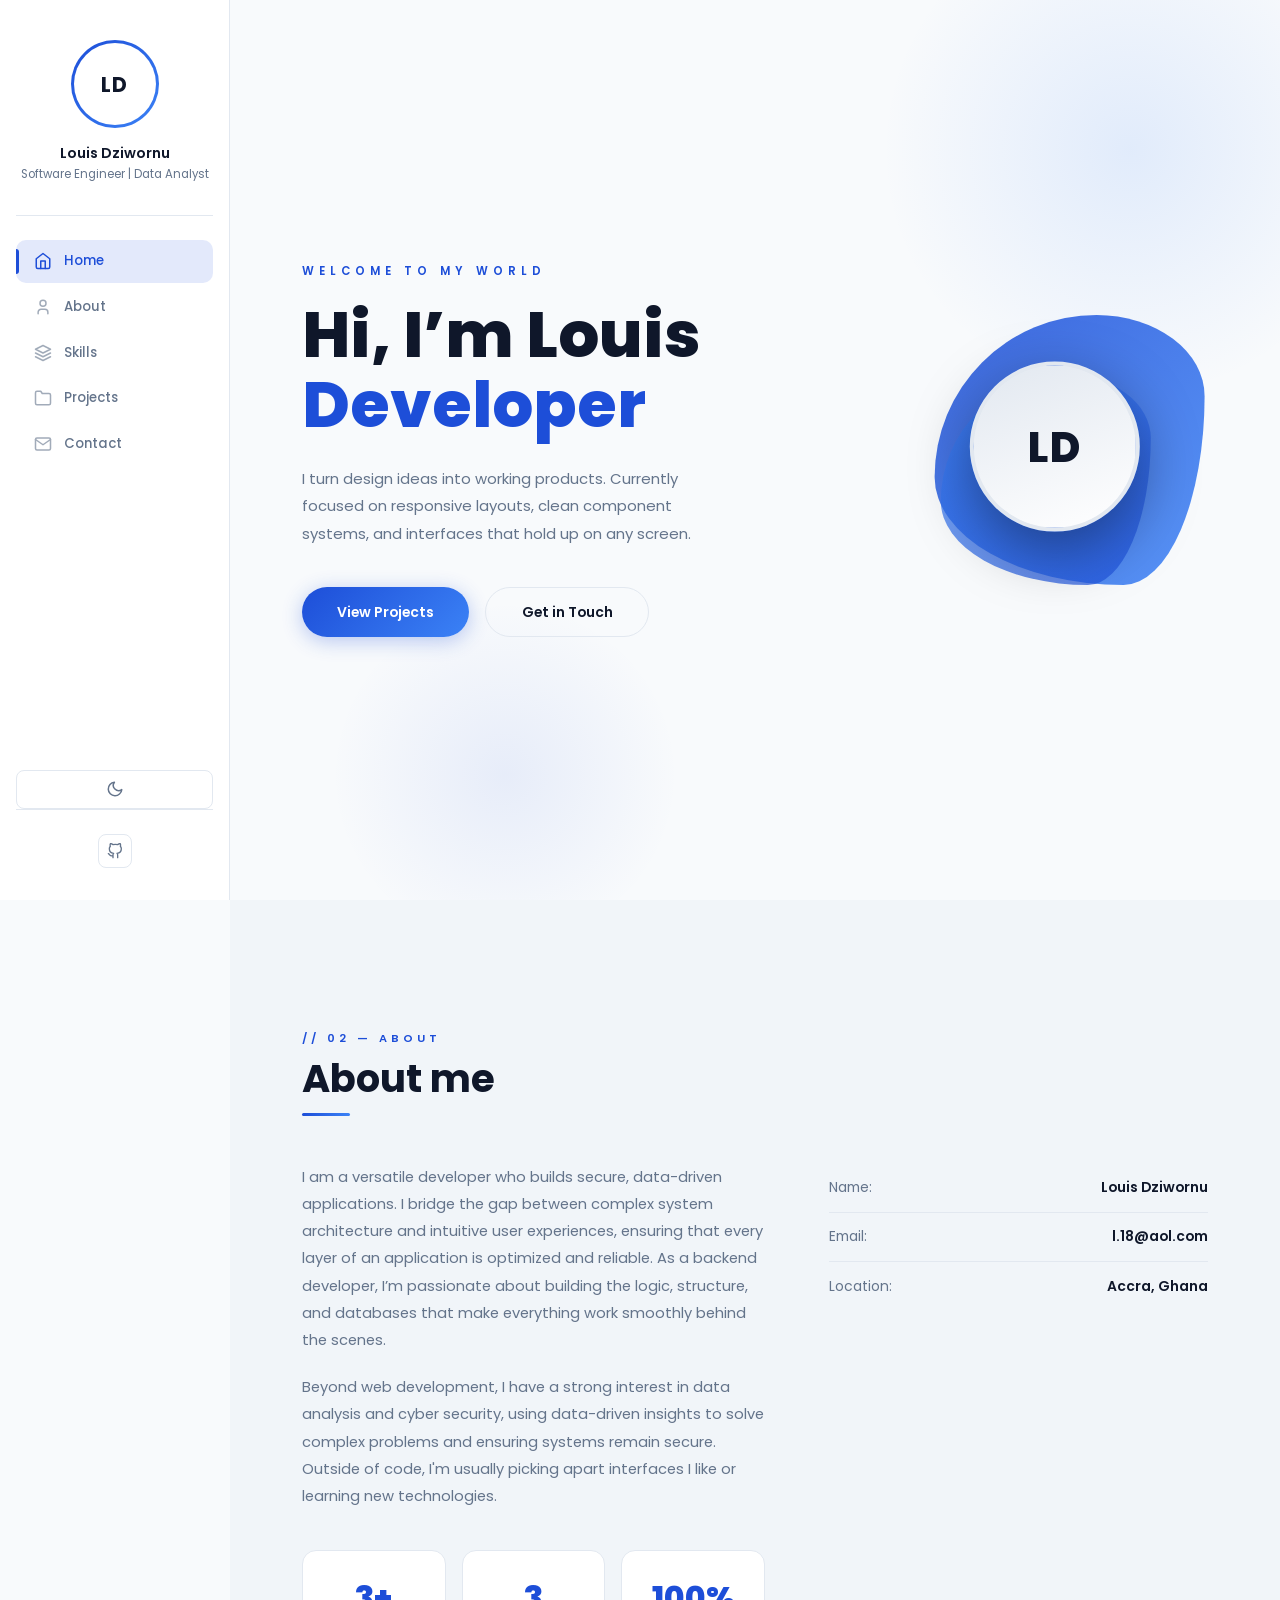
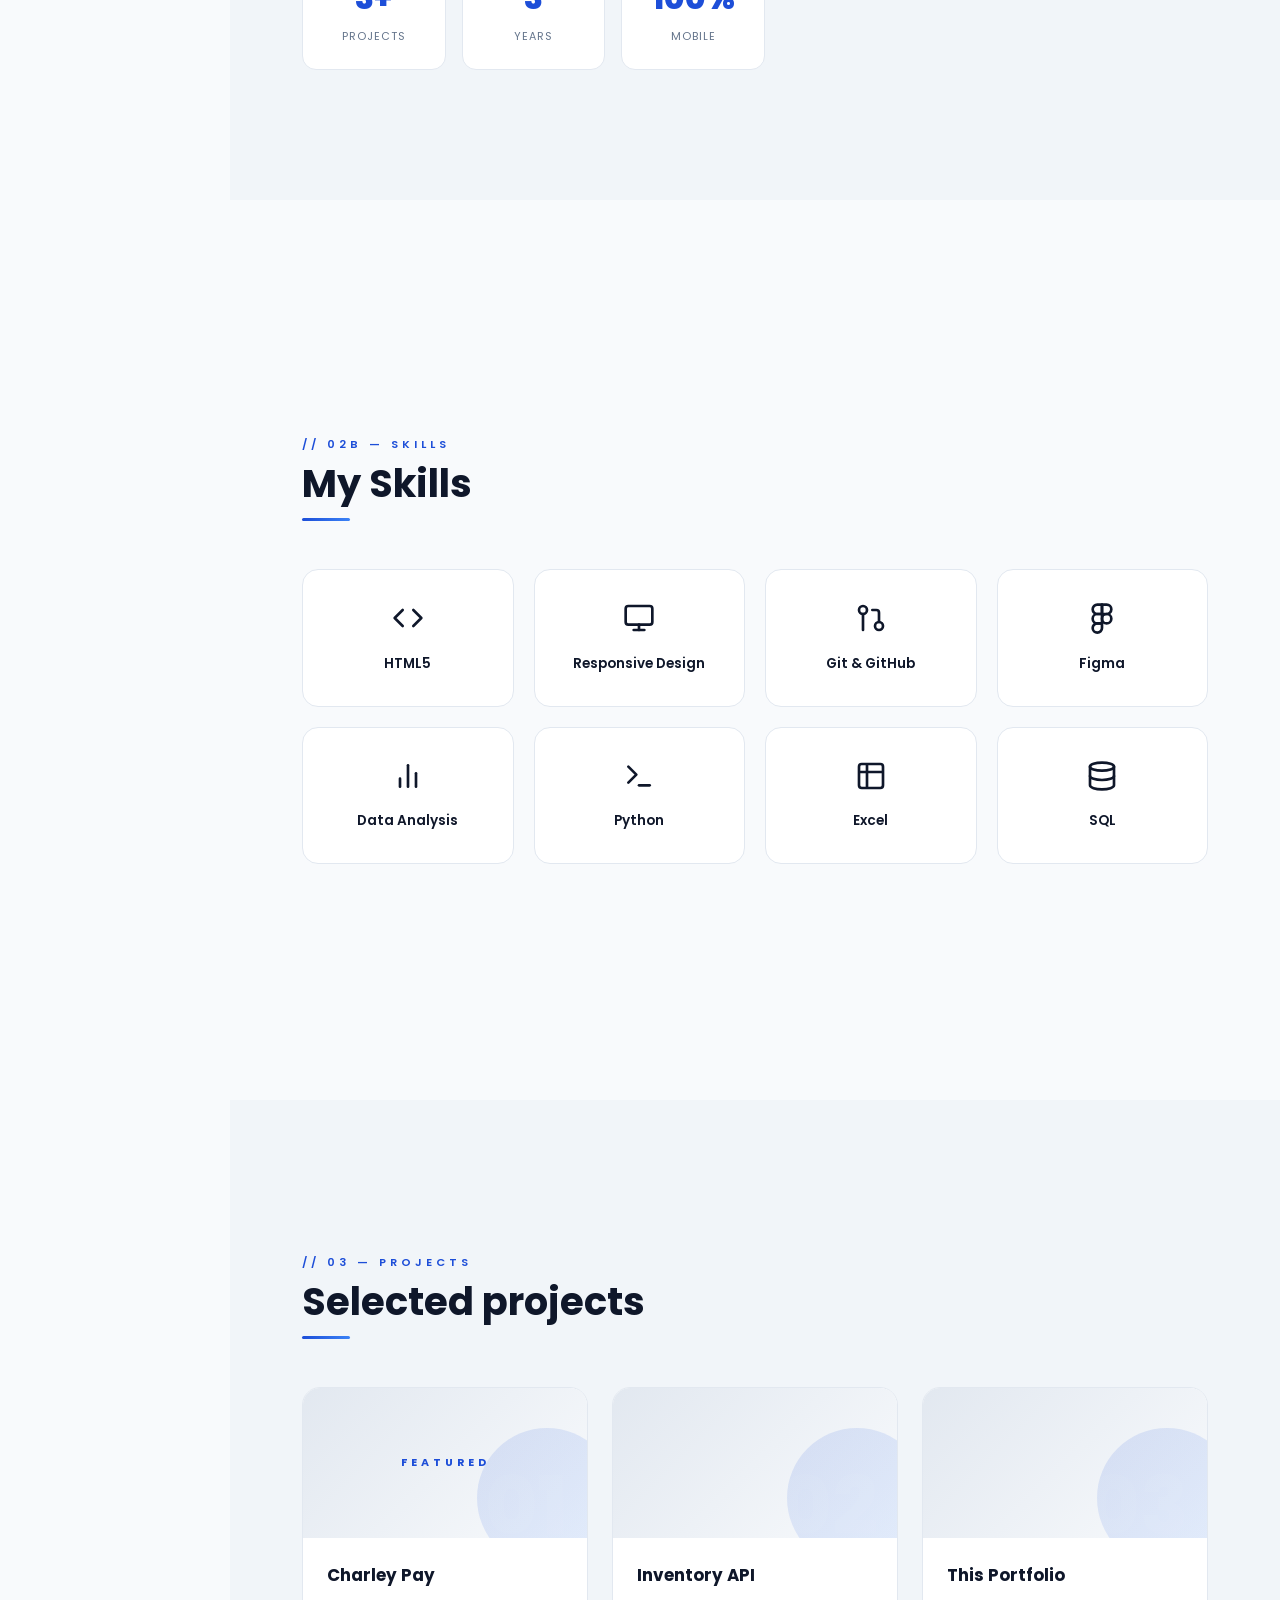
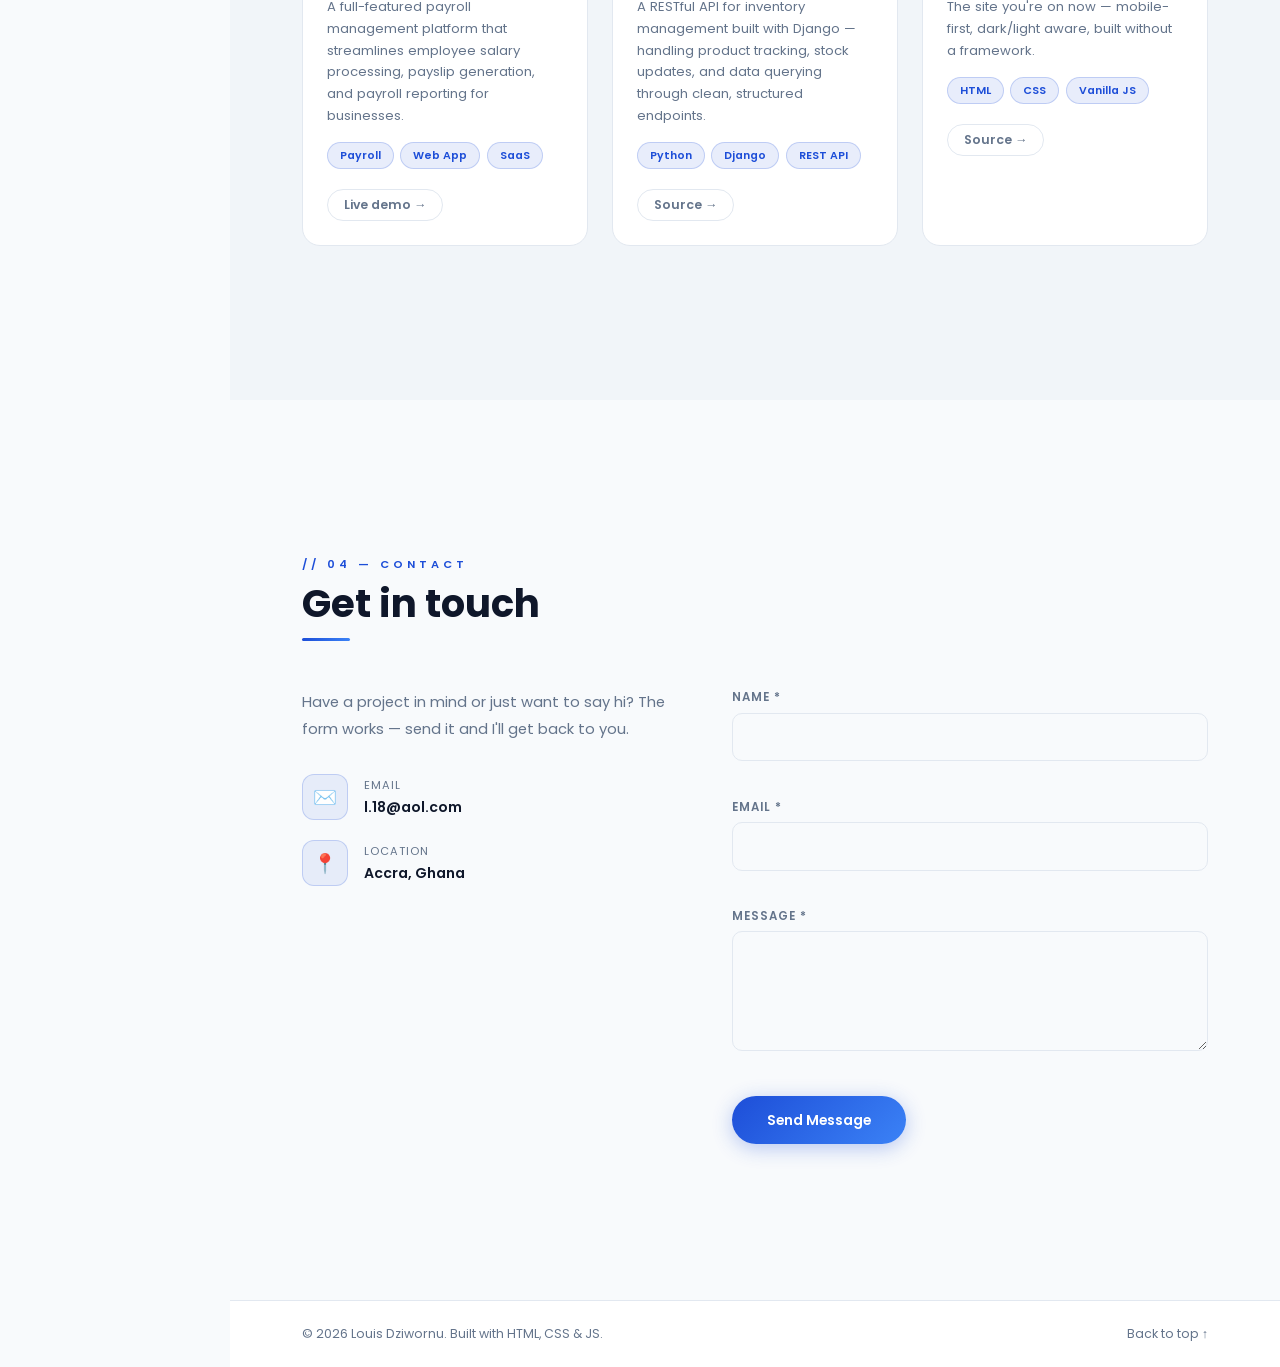
==== index.html @ c965efbe "My portfolio commit" ====
<!DOCTYPE html>
<html lang="en" data-theme="dark">
<head>
  <meta charset="UTF-8" />
  <meta name="viewport" content="width=device-width, initial-scale=1.0" />
  <title>Louis Dziwornu — Software Engineer | Data Analyst Portfolio</title>
  <meta name="description" content="Portfolio of Louis Dziwornu, Software Engineer & Data Analyst — projects, skills, and contact information." />
  <link rel="stylesheet" href="styles.css" />
</head>
<body>

  <div class="app">
    <!-- Hamburger for mobile -->
    <button class="hamburger" id="hamburger" aria-label="Toggle menu" aria-expanded="false">
      <span></span>
      <span></span>
      <span></span>
    </button>

    <!-- Sidebar -->
    <aside class="sidebar" id="sidebar">
      <div class="sidebar-profile">
        <div class="avatar-wrap">
          <div class="avatar-inner">LD</div>
        </div>
        <h1 class="sidebar-name">Louis Dziwornu</h1>
        <p class="sidebar-role">Software Engineer | Data Analyst</p>
      </div>

      <nav class="sidebar-nav">
        <a href="#home" class="nav-item is-active" data-nav="home">
          <svg width="18" height="18" viewBox="0 0 24 24" fill="none" stroke="currentColor" stroke-width="2" stroke-linecap="round" stroke-linejoin="round"><path d="M3 9l9-7 9 7v11a2 2 0 0 1-2 2H5a2 2 0 0 1-2-2z"></path><polyline points="9 22 9 12 15 12 15 22"></polyline></svg>
          Home
        </a>
        <a href="#about" class="nav-item" data-nav="about">
          <svg width="18" height="18" viewBox="0 0 24 24" fill="none" stroke="currentColor" stroke-width="2" stroke-linecap="round" stroke-linejoin="round"><circle cx="12" cy="7" r="4"></circle><path d="M5.5 21v-2a4 4 0 0 1 4-4h5a4 4 0 0 1 4 4v2"></path></svg>
          About
        </a>
        <a href="#skills" class="nav-item" data-nav="skills">
          <svg width="18" height="18" viewBox="0 0 24 24" fill="none" stroke="currentColor" stroke-width="2" stroke-linecap="round" stroke-linejoin="round"><polygon points="12 2 2 7 12 12 22 7 12 2"></polygon><polyline points="2 17 12 22 22 17"></polyline><polyline points="2 12 12 17 22 12"></polyline></svg>
          Skills
        </a>
        <a href="#projects" class="nav-item" data-nav="projects">
          <svg width="18" height="18" viewBox="0 0 24 24" fill="none" stroke="currentColor" stroke-width="2" stroke-linecap="round" stroke-linejoin="round"><path d="M22 19a2 2 0 0 1-2 2H4a2 2 0 0 1-2-2V5a2 2 0 0 1 2-2h5l2 3h9a2 2 0 0 1 2 2z"></path></svg>
          Projects
        </a>
        <a href="#contact" class="nav-item" data-nav="contact">
          <svg width="18" height="18" viewBox="0 0 24 24" fill="none" stroke="currentColor" stroke-width="2" stroke-linecap="round" stroke-linejoin="round"><path d="M4 4h16c1.1 0 2 .9 2 2v12c0 1.1-.9 2-2 2H4c-1.1 0-2-.9-2-2V6c0-1.1.9-2 2-2z"></path><polyline points="22,6 12,13 2,6"></polyline></svg>
          Contact
        </a>
      </nav>

      <button id="theme-toggle" class="theme-toggle" aria-label="Toggle dark mode">
        <svg class="sun-icon" width="18" height="18" viewBox="0 0 24 24" fill="none" stroke="currentColor" stroke-width="2" stroke-linecap="round" stroke-linejoin="round" style="display:none;"><circle cx="12" cy="12" r="5"></circle><line x1="12" y1="1" x2="12" y2="3"></line><line x1="12" y1="21" x2="12" y2="23"></line><line x1="4.22" y1="4.22" x2="5.64" y2="5.64"></line><line x1="18.36" y1="18.36" x2="19.78" y2="19.78"></line><line x1="1" y1="12" x2="3" y2="12"></line><line x1="21" y1="12" x2="23" y2="12"></line><line x1="4.22" y1="19.78" x2="5.64" y2="18.36"></line><line x1="18.36" y1="5.64" x2="19.78" y2="4.22"></line></svg>
        <svg class="moon-icon" width="18" height="18" viewBox="0 0 24 24" fill="none" stroke="currentColor" stroke-width="2" stroke-linecap="round" stroke-linejoin="round"><path d="M21 12.79A9 9 0 1 1 11.21 3 7 7 0 0 0 21 12.79z"></path></svg>
      </button>

      <div class="sidebar-socials">
        <a href="https://github.com/louix233" target="_blank" rel="noopener noreferrer" class="soc-link" aria-label="GitHub">
          <svg width="16" height="16" viewBox="0 0 24 24" fill="none" stroke="currentColor" stroke-width="2" stroke-linecap="round" stroke-linejoin="round"><path d="M9 19c-5 1.5-5-2.5-7-3m14 6v-3.87a3.37 3.37 0 0 0-.94-2.61c3.14-.35 6.44-1.54 6.44-7A5.44 5.44 0 0 0 20 4.77 5.07 5.07 0 0 0 19.91 1S18.73.65 16 2.48a13.38 13.38 0 0 0-7 0C6.27.65 5.09 1 5.09 1A5.07 5.07 0 0 0 5 4.77a5.44 5.44 0 0 0-1.5 3.78c0 5.42 3.3 6.61 6.44 7A3.37 3.37 0 0 0 9 18.13V22"></path></svg>
        </a>

      </div>
    </aside>

    <!-- Main Content -->
    <main class="main" id="top">
      
      <!-- HERO -->
      <section class="section hero" id="home">
        <div class="hero-content">
          <p class="hero-greeting">Welcome to my world</p>
          <h2 class="hero-heading">Hi, I’m Louis<br/><span class="accent">Developer</span></h2>
          <p class="hero-bio">
            I turn design ideas into working products. Currently focused on responsive
            layouts, clean component systems, and interfaces that hold up on any screen.
          </p>
          <div class="hero-actions">
            <a href="#projects" class="btn btn-primary">View Projects</a>
            <a href="#contact" class="btn btn-outline">Get in Touch</a>
          </div>
        </div>
        <div class="hero-visual">
          <div class="blob blob-1"></div>
          <div class="blob blob-2"></div>
          <div class="hero-avatar">LD</div>
        </div>
      </section>

      <!-- ABOUT -->
      <section class="section about" id="about">
        <p class="eyebrow">// 02 — about</p>
        <h2 class="section-title">About me</h2>
        <div class="section-line"></div>

        <div class="about-grid">
          <div class="about-text">
            <p>
              I am a versatile developer who builds secure, data-driven applications. I bridge the gap between complex system architecture and intuitive user experiences, ensuring that every layer of an application is optimized and reliable. As a backend developer, I’m passionate about building the logic, structure, and databases that make everything work smoothly behind the scenes.
            </p>
            <p>
              Beyond web development, I have a strong interest in data analysis and cyber security, using data-driven insights to solve complex problems and ensuring systems remain secure. Outside of code, I'm usually picking apart interfaces I like or learning new technologies.
            </p>

            <div class="about-stats">
              <div class="stat-card">
                <span class="stat-num">3+</span>
                <span class="stat-lbl">Projects</span>
              </div>
              <div class="stat-card">
                <span class="stat-num">3</span>
                <span class="stat-lbl">Years</span>
              </div>
              <div class="stat-card">
                <span class="stat-num">100%</span>
                <span class="stat-lbl">Mobile</span>
              </div>
            </div>
          </div>

          <div class="about-details">
            <div class="info-table">
              <div class="info-row">
                <span class="info-key">Name:</span>
                <span class="info-val">Louis Dziwornu</span>
              </div>
              <div class="info-row">
                <span class="info-key">Email:</span>
                <span class="info-val"><a href="mailto:l.18@aol.com">l.18@aol.com</a></span>
              </div>
              <div class="info-row">
                <span class="info-key">Location:</span>
                <span class="info-val">Accra, Ghana</span>
              </div>
            </div>
          </div>
        </div>
      </section>

      <!-- SKILLS -->
      <section class="section skills" id="skills">
        <p class="eyebrow">// 02b — skills</p>
        <h2 class="section-title">My Skills</h2>
        <div class="section-line"></div>

        <div class="skills-grid">
          <div class="skill-card">
            <span class="skill-icon">
              <svg width="32" height="32" viewBox="0 0 24 24" fill="none" stroke="currentColor" stroke-width="2" stroke-linecap="round" stroke-linejoin="round"><polyline points="16 18 22 12 16 6"></polyline><polyline points="8 6 2 12 8 18"></polyline></svg>
            </span>
            <div class="skill-name">HTML5</div>
          </div>
          <div class="skill-card">
            <span class="skill-icon">
              <svg width="32" height="32" viewBox="0 0 24 24" fill="none" stroke="currentColor" stroke-width="2" stroke-linecap="round" stroke-linejoin="round"><rect x="2" y="3" width="20" height="14" rx="2" ry="2"></rect><line x1="8" y1="21" x2="16" y2="21"></line><line x1="12" y1="17" x2="12" y2="21"></line></svg>
            </span>
            <div class="skill-name">Responsive Design</div>
          </div>
          <div class="skill-card">
            <span class="skill-icon">
              <svg width="32" height="32" viewBox="0 0 24 24" fill="none" stroke="currentColor" stroke-width="2" stroke-linecap="round" stroke-linejoin="round"><circle cx="18" cy="18" r="3"></circle><circle cx="6" cy="6" r="3"></circle><path d="M13 6h3a2 2 0 0 1 2 2v7"></path><line x1="6" y1="9" x2="6" y2="21"></line></svg>
            </span>
            <div class="skill-name">Git & GitHub</div>
          </div>
          <div class="skill-card">
            <span class="skill-icon">
              <svg width="32" height="32" viewBox="0 0 24 24" fill="none" stroke="currentColor" stroke-width="2" stroke-linecap="round" stroke-linejoin="round"><path d="M5 5.5A3.5 3.5 0 0 1 8.5 2H12v7H8.5A3.5 3.5 0 0 1 5 5.5z"></path><path d="M12 2h3.5a3.5 3.5 0 1 1 0 7H12V2z"></path><path d="M12 12.5a3.5 3.5 0 1 1 7 0 3.5 3.5 0 1 1-7 0z"></path><path d="M5 19.5A3.5 3.5 0 0 1 8.5 16H12v3.5a3.5 3.5 0 1 1-7 0z"></path><path d="M5 12.5A3.5 3.5 0 0 1 8.5 9H12v7H8.5A3.5 3.5 0 0 1 5 12.5z"></path></svg>
            </span>
            <div class="skill-name">Figma</div>
          </div>
          <div class="skill-card">
            <span class="skill-icon">
              <svg width="32" height="32" viewBox="0 0 24 24" fill="none" stroke="currentColor" stroke-width="2" stroke-linecap="round" stroke-linejoin="round"><line x1="18" y1="20" x2="18" y2="10"></line><line x1="12" y1="20" x2="12" y2="4"></line><line x1="6" y1="20" x2="6" y2="14"></line></svg>
            </span>
            <div class="skill-name">Data Analysis</div>
          </div>
          <div class="skill-card">
            <span class="skill-icon">
              <svg width="32" height="32" viewBox="0 0 24 24" fill="none" stroke="currentColor" stroke-width="2" stroke-linecap="round" stroke-linejoin="round"><polyline points="4 17 10 11 4 5"></polyline><line x1="12" y1="19" x2="20" y2="19"></line></svg>
            </span>
            <div class="skill-name">Python</div>
          </div>
          <div class="skill-card">
            <span class="skill-icon">
              <svg width="32" height="32" viewBox="0 0 24 24" fill="none" stroke="currentColor" stroke-width="2" stroke-linecap="round" stroke-linejoin="round"><path d="M9 3H5a2 2 0 0 0-2 2v4m6-6h10a2 2 0 0 1 2 2v4M9 3v18m0 0h10a2 2 0 0 0 2-2V9M9 21H5a2 2 0 0 1-2-2V9m0 0h18"></path></svg>
            </span>
            <div class="skill-name">Excel</div>
          </div>
          <div class="skill-card">
            <span class="skill-icon">
              <svg width="32" height="32" viewBox="0 0 24 24" fill="none" stroke="currentColor" stroke-width="2" stroke-linecap="round" stroke-linejoin="round"><ellipse cx="12" cy="5" rx="9" ry="3"></ellipse><path d="M21 12c0 1.66-4 3-9 3s-9-1.34-9-3"></path><path d="M3 5v14c0 1.66 4 3 9 3s9-1.34 9-3V5"></path></svg>
            </span>
            <div class="skill-name">SQL</div>
          </div>
        </div>
      </section>

      <!-- PROJECTS -->
      <section class="section projects" id="projects">
        <p class="eyebrow">// 03 — projects</p>
        <h2 class="section-title">Selected projects</h2>
        <div class="section-line"></div>

        <div class="projects-grid">
          <!-- Project 1 -->
          <article class="project-card">
            <div class="proj-thumb">
              <span class="proj-num">01</span>
              <span class="proj-accent-tag">Featured</span>
            </div>
            <div class="proj-body">
              <h3 class="proj-title">Charley Pay</h3>
              <p class="proj-desc">A full-featured payroll management platform that streamlines employee salary processing, payslip generation, and payroll reporting for businesses.</p>
              <ul class="proj-tags">
                <li>Payroll</li><li>Web App</li><li>SaaS</li>
              </ul>
              <div class="proj-links">
                <a href="https://charleypay.com/" class="proj-link" target="_blank" rel="noopener noreferrer">Live demo →</a>
              </div>
            </div>
          </article>

          <!-- Project 2 -->
          <article class="project-card">
            <div class="proj-thumb">
              <span class="proj-num">02</span>
            </div>
            <div class="proj-body">
              <h3 class="proj-title">Inventory API</h3>
              <p class="proj-desc">A RESTful API for inventory management built with Django — handling product tracking, stock updates, and data querying through clean, structured endpoints.</p>
              <ul class="proj-tags">
                <li>Python</li><li>Django</li><li>REST API</li>
              </ul>
              <div class="proj-links">
                <a href="https://github.com/louix233/inventory-api.git" class="proj-link" target="_blank" rel="noopener noreferrer">Source →</a>
              </div>
            </div>
          </article>


          <!-- Project 3 -->
          <article class="project-card">
            <div class="proj-thumb">
              <span class="proj-num">03</span>
            </div>
            <div class="proj-body">
              <h3 class="proj-title">This Portfolio</h3>
              <p class="proj-desc">The site you're on now — mobile-first, dark/light aware, built without a framework.</p>
              <ul class="proj-tags">
                <li>HTML</li><li>CSS</li><li>Vanilla JS</li>
              </ul>
              <div class="proj-links">
                <a href="#" class="proj-link">Source →</a>
              </div>
            </div>
          </article>
        </div>
      </section>

      <!-- CONTACT -->
      <section class="section contact" id="contact">
        <p class="eyebrow">// 04 — contact</p>
        <h2 class="section-title">Get in touch</h2>
        <div class="section-line"></div>

        <div class="contact-grid">
          <div class="contact-info">
            <p class="contact-lead">
              Have a project in mind or just want to say hi? The form works — send it
              and I'll get back to you.
            </p>
            <div class="contact-items">
              <div class="contact-item">
                <div class="ci-icon">✉️</div>
                <div>
                  <div class="ci-label">Email</div>
                  <div class="ci-value"><a href="mailto:l.18@aol.com">l.18@aol.com</a></div>
                </div>
              </div>
              <div class="contact-item">
                <div class="ci-icon">📍</div>
                <div>
                  <div class="ci-label">Location</div>
                  <div class="ci-value">Accra, Ghana</div>
                </div>
              </div>
            </div>
          </div>

          <form class="contact-form" id="contact-form" novalidate>
            <div class="form-row">
              <label for="name">Name *</label>
              <input type="text" id="name" name="name" required />
              <span class="form-error" id="name-error"></span>
            </div>
            <div class="form-row">
              <label for="email">Email *</label>
              <input type="email" id="email" name="email" required />
              <span class="form-error" id="email-error"></span>
            </div>
            <div class="form-row">
              <label for="message">Message *</label>
              <textarea id="message" name="message" required></textarea>
              <span class="form-error" id="message-error"></span>
            </div>
            <button type="submit" class="btn btn-primary" style="align-self: flex-start; margin-top: 0.5rem;">Send Message</button>
            <p class="form-status" id="form-status"></p>
          </form>
        </div>
      </section>

      <!-- FOOTER -->
      <footer class="site-footer">
        <div class="footer-inner">
          <p>© <span id="year"></span> Louis Dziwornu. Built with HTML, CSS & JS.</p>
        </div>
        <a href="#top" class="footer-back">Back to top ↑</a>
      </footer>

    </main>
  </div>

  <script src="script.js"></script>
</body>
</html>
---- styles.css ----
@import url('https://fonts.googleapis.com/css2?family=Poppins:wght@300;400;500;600;700;800&display=swap');

/* ============================================================
   VARIABLES & RESET
   ============================================================ */
:root {
  --sidebar-w: 230px;
  --bg:         #0F172A;
  --alt-bg:     #1E293B;
  --sidebar-bg: #020617;
  --card-bg:    rgba(255,255,255,0.03);
  --border:     rgba(255,255,255,0.08);
  --accent:     #3B82F6;
  --accent2:    #1D4ED8;
  --accent-rgb: 59, 130, 246;
  --accent2-rgb: 29, 78, 216;
  --text:       #F8FAFC;
  --muted:      #94A3B8;
  --avatar-bg:  #0F172A;
  --avatar-border:#1E293B;
  --thumb-bg1:  #1E293B;
  --thumb-bg2:  #0F172A;
  --ease:       0.3s ease;
}

[data-theme="light"] {
  --bg:         #F8FAFC;
  --alt-bg:     #F1F5F9;
  --sidebar-bg: #FFFFFF;
  --card-bg:    #FFFFFF;
  --border:     #E2E8F0;
  --text:       #0F172A;
  --muted:      #64748B;
  --accent:     #1D4ED8;
  --accent2:    #3B82F6;
  --accent-rgb: 29, 78, 216;
  --accent2-rgb: 59, 130, 246;
  --avatar-bg:  #FFFFFF;
  --avatar-border:#E2E8F0;
  --thumb-bg1:  #E2E8F0;
  --thumb-bg2:  #F8FAFC;
}

*, *::before, *::after { margin: 0; padding: 0; box-sizing: border-box; }
html { scroll-behavior: smooth; }
body {
  font-family: 'Poppins', sans-serif;
  background: var(--bg);
  color: var(--text);
  min-height: 100vh;
  overflow-x: hidden;
  transition: background var(--ease), color var(--ease);
}
a { text-decoration: none; color: inherit; }
ul { list-style: none; }

/* ============================================================
   LAYOUT
   ============================================================ */
.app { display: flex; min-height: 100vh; }

/* ============================================================
   SIDEBAR
   ============================================================ */
.sidebar {
  width: var(--sidebar-w);
  background: var(--sidebar-bg);
  position: fixed;
  inset: 0 auto 0 0;
  display: flex;
  flex-direction: column;
  align-items: center;
  padding: 2.5rem 1rem 2rem;
  border-right: 1px solid var(--border);
  z-index: 100;
  overflow-y: auto;
  transition: transform var(--ease);
}

.sidebar-profile {
  display: flex;
  flex-direction: column;
  align-items: center;
  text-align: center;
  padding-bottom: 2rem;
  border-bottom: 1px solid var(--border);
  width: 100%;
  margin-bottom: 1.5rem;
}

.avatar-wrap {
  width: 88px; height: 88px;
  border-radius: 50%;
  background: linear-gradient(135deg, var(--accent), var(--accent2));
  padding: 3px;
  margin-bottom: 1rem;
}
.avatar-inner {
  width: 100%; height: 100%;
  border-radius: 50%;
  background: var(--avatar-bg);
  display: flex;
  align-items: center;
  justify-content: center;
  font-size: 1.3rem;
  font-weight: 700;
  letter-spacing: 1px;
}

.sidebar-name { font-size: 0.88rem; font-weight: 600; line-height: 1.3; margin-bottom: 0.25rem; }
.sidebar-role { font-size: 0.72rem; color: var(--muted); }

.sidebar-nav {
  width: 100%;
  display: flex;
  flex-direction: column;
  gap: 0.2rem;
  flex: 1;
}

.nav-item {
  display: flex;
  align-items: center;
  gap: 0.75rem;
  padding: 0.7rem 1.1rem;
  border-radius: 10px;
  font-size: 0.83rem;
  font-weight: 500;
  color: var(--muted);
  transition: background var(--ease), color var(--ease);
  position: relative;
  cursor: pointer;
}
.nav-item svg { opacity: 0.6; transition: opacity var(--ease); flex-shrink: 0; }
.nav-item:hover { background: rgba(255,255,255,0.05); color: var(--text); }
.nav-item:hover svg { opacity: 1; }
.nav-item.is-active { background: rgba(var(--accent-rgb),0.12); color: var(--accent); }
.nav-item.is-active svg { opacity: 1; color: var(--accent); }
.nav-item.is-active::before {
  content: '';
  position: absolute;
  left: 0; top: 20%; bottom: 20%;
  width: 3px;
  background: var(--accent);
  border-radius: 0 3px 3px 0;
}

.sidebar-socials {
  display: flex;
  gap: 0.6rem;
  padding-top: 1.5rem;
  border-top: 1px solid var(--border);
  width: 100%;
  justify-content: center;
}
.soc-link {
  width: 34px; height: 34px;
  border-radius: 8px;
  background: var(--card-bg);
  border: 1px solid var(--border);
  display: flex; align-items: center; justify-content: center;
  color: var(--muted);
  transition: background var(--ease), color var(--ease), border-color var(--ease), transform var(--ease);
}
.soc-link:hover { background: var(--accent); border-color: var(--accent); color: #fff; transform: translateY(-2px); }

.theme-toggle {
  background: var(--card-bg);
  border: 1px solid var(--border);
  color: var(--muted);
  width: 100%;
  padding: 0.6rem;
  border-radius: 8px;
  cursor: pointer;
  display: flex;
  align-items: center;
  justify-content: center;
  transition: all var(--ease);
  margin-top: 1rem;
}
.theme-toggle:hover {
  background: rgba(var(--accent-rgb),0.12);
  color: var(--accent);
  border-color: var(--accent);
}

/* ============================================================
   MAIN & HAMBURGER
   ============================================================ */
.main { margin-left: var(--sidebar-w); flex: 1; display: flex; flex-direction: column; }

.hamburger {
  display: none;
  position: fixed;
  top: 1rem; left: 1rem;
  z-index: 200;
  width: 40px; height: 40px;
  border-radius: 8px;
  background: var(--sidebar-bg);
  border: 1px solid var(--border);
  cursor: pointer;
  flex-direction: column;
  align-items: center;
  justify-content: center;
  gap: 5px;
}
.hamburger span { display: block; width: 20px; height: 2px; background: var(--text); border-radius: 2px; }

/* ============================================================
   SECTION BASE
   ============================================================ */
.section { padding: 6rem 4.5rem; min-height: 100vh; display: flex; flex-direction: column; justify-content: center; }
.eyebrow { font-size: 0.7rem; font-weight: 600; letter-spacing: 4px; text-transform: uppercase; color: var(--accent); margin-bottom: 0.6rem; }
.section-title { font-size: clamp(1.9rem, 3vw, 2.6rem); font-weight: 700; margin-bottom: 0.75rem; line-height: 1.15; }
.section-line { width: 48px; height: 3px; background: linear-gradient(90deg, var(--accent), var(--accent2)); border-radius: 2px; margin-bottom: 3rem; }

/* ============================================================
   HERO
   ============================================================ */
.hero {
  background: var(--bg);
  flex-direction: row;
  align-items: center;
  gap: 3rem;
  position: relative;
  overflow: hidden;
}
.hero::before {
  content: ''; position: absolute;
  width: 500px; height: 500px;
  background: radial-gradient(circle, rgba(var(--accent2-rgb),0.12) 0%, transparent 70%);
  top: -100px; right: -100px; pointer-events: none;
}
.hero::after {
  content: ''; position: absolute;
  width: 350px; height: 350px;
  background: radial-gradient(circle, rgba(var(--accent-rgb),0.08) 0%, transparent 70%);
  bottom: -50px; left: 100px; pointer-events: none;
}

.hero-content { flex: 1; z-index: 1; }
.hero-greeting { font-size: 0.72rem; font-weight: 600; letter-spacing: 5px; text-transform: uppercase; color: var(--accent); margin-bottom: 1.25rem; }
.hero-heading { font-size: clamp(2.6rem, 5vw, 4rem); font-weight: 800; line-height: 1.1; margin-bottom: 1.5rem; }
.hero-heading .accent { color: var(--accent); }
.hero-bio { font-size: 0.93rem; color: var(--muted); line-height: 1.85; max-width: 430px; margin-bottom: 2.5rem; }
.hero-actions { display: flex; gap: 1rem; flex-wrap: wrap; }

.btn {
  padding: 0.85rem 2.2rem;
  border-radius: 50px;
  font-family: inherit;
  font-size: 0.87rem;
  font-weight: 600;
  cursor: pointer;
  transition: transform var(--ease), box-shadow var(--ease);
  display: inline-flex; align-items: center; gap: 0.5rem;
  border: none;
}
.btn-primary { background: linear-gradient(135deg, var(--accent), var(--accent2)); color: #fff; box-shadow: 0 4px 20px rgba(var(--accent-rgb),0.3); }
.btn-primary:hover { transform: translateY(-2px); box-shadow: 0 8px 30px rgba(var(--accent-rgb),0.4); }
.btn-outline { background: transparent; color: var(--text); border: 1px solid var(--border); }
.btn-outline:hover { border-color: var(--accent); color: var(--accent); transform: translateY(-2px); }

.hero-visual { flex: 0 0 320px; height: 380px; position: relative; z-index: 1; }

.blob { position: absolute; border-radius: 60% 40% 30% 70% / 60% 30% 70% 40%; animation: morph 7s ease-in-out infinite; }
.blob-1 { width: 270px; height: 270px; background: linear-gradient(135deg, var(--accent), var(--accent2)); top: 50%; left: 50%; transform: translate(-42%, -50%); opacity: 0.85; }
.blob-2 { width: 210px; height: 210px; background: linear-gradient(135deg, var(--accent2), var(--accent)); top: 58%; left: 44%; transform: translate(-42%, -50%); opacity: 0.7; animation-delay: -3s; animation-direction: reverse; }

@keyframes morph {
  0%,100% { border-radius: 60% 40% 30% 70% / 60% 30% 70% 40%; }
  50%      { border-radius: 30% 60% 70% 40% / 50% 60% 30% 60%; }
}

.hero-avatar {
  position: absolute; top: 50%; left: 50%; transform: translate(-46%, -52%);
  width: 170px; height: 170px; border-radius: 50%;
  background: linear-gradient(160deg, var(--avatar-border), var(--avatar-bg));
  border: 4px solid var(--border);
  display: flex; align-items: center; justify-content: center;
  font-size: 2.6rem; font-weight: 800; letter-spacing: 2px;
  z-index: 3; box-shadow: 0 20px 60px rgba(0,0,0,0.4);
}

/* ============================================================
   ABOUT
   ============================================================ */
.about { background: var(--alt-bg); transition: background var(--ease); }
.about-grid { display: grid; grid-template-columns: 1.1fr 0.9fr; gap: 4rem; align-items: start; }
.about-text p { color: var(--muted); line-height: 1.85; font-size: 0.92rem; margin-bottom: 1.25rem; }

.about-stats { display: grid; grid-template-columns: repeat(3, 1fr); gap: 1rem; margin-top: 2.5rem; }
.stat-card { background: var(--card-bg); border: 1px solid var(--border); border-radius: 14px; padding: 1.4rem 1rem; text-align: center; transition: border-color var(--ease), transform var(--ease); }
.stat-card:hover { border-color: rgba(var(--accent-rgb),0.3); transform: translateY(-3px); }
.stat-num { font-size: 2rem; font-weight: 800; color: var(--accent); display: block; }
.stat-lbl { font-size: 0.68rem; color: var(--muted); text-transform: uppercase; letter-spacing: 1px; margin-top: 0.25rem; }

.info-table { display: flex; flex-direction: column; }
.info-row { display: flex; justify-content: space-between; align-items: center; padding: 0.85rem 0; border-bottom: 1px solid var(--border); font-size: 0.87rem; }
.info-row:last-child { border-bottom: none; }
.info-key { color: var(--muted); }
.info-val { font-weight: 600; }
.info-val a:hover { color: var(--accent); }

/* ============================================================
   SKILLS
   ============================================================ */
.skills { background: var(--bg); }
.skills-grid { display: grid; grid-template-columns: repeat(auto-fill, minmax(175px, 1fr)); gap: 1.25rem; }
.skill-card {
  background: var(--card-bg); border: 1px solid var(--border); border-radius: 16px;
  padding: 2rem 1.5rem; text-align: center;
  transition: border-color var(--ease), transform var(--ease), box-shadow var(--ease);
  position: relative; overflow: hidden;
}
.skill-card::after {
  content: ''; position: absolute; inset: 0;
  background: linear-gradient(135deg, rgba(var(--accent-rgb),0.06), rgba(var(--accent2-rgb),0.06));
  opacity: 0; transition: opacity var(--ease);
}
.skill-card:hover::after { opacity: 1; }
.skill-card:hover { border-color: rgba(var(--accent-rgb),0.3); transform: translateY(-5px); box-shadow: 0 12px 30px rgba(0,0,0,0.25); }
.skill-icon { font-size: 2.2rem; margin-bottom: 0.9rem; line-height: 1; display: block; }
.skill-name { font-size: 0.85rem; font-weight: 600; }

/* ============================================================
   PROJECTS
   ============================================================ */
.projects { background: var(--alt-bg); transition: background var(--ease); }
.projects-grid { display: grid; grid-template-columns: repeat(auto-fill, minmax(280px, 1fr)); gap: 1.5rem; }

.project-card {
  background: var(--card-bg); border: 1px solid var(--border); border-radius: 18px; overflow: hidden;
  transition: transform var(--ease), border-color var(--ease), box-shadow var(--ease);
}
.project-card:hover { transform: translateY(-7px); border-color: rgba(var(--accent-rgb),0.3); box-shadow: 0 24px 50px rgba(0,0,0,0.3); }

.proj-thumb { height: 150px; background: linear-gradient(135deg, var(--thumb-bg1), var(--thumb-bg2)); position: relative; overflow: hidden; display: flex; align-items: center; justify-content: center; }
.proj-thumb::before { content: ''; position: absolute; width: 140px; height: 140px; background: linear-gradient(135deg, var(--accent), var(--accent2)); border-radius: 50%; opacity: 0.12; right: -30px; bottom: -30px; }
.proj-num { font-size: 5rem; font-weight: 800; color: rgba(255,255,255,0.04); position: absolute; right: 1.2rem; bottom: -0.5rem; line-height: 1; user-select: none; }
.proj-accent-tag { font-size: 0.68rem; font-weight: 700; letter-spacing: 4px; text-transform: uppercase; color: var(--accent); z-index: 1; }

.proj-body { padding: 1.5rem; }
.proj-title { font-size: 1.05rem; font-weight: 700; margin-bottom: 0.5rem; }
.proj-desc { font-size: 0.82rem; color: var(--muted); line-height: 1.65; margin-bottom: 1rem; }
.proj-tags { display: flex; flex-wrap: wrap; gap: 0.4rem; margin-bottom: 1.2rem; }
.proj-tags li { font-size: 0.68rem; font-weight: 600; padding: 0.28rem 0.75rem; border-radius: 50px; background: rgba(var(--accent-rgb),0.1); color: var(--accent); border: 1px solid rgba(var(--accent-rgb),0.2); }
.proj-links { display: flex; gap: 0.6rem; flex-wrap: wrap; }
.proj-link { font-size: 0.78rem; font-weight: 600; padding: 0.4rem 1rem; border: 1px solid var(--border); border-radius: 50px; color: var(--muted); transition: color var(--ease), border-color var(--ease); }
.proj-link:hover { color: var(--accent); border-color: var(--accent); }

/* ============================================================
   CONTACT
   ============================================================ */
.contact { background: var(--bg); }
.contact-grid { display: grid; grid-template-columns: 1fr 1.3fr; gap: 4rem; align-items: start; }
.contact-lead { color: var(--muted); font-size: 0.92rem; line-height: 1.8; margin-bottom: 2rem; }
.contact-items { display: flex; flex-direction: column; gap: 1.25rem; }
.contact-item { display: flex; align-items: center; gap: 1rem; }
.ci-icon { width: 46px; height: 46px; border-radius: 12px; background: rgba(var(--accent-rgb),0.08); border: 1px solid rgba(var(--accent-rgb),0.2); display: flex; align-items: center; justify-content: center; font-size: 1.2rem; flex-shrink: 0; }
.ci-label { font-size: 0.7rem; color: var(--muted); text-transform: uppercase; letter-spacing: 1px; margin-bottom: 0.2rem; }
.ci-value { font-size: 0.88rem; font-weight: 600; }
.ci-value a:hover { color: var(--accent); }

.contact-form { display: flex; flex-direction: column; gap: 1.2rem; }
.form-row { display: flex; flex-direction: column; gap: 0.4rem; }
.form-row label { font-size: 0.73rem; font-weight: 600; color: var(--muted); text-transform: uppercase; letter-spacing: 1px; }
.form-row input, .form-row textarea { background: rgba(255,255,255,0.04); border: 1px solid var(--border); border-radius: 10px; padding: 0.8rem 1rem; color: var(--text); font-family: inherit; font-size: 0.88rem; outline: none; transition: border-color var(--ease), background var(--ease); }
.form-row input:focus, .form-row textarea:focus { border-color: var(--accent); background: rgba(var(--accent-rgb),0.04); }
.form-row textarea { min-height: 120px; resize: vertical; }
.form-error { font-size: 0.72rem; color: #EF4444; min-height: 1em; }
.form-status { font-size: 0.83rem; padding: 0.75rem 1rem; border-radius: 8px; display: none; }
.form-status.success { display: block; background: rgba(34,197,94,0.1); color: #22C55E; border: 1px solid rgba(34,197,94,0.2); }
.form-status.error { display: block; background: rgba(239,68,68,0.1); color: #EF4444; border: 1px solid rgba(239,68,68,0.2); }

/* ============================================================
   FOOTER
   ============================================================ */
.site-footer { background: var(--sidebar-bg); border-top: 1px solid var(--border); padding: 1.5rem 4.5rem; display: flex; align-items: center; justify-content: space-between; font-size: 0.78rem; color: var(--muted); }
.footer-back:hover { color: var(--accent); }

/* ============================================================
   RESPONSIVE
   ============================================================ */
@media (max-width: 1100px) {
  .about-grid { grid-template-columns: 1fr; gap: 2.5rem; }
  .contact-grid { grid-template-columns: 1fr; gap: 2.5rem; }
}
@media (max-width: 900px) {
  .hero { flex-direction: column; justify-content: center; align-items: flex-start; }
  .hero-visual { display: none; }
  .section { padding: 5rem 2.5rem; }
}
@media (max-width: 768px) {
  .hamburger { display: flex; }
  .sidebar { transform: translateX(-100%); }
  .sidebar.is-open { transform: translateX(0); }
  .main { margin-left: 0; }
  .site-footer { padding: 1.5rem; flex-direction: column; gap: 0.5rem; text-align: center; }
  .section { padding: 5rem 1.5rem; }
  .about-stats { grid-template-columns: 1fr 1fr; }
}
@media (max-width: 480px) {
  .skills-grid { grid-template-columns: repeat(2, 1fr); }
  .projects-grid { grid-template-columns: 1fr; }
}
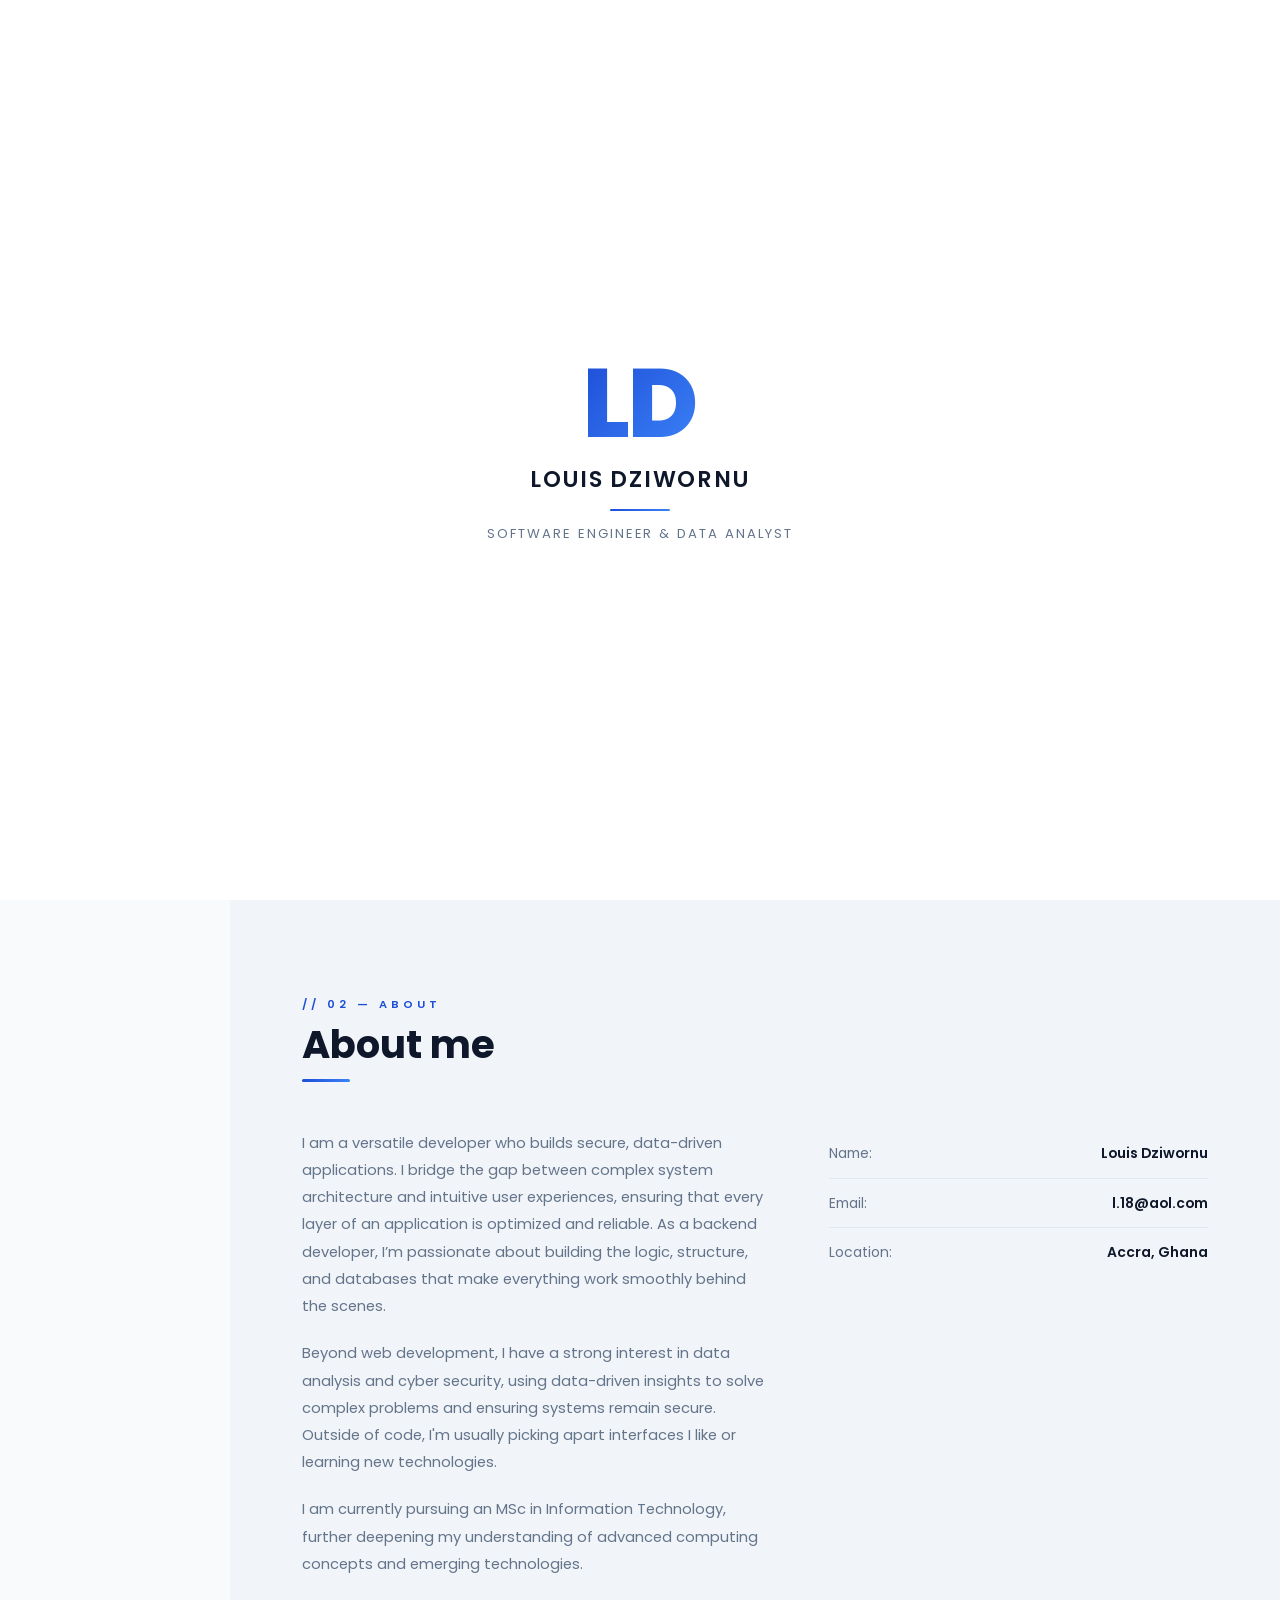
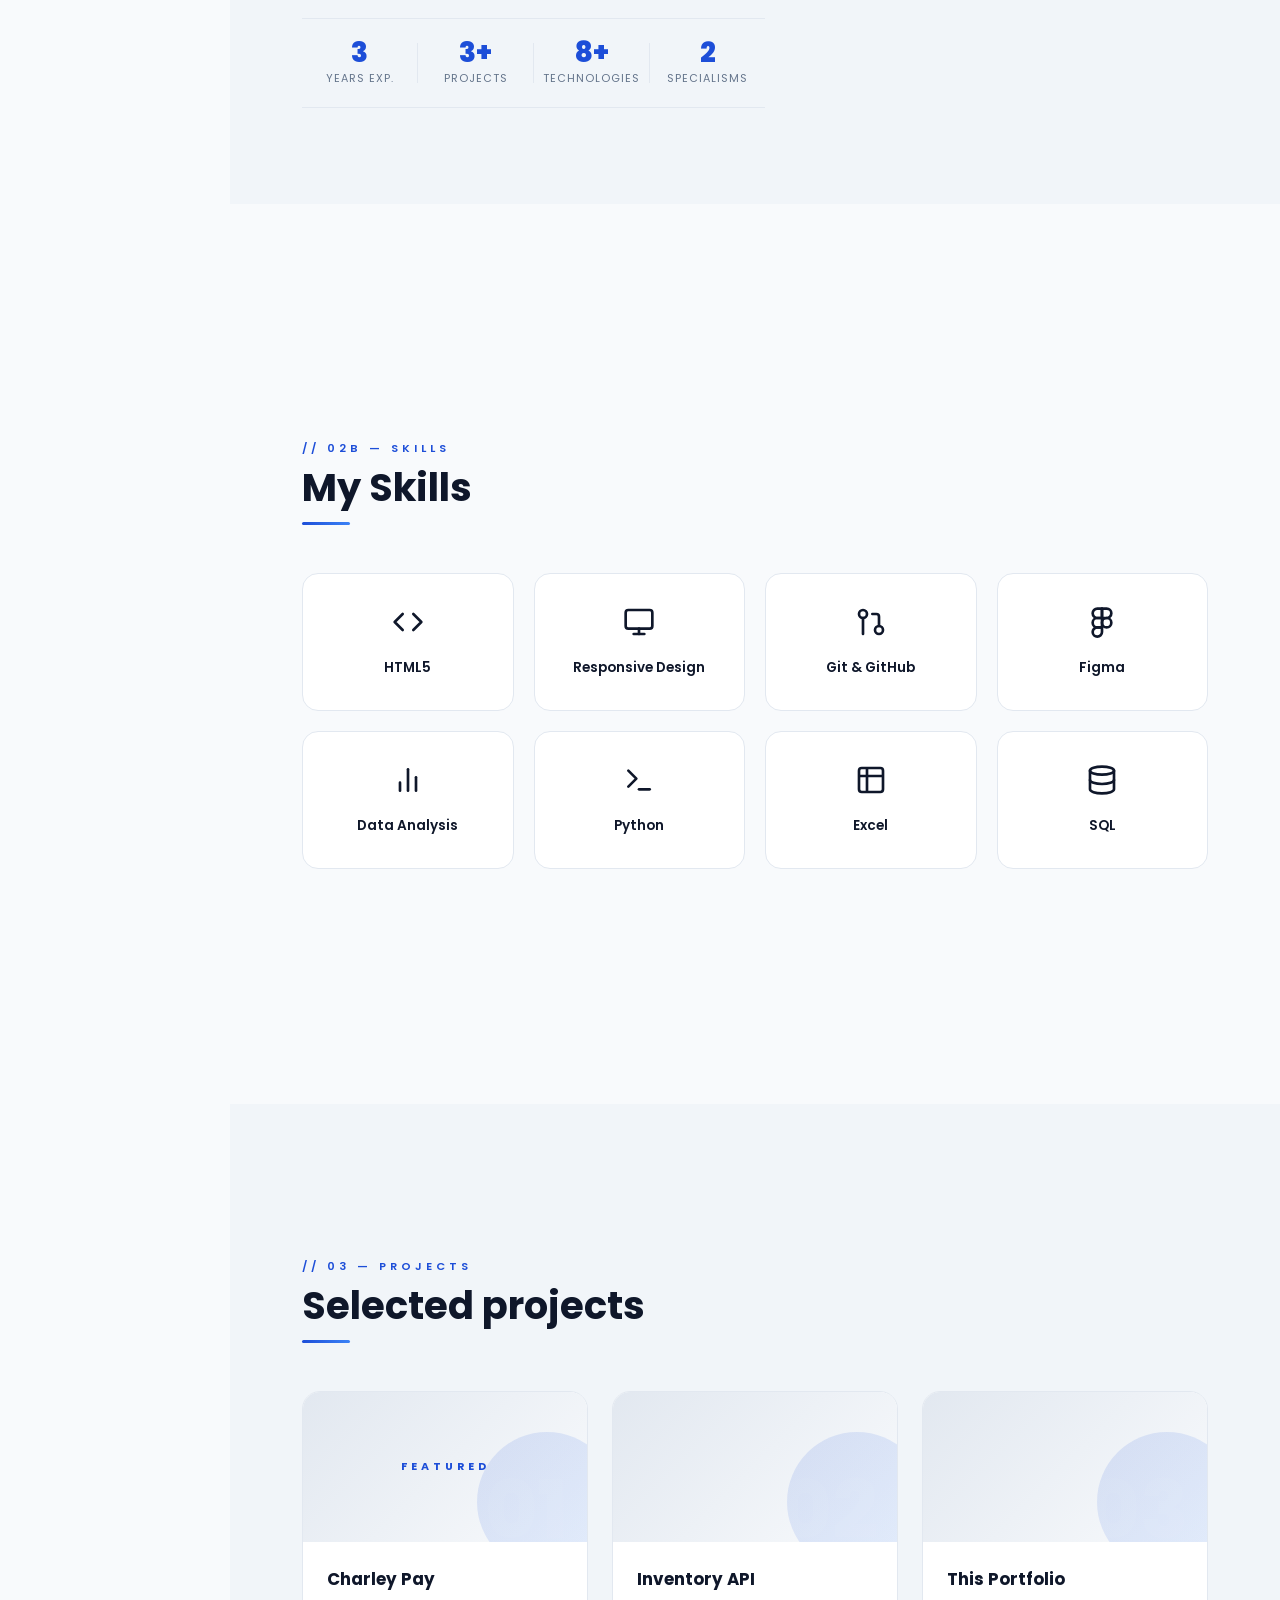
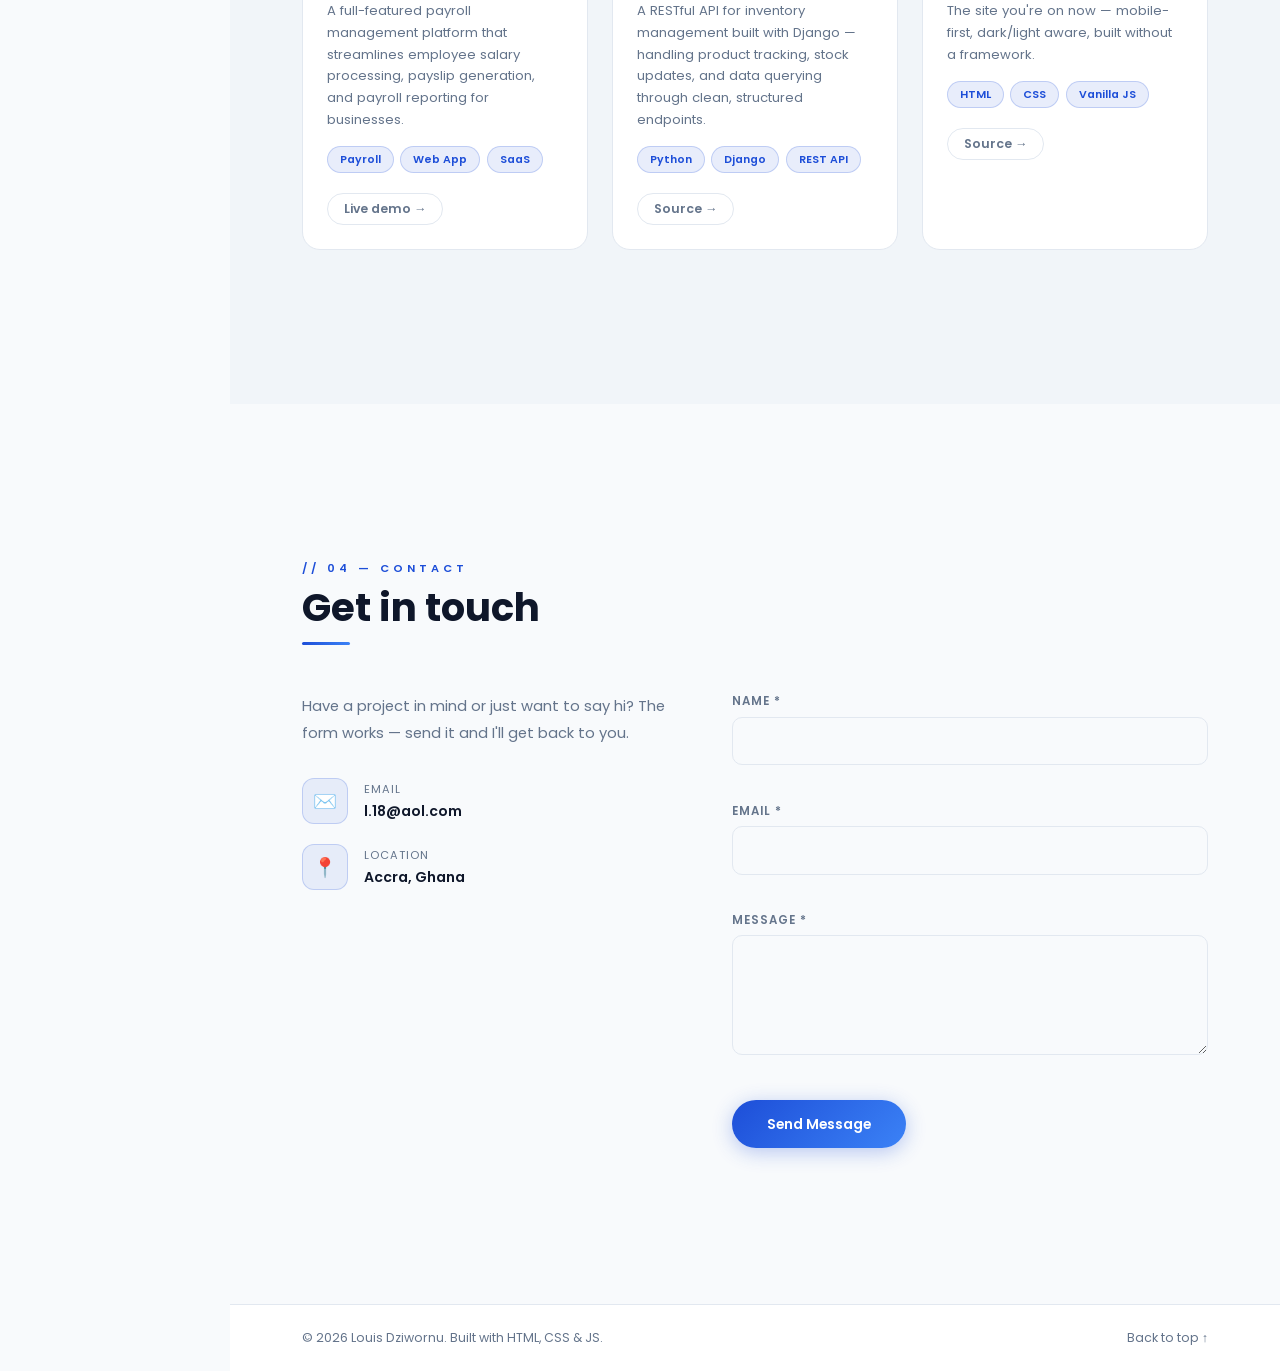
==== commit 44805582: "My portfolio commit2" ====
--- a/index.html
+++ b/index.html
@@ -8,6 +8,16 @@
   <link rel="stylesheet" href="styles.css" />
 </head>
 <body>
+
+  <!-- Welcome Intro Overlay -->
+  <div class="intro-overlay" id="intro-overlay">
+    <div class="intro-content">
+      <div class="intro-initials" id="intro-initials">LD</div>
+      <div class="intro-name" id="intro-name">Louis Dziwornu</div>
+      <div class="intro-bar" id="intro-bar"></div>
+      <div class="intro-tagline" id="intro-tagline">Software Engineer &amp; Data Analyst</div>
+    </div>
+  </div>
 
   <div class="app">
     <!-- Hamburger for mobile -->
@@ -101,19 +111,29 @@
             <p>
               Beyond web development, I have a strong interest in data analysis and cyber security, using data-driven insights to solve complex problems and ensuring systems remain secure. Outside of code, I'm usually picking apart interfaces I like or learning new technologies.
             </p>
+            <p>
+              I am currently pursuing an MSc in Information Technology, further deepening my understanding of advanced computing concepts and emerging technologies.
+            </p>
 
             <div class="about-stats">
-              <div class="stat-card">
+              <div class="stat-item">
+                <span class="stat-num">3</span>
+                <span class="stat-lbl">Years Exp.</span>
+              </div>
+              <div class="stat-divider"></div>
+              <div class="stat-item">
                 <span class="stat-num">3+</span>
                 <span class="stat-lbl">Projects</span>
               </div>
-              <div class="stat-card">
-                <span class="stat-num">3</span>
-                <span class="stat-lbl">Years</span>
-              </div>
-              <div class="stat-card">
-                <span class="stat-num">100%</span>
-                <span class="stat-lbl">Mobile</span>
+              <div class="stat-divider"></div>
+              <div class="stat-item">
+                <span class="stat-num">8+</span>
+                <span class="stat-lbl">Technologies</span>
+              </div>
+              <div class="stat-divider"></div>
+              <div class="stat-item">
+                <span class="stat-num">2</span>
+                <span class="stat-lbl">Specialisms</span>
               </div>
             </div>
           </div>
--- a/styles.css
+++ b/styles.css
@@ -289,11 +289,11 @@
 .about-grid { display: grid; grid-template-columns: 1.1fr 0.9fr; gap: 4rem; align-items: start; }
 .about-text p { color: var(--muted); line-height: 1.85; font-size: 0.92rem; margin-bottom: 1.25rem; }
 
-.about-stats { display: grid; grid-template-columns: repeat(3, 1fr); gap: 1rem; margin-top: 2.5rem; }
-.stat-card { background: var(--card-bg); border: 1px solid var(--border); border-radius: 14px; padding: 1.4rem 1rem; text-align: center; transition: border-color var(--ease), transform var(--ease); }
-.stat-card:hover { border-color: rgba(var(--accent-rgb),0.3); transform: translateY(-3px); }
-.stat-num { font-size: 2rem; font-weight: 800; color: var(--accent); display: block; }
-.stat-lbl { font-size: 0.68rem; color: var(--muted); text-transform: uppercase; letter-spacing: 1px; margin-top: 0.25rem; }
+.about-stats { display: flex; align-items: center; gap: 0; margin-top: 2.5rem; padding: 1.25rem 0; border-top: 1px solid var(--border); border-bottom: 1px solid var(--border); }
+.stat-item { flex: 1; display: flex; flex-direction: column; align-items: center; gap: 0.25rem; }
+.stat-divider { width: 1px; height: 2.5rem; background: var(--border); flex-shrink: 0; }
+.stat-num { font-size: 1.75rem; font-weight: 800; color: var(--accent); line-height: 1; }
+.stat-lbl { font-size: 0.68rem; color: var(--muted); text-transform: uppercase; letter-spacing: 1px; }
 
 .info-table { display: flex; flex-direction: column; }
 .info-row { display: flex; justify-content: space-between; align-items: center; padding: 0.85rem 0; border-bottom: 1px solid var(--border); font-size: 0.87rem; }
@@ -398,9 +398,79 @@
   .main { margin-left: 0; }
   .site-footer { padding: 1.5rem; flex-direction: column; gap: 0.5rem; text-align: center; }
   .section { padding: 5rem 1.5rem; }
-  .about-stats { grid-template-columns: 1fr 1fr; }
+  .about-stats { gap: 0; }
 }
 @media (max-width: 480px) {
   .skills-grid { grid-template-columns: repeat(2, 1fr); }
   .projects-grid { grid-template-columns: 1fr; }
 }
+
+/* ============================================================
+   INTRO / WELCOME OVERLAY
+   ============================================================ */
+@keyframes intro-fade-in   { from { opacity: 0; transform: translateY(18px); } to { opacity: 1; transform: translateY(0); } }
+@keyframes intro-bar-grow  { from { width: 0; } to { width: 60px; } }
+@keyframes intro-slide-up  { from { transform: translateY(0); opacity: 1; } to { transform: translateY(-100%); opacity: 0; } }
+
+.intro-overlay {
+  position: fixed;
+  inset: 0;
+  z-index: 9999;
+  background: var(--sidebar-bg);
+  display: flex;
+  align-items: center;
+  justify-content: center;
+  flex-direction: column;
+}
+.intro-overlay.outro {
+  animation: intro-slide-up 0.7s cubic-bezier(0.76, 0, 0.24, 1) forwards;
+}
+.intro-overlay.hidden { display: none; }
+
+.intro-content {
+  display: flex;
+  flex-direction: column;
+  align-items: center;
+  gap: 0.6rem;
+}
+
+.intro-initials {
+  font-size: clamp(3.5rem, 10vw, 6rem);
+  font-weight: 800;
+  background: linear-gradient(135deg, var(--accent), var(--accent2));
+  -webkit-background-clip: text;
+  -webkit-text-fill-color: transparent;
+  background-clip: text;
+  opacity: 0;
+  animation: intro-fade-in 0.6s ease forwards 0.2s;
+  letter-spacing: -2px;
+  line-height: 1;
+}
+
+.intro-name {
+  font-size: clamp(1rem, 3vw, 1.4rem);
+  font-weight: 600;
+  color: var(--text);
+  letter-spacing: 0.08em;
+  text-transform: uppercase;
+  opacity: 0;
+  animation: intro-fade-in 0.6s ease forwards 0.65s;
+}
+
+.intro-bar {
+  height: 2px;
+  width: 0;
+  background: linear-gradient(90deg, var(--accent), var(--accent2));
+  border-radius: 2px;
+  animation: intro-bar-grow 0.5s ease forwards 1.1s;
+  margin: 0.2rem 0;
+}
+
+.intro-tagline {
+  font-size: clamp(0.7rem, 2vw, 0.82rem);
+  color: var(--muted);
+  letter-spacing: 0.15em;
+  text-transform: uppercase;
+  opacity: 0;
+  animation: intro-fade-in 0.6s ease forwards 1.3s;
+}
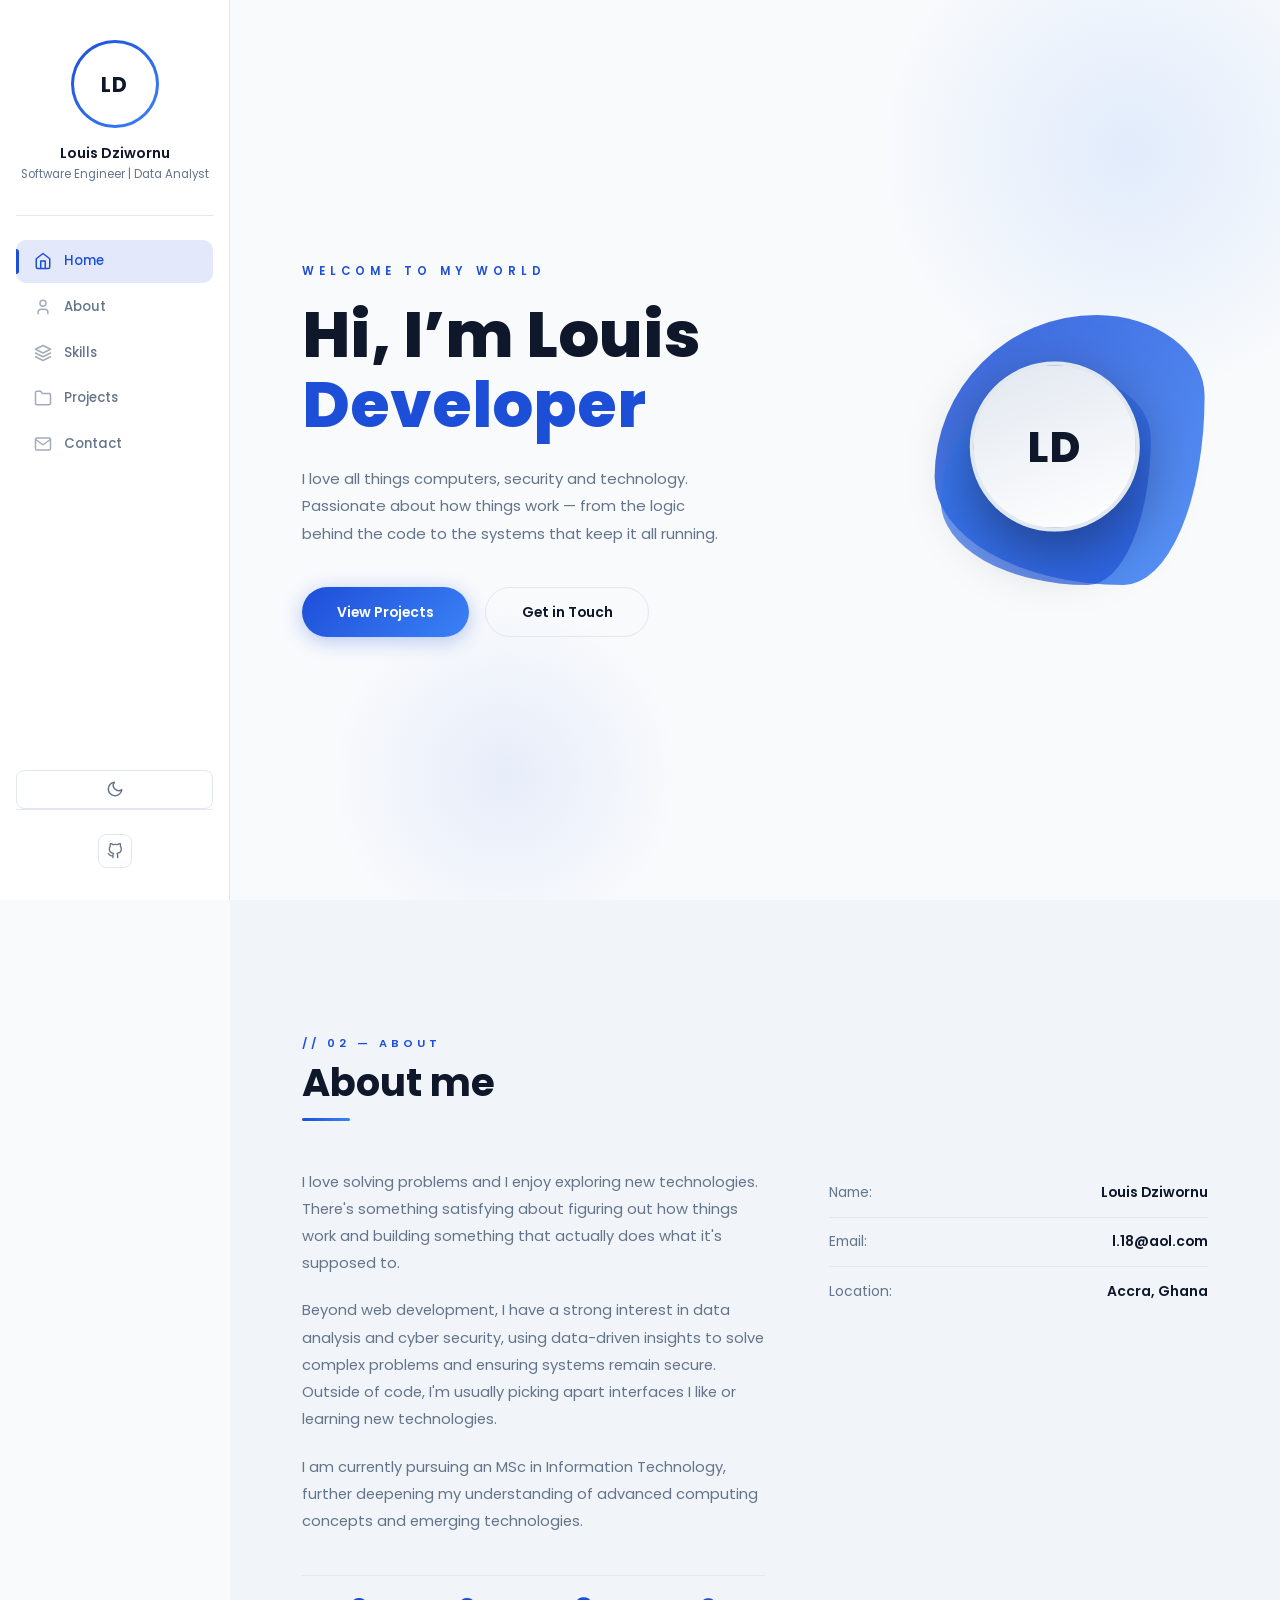
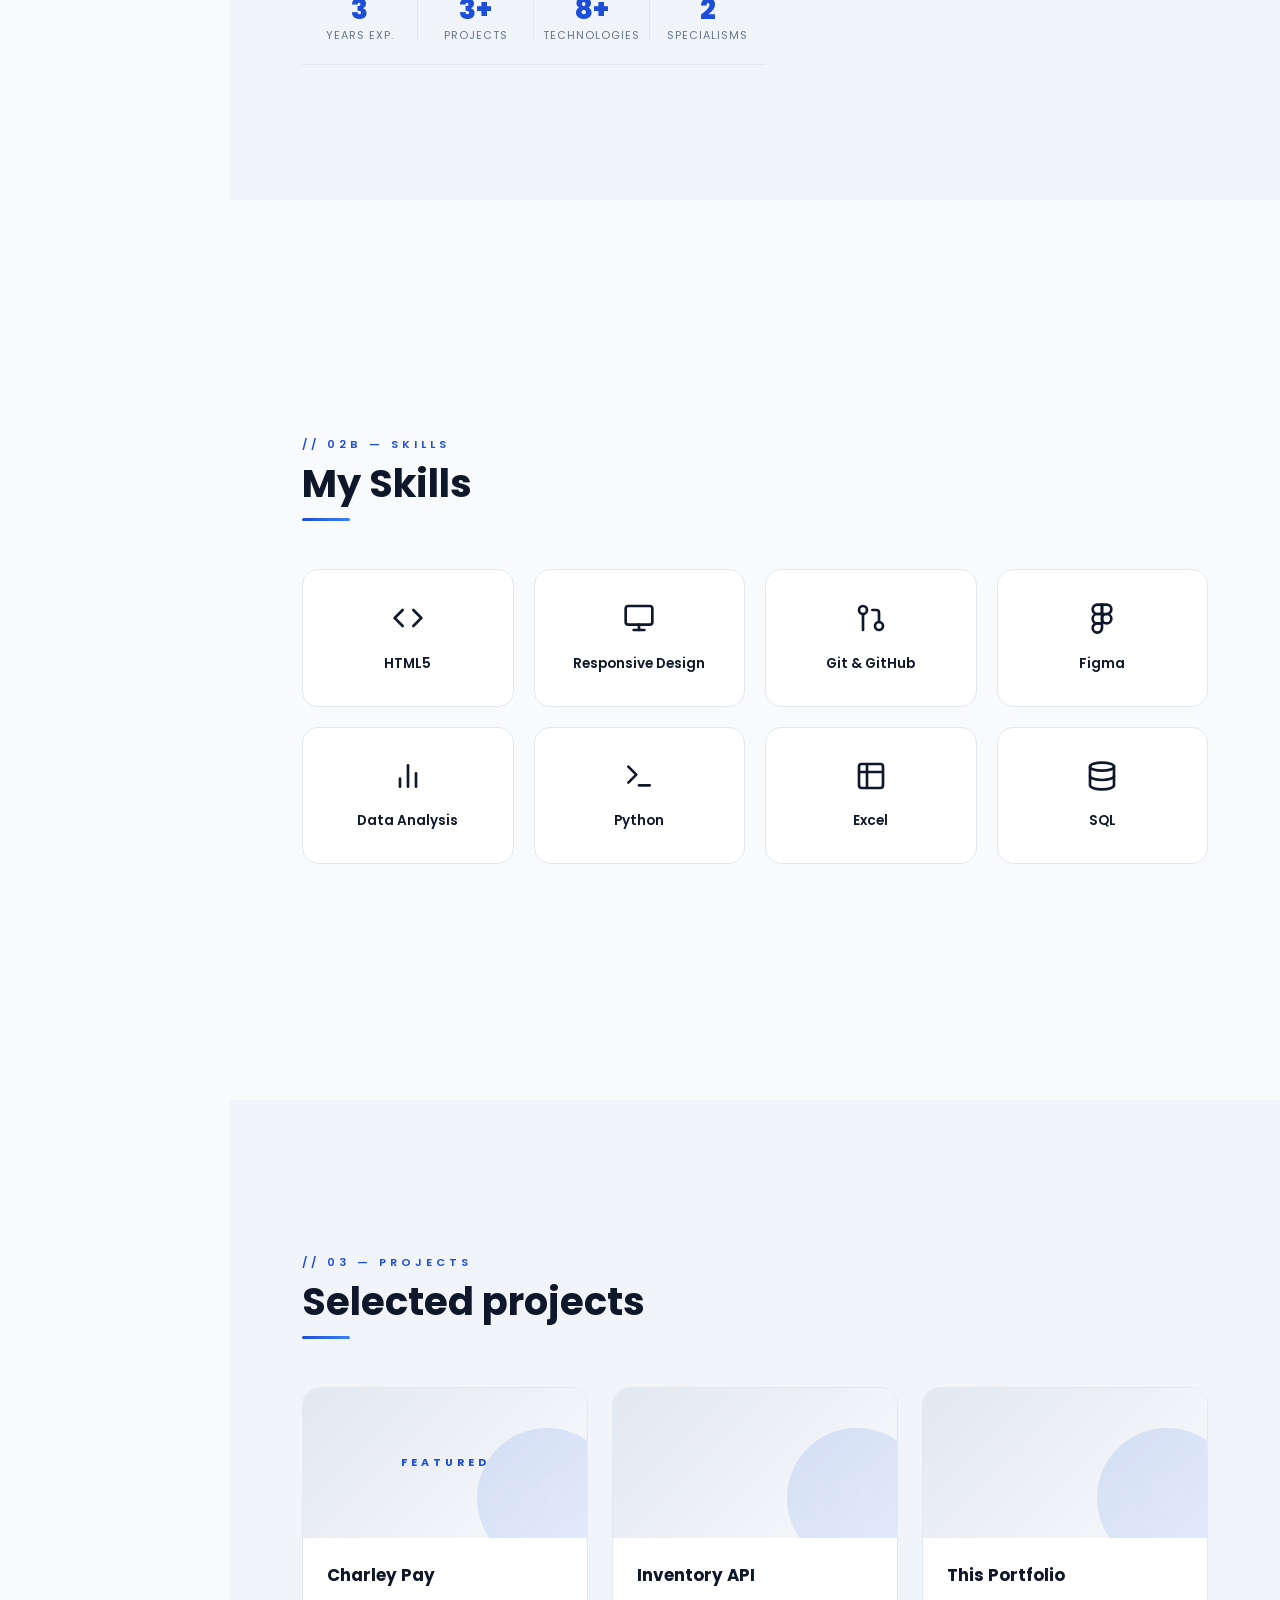
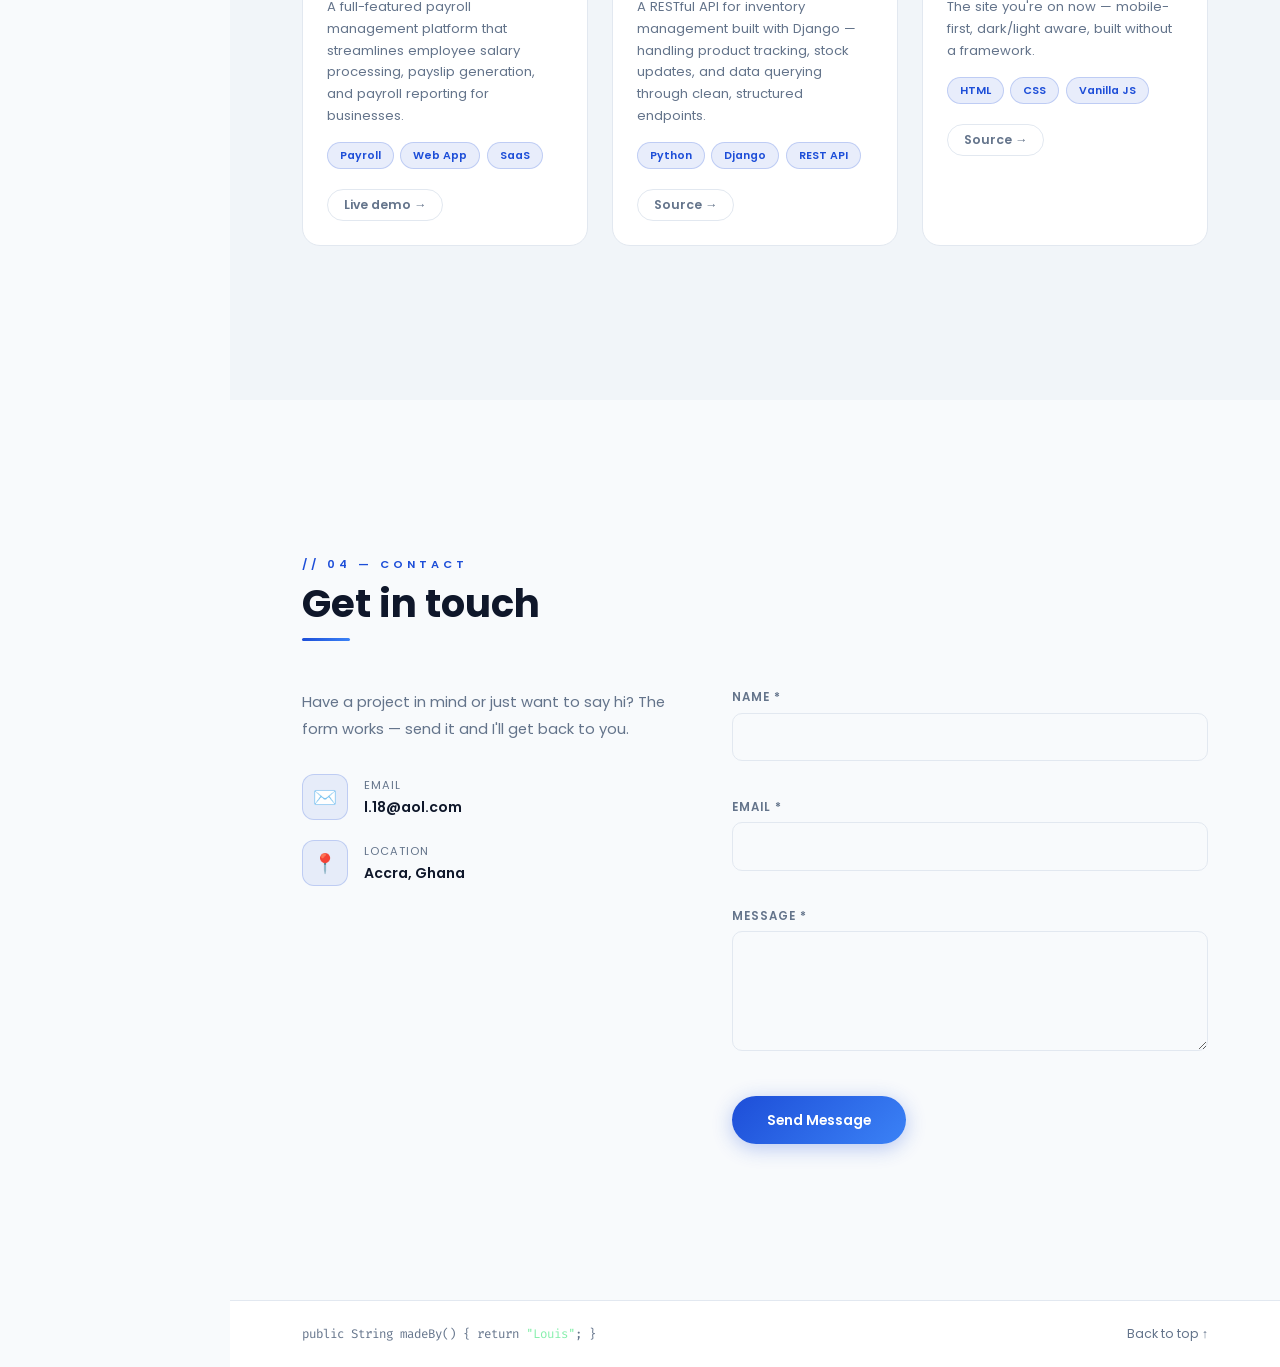
==== commit d8a4c562: "My portfolio commit" ====
--- a/index.html
+++ b/index.html
@@ -82,8 +82,7 @@
           <p class="hero-greeting">Welcome to my world</p>
           <h2 class="hero-heading">Hi, I’m Louis<br/><span class="accent">Developer</span></h2>
           <p class="hero-bio">
-            I turn design ideas into working products. Currently focused on responsive
-            layouts, clean component systems, and interfaces that hold up on any screen.
+            I love all things computers, security and technology. Passionate about how things work — from the logic behind the code to the systems that keep it all running.
           </p>
           <div class="hero-actions">
             <a href="#projects" class="btn btn-primary">View Projects</a>
@@ -106,7 +105,7 @@
         <div class="about-grid">
           <div class="about-text">
             <p>
-              I am a versatile developer who builds secure, data-driven applications. I bridge the gap between complex system architecture and intuitive user experiences, ensuring that every layer of an application is optimized and reliable. As a backend developer, I’m passionate about building the logic, structure, and databases that make everything work smoothly behind the scenes.
+              I love solving problems and I enjoy exploring new technologies. There's something satisfying about figuring out how things work and building something that actually does what it's supposed to.
             </p>
             <p>
               Beyond web development, I have a strong interest in data analysis and cyber security, using data-driven insights to solve complex problems and ensuring systems remain secure. Outside of code, I'm usually picking apart interfaces I like or learning new technologies.
@@ -332,7 +331,7 @@
       <!-- FOOTER -->
       <footer class="site-footer">
         <div class="footer-inner">
-          <p>© <span id="year"></span> Louis Dziwornu. Built with HTML, CSS & JS.</p>
+          <p class="footer-code"><code>public String madeBy() { return <span class="code-string">"Louis"</span>; }</code></p>
         </div>
         <a href="#top" class="footer-back">Back to top ↑</a>
       </footer>
--- a/styles.css
+++ b/styles.css
@@ -1,4 +1,6 @@
 @import url('https://fonts.googleapis.com/css2?family=Poppins:wght@300;400;500;600;700;800&display=swap');
+@import url('https://fonts.googleapis.com/css2?family=Fira+Code:wght@400;500&display=swap');
+
 
 /* ============================================================
    VARIABLES & RESET
@@ -378,6 +380,8 @@
    ============================================================ */
 .site-footer { background: var(--sidebar-bg); border-top: 1px solid var(--border); padding: 1.5rem 4.5rem; display: flex; align-items: center; justify-content: space-between; font-size: 0.78rem; color: var(--muted); }
 .footer-back:hover { color: var(--accent); }
+.footer-code code { font-family: 'Fira Code', 'Cascadia Code', 'JetBrains Mono', monospace; font-size: 0.78rem; color: var(--muted); }
+.footer-code .code-string { color: #86efac; }
 
 /* ============================================================
    RESPONSIVE
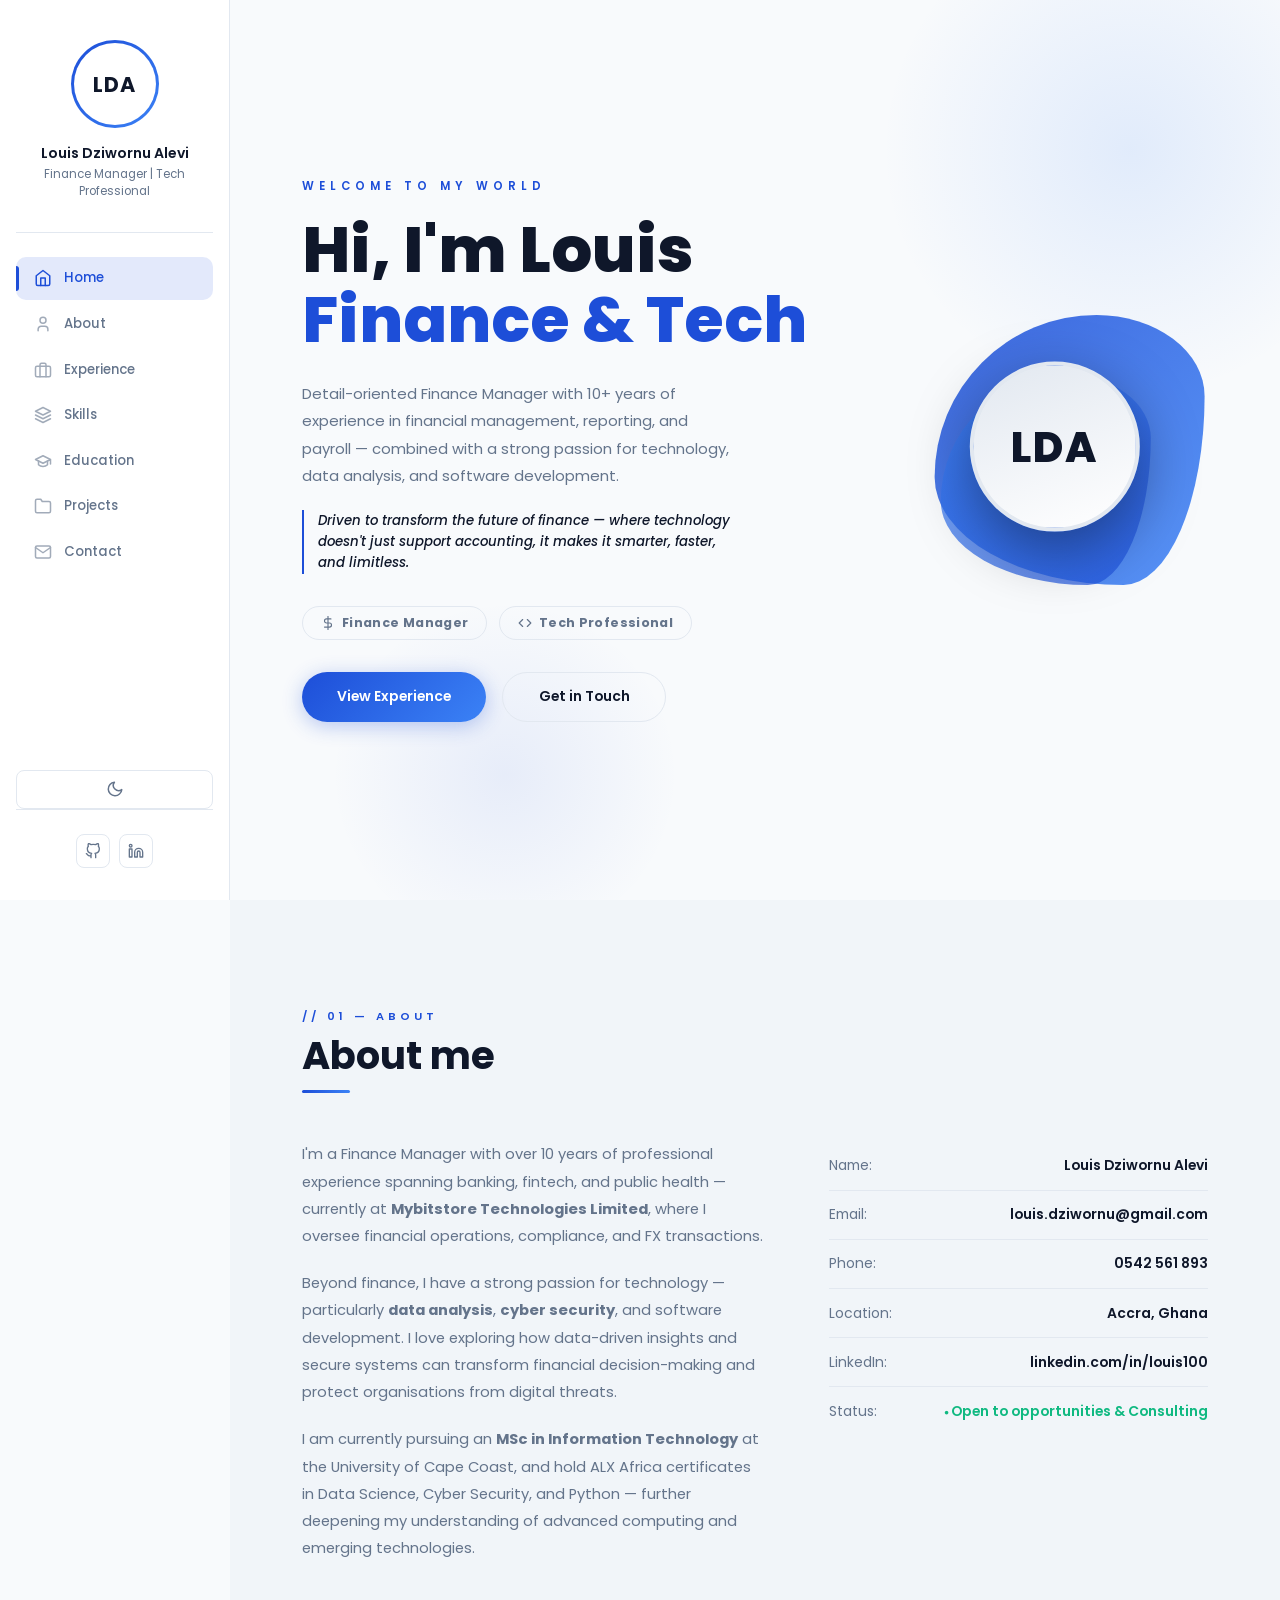
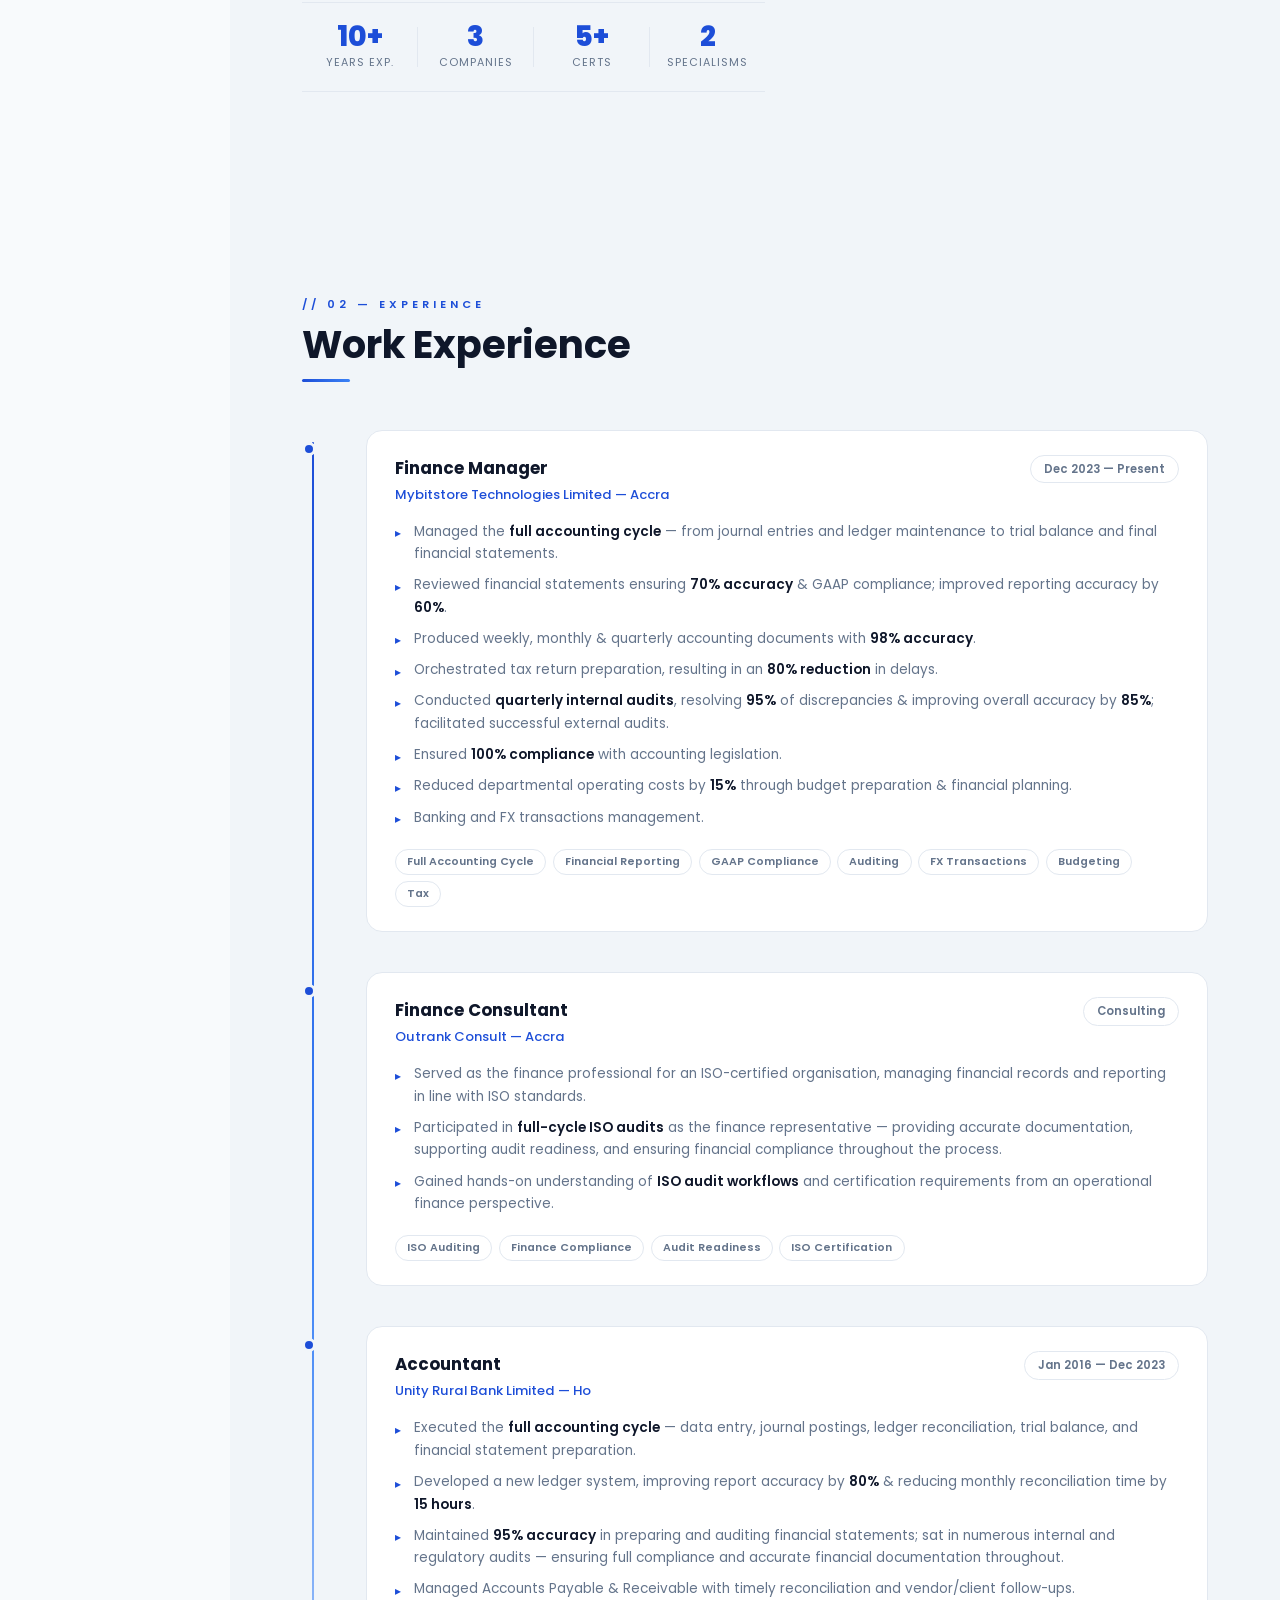
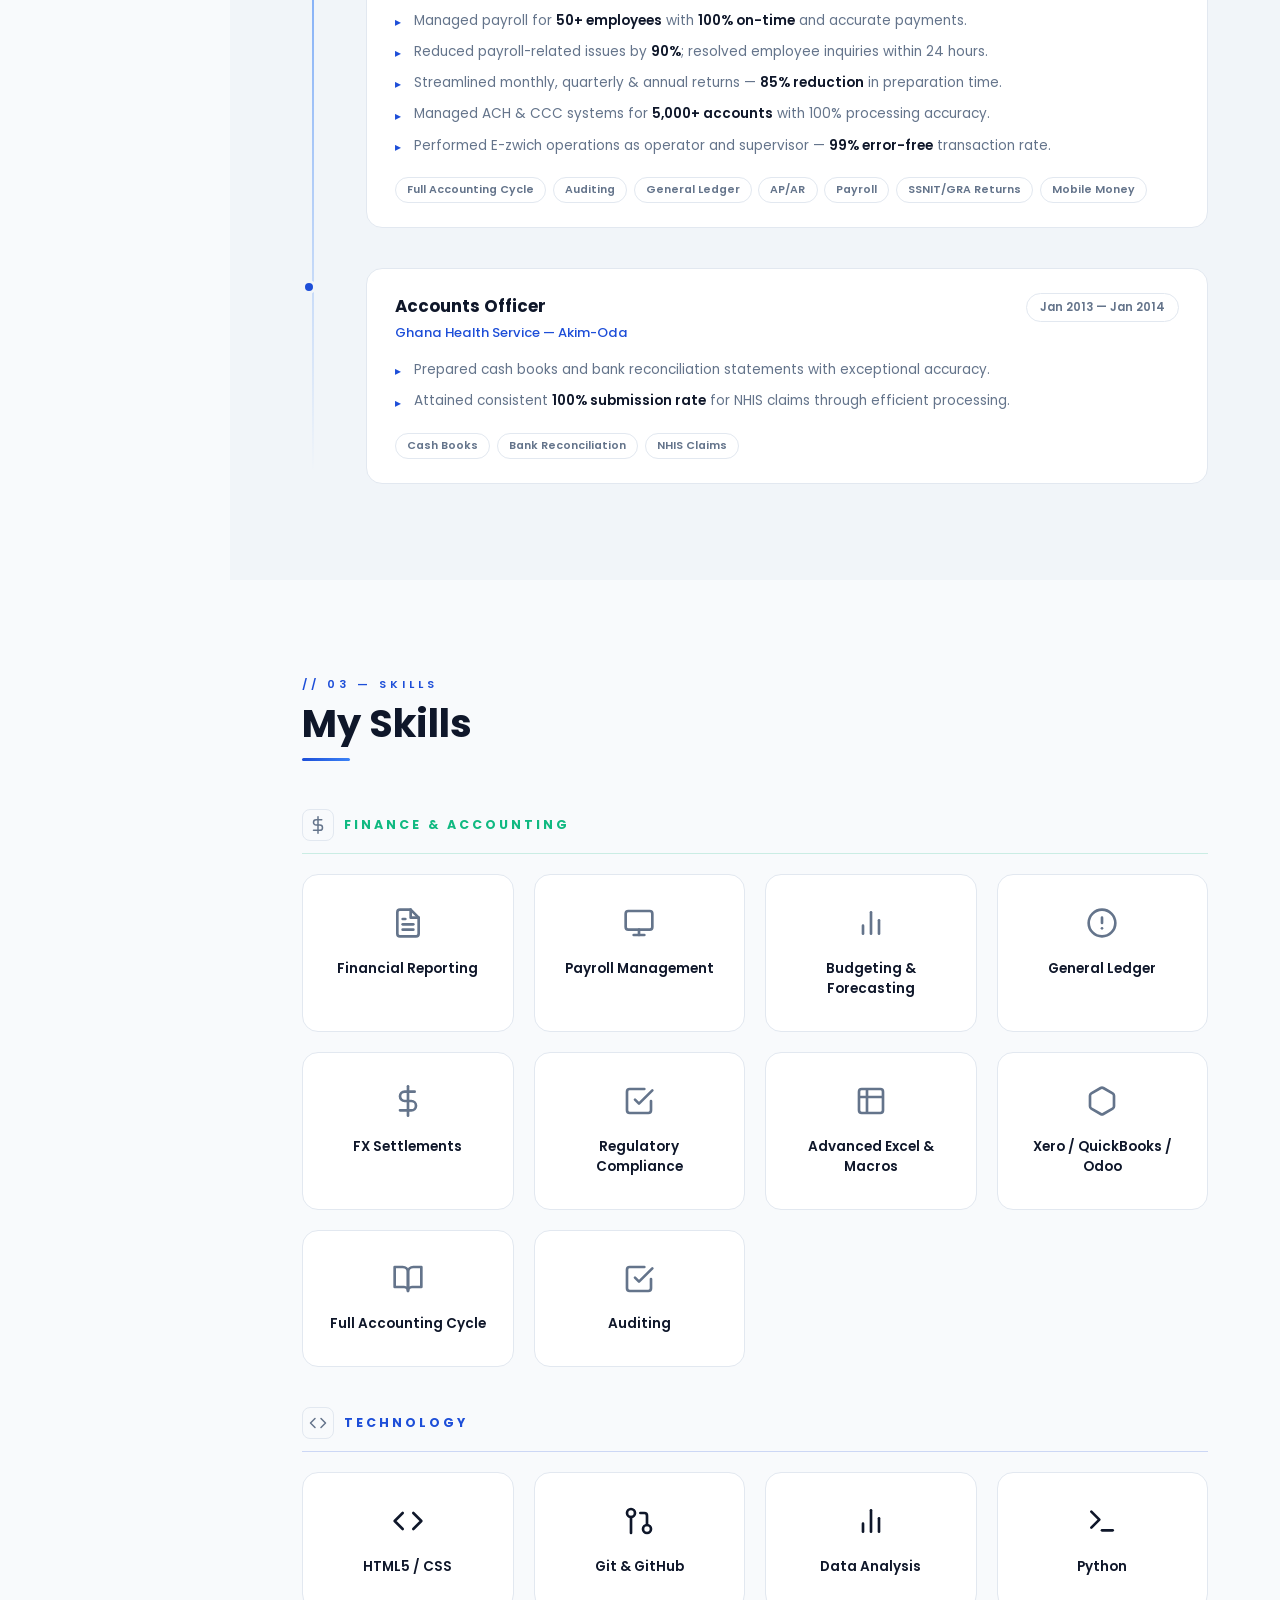
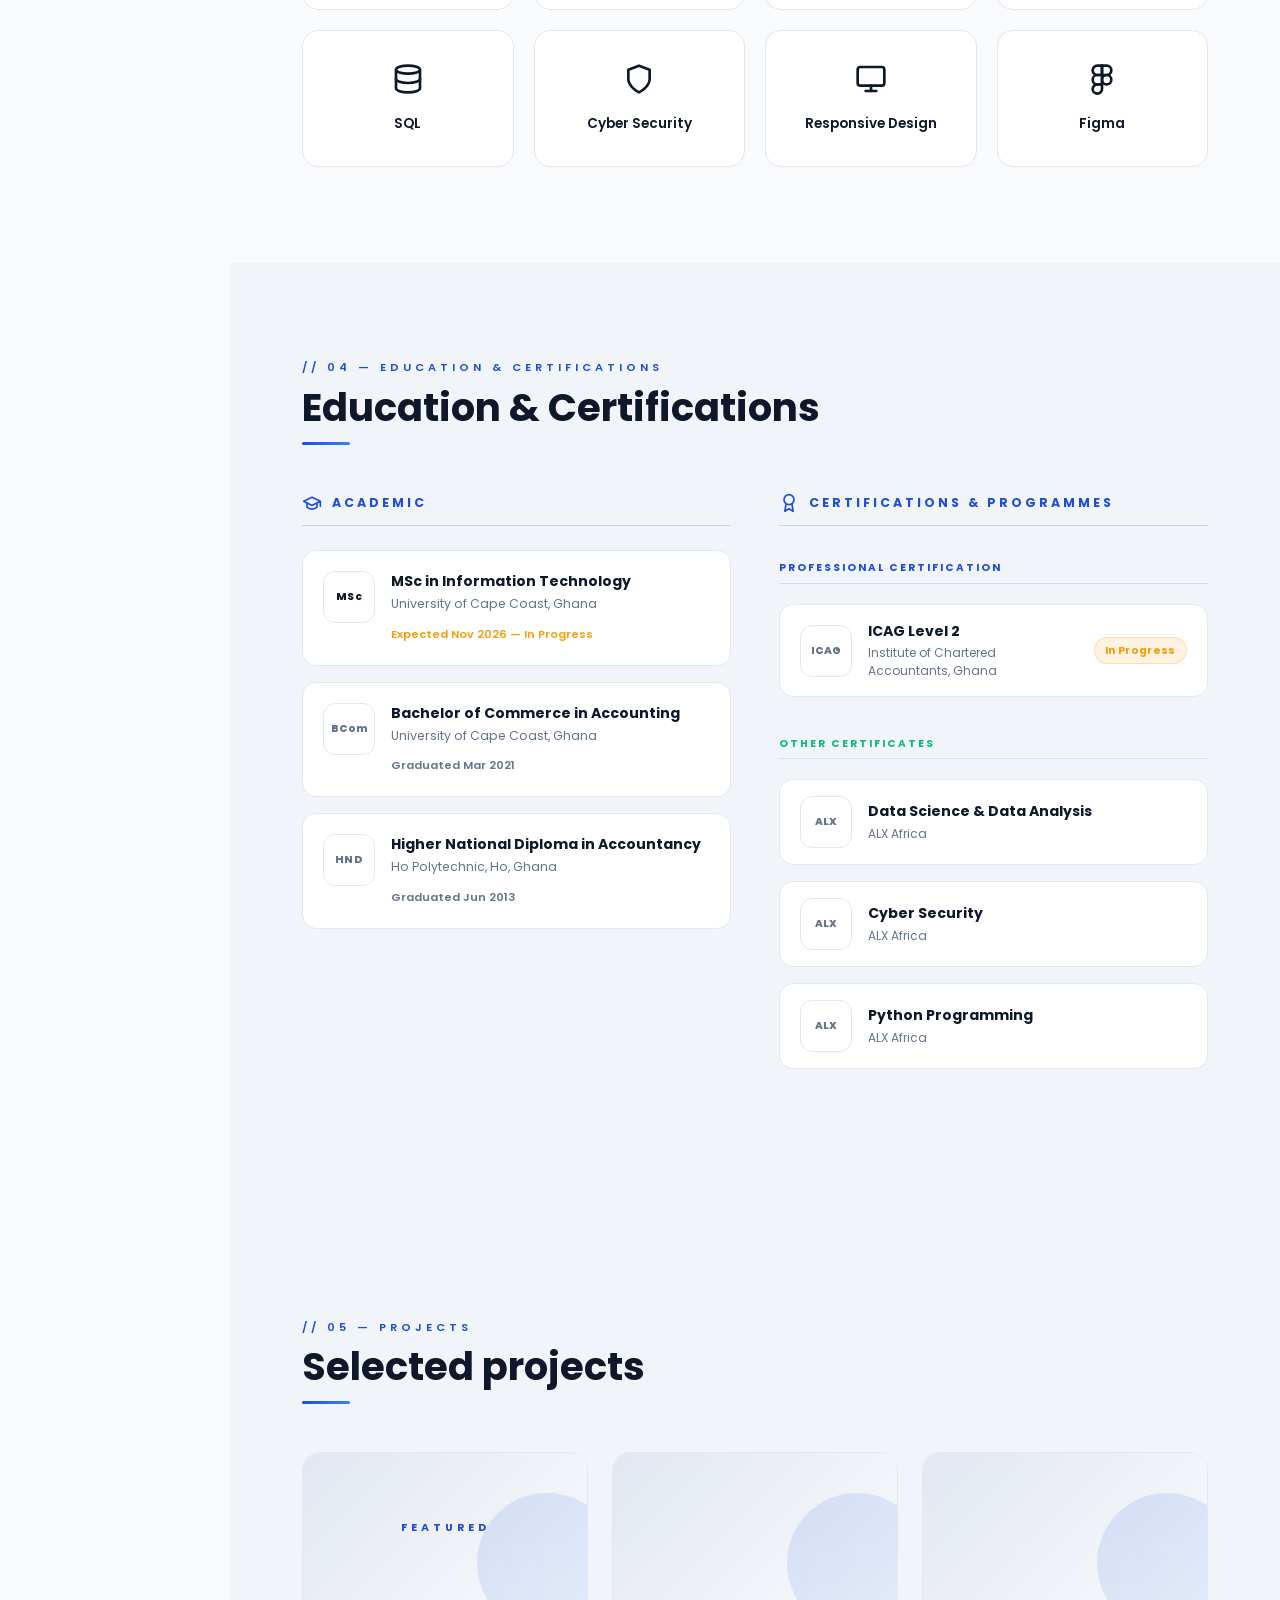
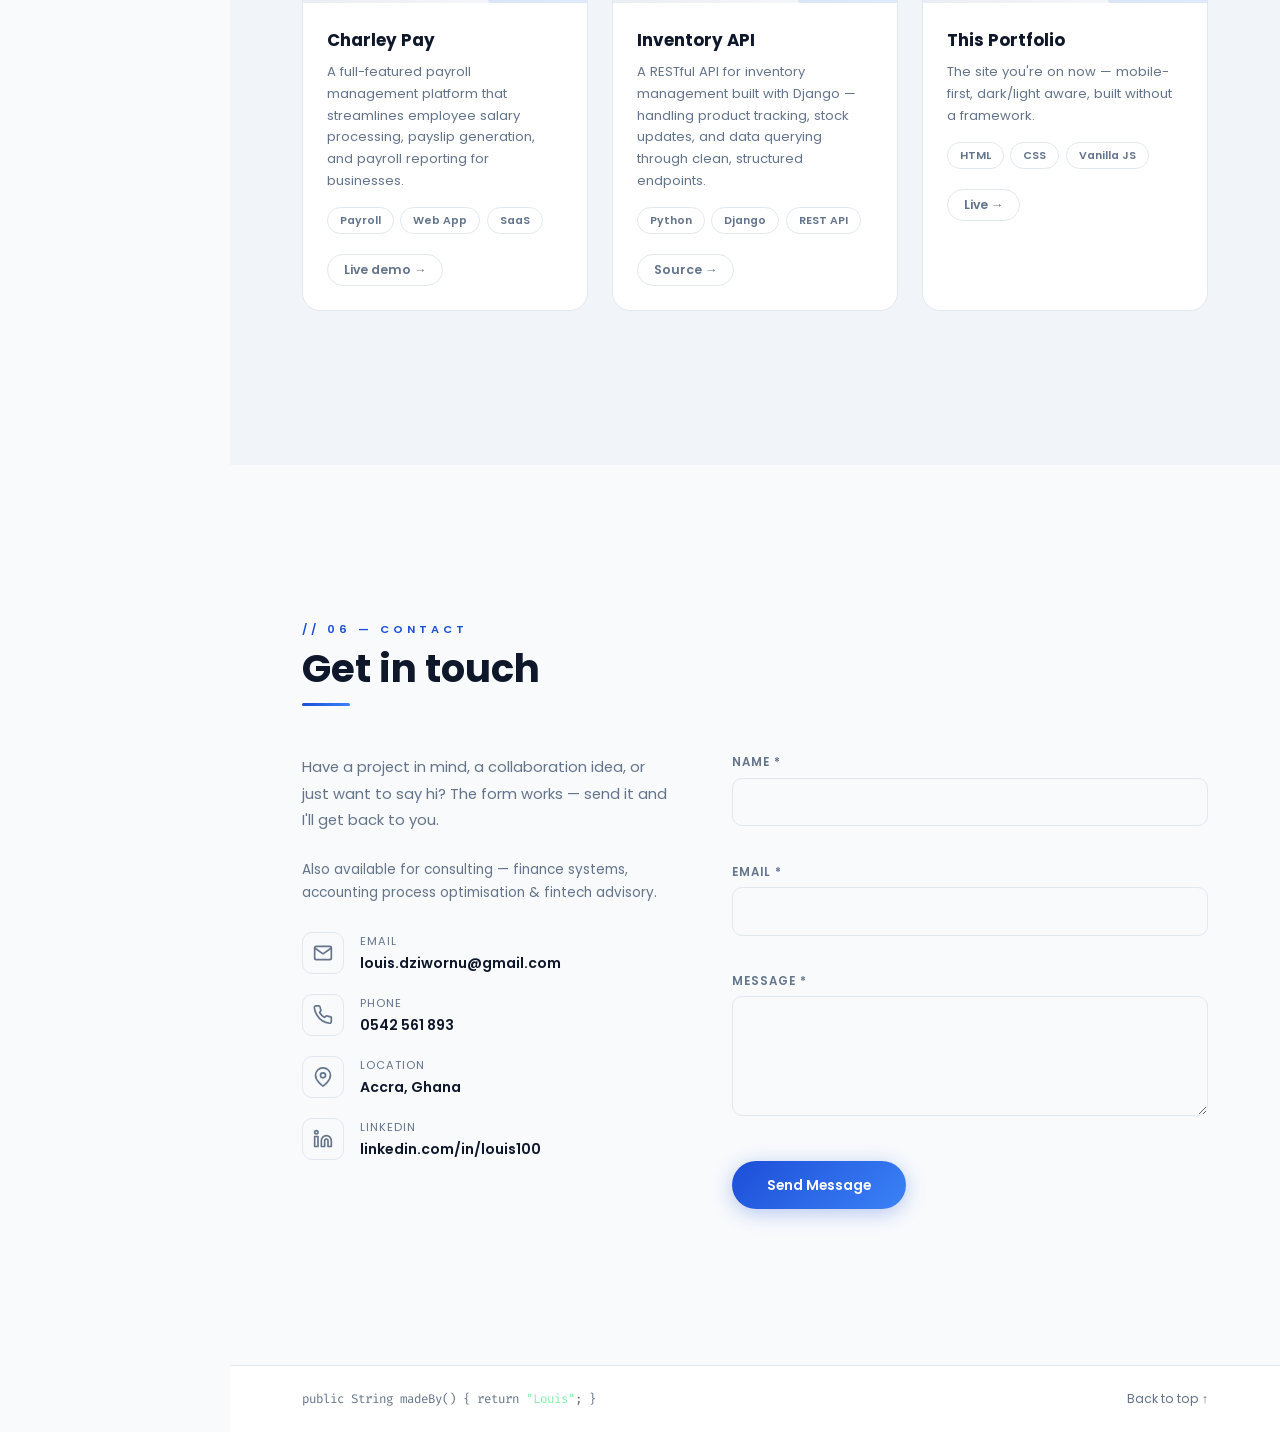
==== commit 905afb6d: "My portfolio" ====
--- a/index.html
+++ b/index.html
@@ -3,8 +3,8 @@
 <head>
   <meta charset="UTF-8" />
   <meta name="viewport" content="width=device-width, initial-scale=1.0" />
-  <title>Louis Dziwornu — Software Engineer | Data Analyst Portfolio</title>
-  <meta name="description" content="Portfolio of Louis Dziwornu, Software Engineer & Data Analyst — projects, skills, and contact information." />
+  <title>Louis Dziwornu Alevi — Finance Manager & Tech Professional</title>
+  <meta name="description" content="Portfolio of Louis Dziwornu Alevi, Finance Manager & Tech Professional — accounting expertise, software engineering, data analysis, and certifications." />
   <link rel="stylesheet" href="styles.css" />
 </head>
 <body>
@@ -12,10 +12,10 @@
   <!-- Welcome Intro Overlay -->
   <div class="intro-overlay" id="intro-overlay">
     <div class="intro-content">
-      <div class="intro-initials" id="intro-initials">LD</div>
-      <div class="intro-name" id="intro-name">Louis Dziwornu</div>
+      <div class="intro-initials" id="intro-initials">LDA</div>
+      <div class="intro-name" id="intro-name">Louis Dziwornu Alevi</div>
       <div class="intro-bar" id="intro-bar"></div>
-      <div class="intro-tagline" id="intro-tagline">Software Engineer &amp; Data Analyst</div>
+      <div class="intro-tagline" id="intro-tagline">Finance Manager &amp; Tech Professional</div>
     </div>
   </div>
 
@@ -31,10 +31,10 @@
     <aside class="sidebar" id="sidebar">
       <div class="sidebar-profile">
         <div class="avatar-wrap">
-          <div class="avatar-inner">LD</div>
-        </div>
-        <h1 class="sidebar-name">Louis Dziwornu</h1>
-        <p class="sidebar-role">Software Engineer | Data Analyst</p>
+          <div class="avatar-inner">LDA</div>
+        </div>
+        <h1 class="sidebar-name">Louis Dziwornu Alevi</h1>
+        <p class="sidebar-role">Finance Manager | Tech Professional</p>
       </div>
 
       <nav class="sidebar-nav">
@@ -46,9 +46,17 @@
           <svg width="18" height="18" viewBox="0 0 24 24" fill="none" stroke="currentColor" stroke-width="2" stroke-linecap="round" stroke-linejoin="round"><circle cx="12" cy="7" r="4"></circle><path d="M5.5 21v-2a4 4 0 0 1 4-4h5a4 4 0 0 1 4 4v2"></path></svg>
           About
         </a>
+        <a href="#experience" class="nav-item" data-nav="experience">
+          <svg width="18" height="18" viewBox="0 0 24 24" fill="none" stroke="currentColor" stroke-width="2" stroke-linecap="round" stroke-linejoin="round"><rect x="2" y="7" width="20" height="14" rx="2" ry="2"></rect><path d="M16 21V5a2 2 0 0 0-2-2h-4a2 2 0 0 0-2 2v16"></path></svg>
+          Experience
+        </a>
         <a href="#skills" class="nav-item" data-nav="skills">
           <svg width="18" height="18" viewBox="0 0 24 24" fill="none" stroke="currentColor" stroke-width="2" stroke-linecap="round" stroke-linejoin="round"><polygon points="12 2 2 7 12 12 22 7 12 2"></polygon><polyline points="2 17 12 22 22 17"></polyline><polyline points="2 12 12 17 22 12"></polyline></svg>
           Skills
+        </a>
+        <a href="#education" class="nav-item" data-nav="education">
+          <svg width="18" height="18" viewBox="0 0 24 24" fill="none" stroke="currentColor" stroke-width="2" stroke-linecap="round" stroke-linejoin="round"><path d="M22 10v6M2 10l10-5 10 5-10 5z"></path><path d="M6 12v5c3 3 9 3 12 0v-5"></path></svg>
+          Education
         </a>
         <a href="#projects" class="nav-item" data-nav="projects">
           <svg width="18" height="18" viewBox="0 0 24 24" fill="none" stroke="currentColor" stroke-width="2" stroke-linecap="round" stroke-linejoin="round"><path d="M22 19a2 2 0 0 1-2 2H4a2 2 0 0 1-2-2V5a2 2 0 0 1 2-2h5l2 3h9a2 2 0 0 1 2 2z"></path></svg>
@@ -69,65 +77,80 @@
         <a href="https://github.com/louix233" target="_blank" rel="noopener noreferrer" class="soc-link" aria-label="GitHub">
           <svg width="16" height="16" viewBox="0 0 24 24" fill="none" stroke="currentColor" stroke-width="2" stroke-linecap="round" stroke-linejoin="round"><path d="M9 19c-5 1.5-5-2.5-7-3m14 6v-3.87a3.37 3.37 0 0 0-.94-2.61c3.14-.35 6.44-1.54 6.44-7A5.44 5.44 0 0 0 20 4.77 5.07 5.07 0 0 0 19.91 1S18.73.65 16 2.48a13.38 13.38 0 0 0-7 0C6.27.65 5.09 1 5.09 1A5.07 5.07 0 0 0 5 4.77a5.44 5.44 0 0 0-1.5 3.78c0 5.42 3.3 6.61 6.44 7A3.37 3.37 0 0 0 9 18.13V22"></path></svg>
         </a>
-
+        <a href="https://www.linkedin.com/in/louis100" target="_blank" rel="noopener noreferrer" class="soc-link" aria-label="LinkedIn">
+          <svg width="16" height="16" viewBox="0 0 24 24" fill="none" stroke="currentColor" stroke-width="2" stroke-linecap="round" stroke-linejoin="round"><path d="M16 8a6 6 0 0 1 6 6v7h-4v-7a2 2 0 0 0-2-2 2 2 0 0 0-2 2v7h-4v-7a6 6 0 0 1 6-6z"></path><rect x="2" y="9" width="4" height="12"></rect><circle cx="4" cy="4" r="2"></circle></svg>
+        </a>
       </div>
     </aside>
 
     <!-- Main Content -->
     <main class="main" id="top">
-      
+
       <!-- HERO -->
       <section class="section hero" id="home">
         <div class="hero-content">
           <p class="hero-greeting">Welcome to my world</p>
-          <h2 class="hero-heading">Hi, I’m Louis<br/><span class="accent">Developer</span></h2>
+          <h2 class="hero-heading">Hi, I'm Louis<br/><span class="accent">Finance & Tech</span></h2>
           <p class="hero-bio">
-            I love all things computers, security and technology. Passionate about how things work — from the logic behind the code to the systems that keep it all running.
+            Detail-oriented Finance Manager with 10+ years of experience in financial management, reporting, and payroll — combined with a strong passion for technology, data analysis, and software development.
           </p>
+          <p class="hero-mission">
+            Driven to transform the future of finance — where technology doesn't just support accounting, it makes it smarter, faster, and limitless.
+          </p>
+          <div class="hero-dual-badges">
+            <span class="dual-badge badge-finance">
+              <svg width="14" height="14" viewBox="0 0 24 24" fill="none" stroke="currentColor" stroke-width="2" stroke-linecap="round" stroke-linejoin="round"><line x1="12" y1="1" x2="12" y2="23"></line><path d="M17 5H9.5a3.5 3.5 0 0 0 0 7h5a3.5 3.5 0 0 1 0 7H6"></path></svg>
+              Finance Manager
+            </span>
+            <span class="dual-badge badge-tech">
+              <svg width="14" height="14" viewBox="0 0 24 24" fill="none" stroke="currentColor" stroke-width="2" stroke-linecap="round" stroke-linejoin="round"><polyline points="16 18 22 12 16 6"></polyline><polyline points="8 6 2 12 8 18"></polyline></svg>
+              Tech Professional
+            </span>
+          </div>
           <div class="hero-actions">
-            <a href="#projects" class="btn btn-primary">View Projects</a>
+            <a href="#experience" class="btn btn-primary">View Experience</a>
             <a href="#contact" class="btn btn-outline">Get in Touch</a>
           </div>
         </div>
         <div class="hero-visual">
           <div class="blob blob-1"></div>
           <div class="blob blob-2"></div>
-          <div class="hero-avatar">LD</div>
+          <div class="hero-avatar">LDA</div>
         </div>
       </section>
 
       <!-- ABOUT -->
       <section class="section about" id="about">
-        <p class="eyebrow">// 02 — about</p>
+        <p class="eyebrow">// 01 — about</p>
         <h2 class="section-title">About me</h2>
         <div class="section-line"></div>
 
         <div class="about-grid">
           <div class="about-text">
             <p>
-              I love solving problems and I enjoy exploring new technologies. There's something satisfying about figuring out how things work and building something that actually does what it's supposed to.
+              I'm a Finance Manager with over 10 years of professional experience spanning banking, fintech, and public health — currently at <strong>Mybitstore Technologies Limited</strong>, where I oversee financial operations, compliance, and FX transactions.
             </p>
             <p>
-              Beyond web development, I have a strong interest in data analysis and cyber security, using data-driven insights to solve complex problems and ensuring systems remain secure. Outside of code, I'm usually picking apart interfaces I like or learning new technologies.
+              Beyond finance, I have a strong passion for technology — particularly <strong>data analysis</strong>, <strong>cyber security</strong>, and software development. I love exploring how data-driven insights and secure systems can transform financial decision-making and protect organisations from digital threats.
             </p>
             <p>
-              I am currently pursuing an MSc in Information Technology, further deepening my understanding of advanced computing concepts and emerging technologies.
+              I am currently pursuing an <strong>MSc in Information Technology</strong> at the University of Cape Coast, and hold ALX Africa certificates in Data Science, Cyber Security, and Python — further deepening my understanding of advanced computing and emerging technologies.
             </p>
 
             <div class="about-stats">
               <div class="stat-item">
-                <span class="stat-num">3</span>
+                <span class="stat-num">10+</span>
                 <span class="stat-lbl">Years Exp.</span>
               </div>
               <div class="stat-divider"></div>
               <div class="stat-item">
-                <span class="stat-num">3+</span>
-                <span class="stat-lbl">Projects</span>
+                <span class="stat-num">3</span>
+                <span class="stat-lbl">Companies</span>
               </div>
               <div class="stat-divider"></div>
               <div class="stat-item">
-                <span class="stat-num">8+</span>
-                <span class="stat-lbl">Technologies</span>
+                <span class="stat-num">5+</span>
+                <span class="stat-lbl">Certs</span>
               </div>
               <div class="stat-divider"></div>
               <div class="stat-item">
@@ -141,33 +164,261 @@
             <div class="info-table">
               <div class="info-row">
                 <span class="info-key">Name:</span>
-                <span class="info-val">Louis Dziwornu</span>
+                <span class="info-val">Louis Dziwornu Alevi</span>
               </div>
               <div class="info-row">
                 <span class="info-key">Email:</span>
-                <span class="info-val"><a href="mailto:l.18@aol.com">l.18@aol.com</a></span>
+                <span class="info-val"><a href="mailto:louis.dziwornu@gmail.com">louis.dziwornu@gmail.com</a></span>
+              </div>
+              <div class="info-row">
+                <span class="info-key">Phone:</span>
+                <span class="info-val"><a href="tel:+233542561893">0542 561 893</a></span>
               </div>
               <div class="info-row">
                 <span class="info-key">Location:</span>
                 <span class="info-val">Accra, Ghana</span>
               </div>
-            </div>
-          </div>
+              <div class="info-row">
+                <span class="info-key">LinkedIn:</span>
+                <span class="info-val"><a href="https://www.linkedin.com/in/louis100" target="_blank" rel="noopener noreferrer">linkedin.com/in/louis100</a></span>
+              </div>
+              <div class="info-row">
+                <span class="info-key">Status:</span>
+                <span class="info-val status-available">Open to opportunities &amp; Consulting</span>
+              </div>
+            </div>
+          </div>
+        </div>
+      </section>
+
+      <!-- EXPERIENCE -->
+      <section class="section experience" id="experience">
+        <p class="eyebrow">// 02 — experience</p>
+        <h2 class="section-title">Work Experience</h2>
+        <div class="section-line"></div>
+
+        <div class="timeline">
+
+          <!-- Job 1 -->
+          <div class="timeline-item">
+            <div class="tl-dot"></div>
+            <div class="tl-card">
+              <div class="tl-header">
+                <div class="tl-title-group">
+                  <h3 class="tl-role">Finance Manager</h3>
+                  <p class="tl-company">Mybitstore Technologies Limited &mdash; Accra</p>
+                </div>
+                <span class="tl-period">Dec 2023 &mdash; Present</span>
+              </div>
+              <ul class="tl-achievements">
+                <li>Managed the <strong>full accounting cycle</strong> — from journal entries and ledger maintenance to trial balance and final financial statements.</li>
+                <li>Reviewed financial statements ensuring <strong>70% accuracy</strong> & GAAP compliance; improved reporting accuracy by <strong>60%</strong>.</li>
+                <li>Produced weekly, monthly & quarterly accounting documents with <strong>98% accuracy</strong>.</li>
+                <li>Orchestrated tax return preparation, resulting in an <strong>80% reduction</strong> in delays.</li>
+                <li>Conducted <strong>quarterly internal audits</strong>, resolving <strong>95%</strong> of discrepancies & improving overall accuracy by <strong>85%</strong>; facilitated successful external audits.</li>
+                <li>Ensured <strong>100% compliance</strong> with accounting legislation.</li>
+                <li>Reduced departmental operating costs by <strong>15%</strong> through budget preparation & financial planning.</li>
+                <li>Banking and FX transactions management.</li>
+              </ul>
+              <div class="tl-tags">
+                <span>Full Accounting Cycle</span><span>Financial Reporting</span><span>GAAP Compliance</span><span>Auditing</span><span>FX Transactions</span><span>Budgeting</span><span>Tax</span>
+              </div>
+            </div>
+          </div>
+
+          <!-- Outrank Consult -->
+          <div class="timeline-item">
+            <div class="tl-dot"></div>
+            <div class="tl-card">
+              <div class="tl-header">
+                <div class="tl-title-group">
+                  <h3 class="tl-role">Finance Consultant</h3>
+                  <p class="tl-company">Outrank Consult &mdash; Accra</p>
+                </div>
+                <span class="tl-period">Consulting</span>
+              </div>
+              <ul class="tl-achievements">
+                <li>Served as the finance professional for an ISO-certified organisation, managing financial records and reporting in line with ISO standards.</li>
+                <li>Participated in <strong>full-cycle ISO audits</strong> as the finance representative &mdash; providing accurate documentation, supporting audit readiness, and ensuring financial compliance throughout the process.</li>
+                <li>Gained hands-on understanding of <strong>ISO audit workflows</strong> and certification requirements from an operational finance perspective.</li>
+              </ul>
+              <div class="tl-tags">
+                <span>ISO Auditing</span><span>Finance Compliance</span><span>Audit Readiness</span><span>ISO Certification</span>
+              </div>
+            </div>
+          </div>
+
+          <!-- Job 2 -->
+          <div class="timeline-item">
+            <div class="tl-dot"></div>
+            <div class="tl-card">
+              <div class="tl-header">
+                <div class="tl-title-group">
+                  <h3 class="tl-role">Accountant</h3>
+                  <p class="tl-company">Unity Rural Bank Limited &mdash; Ho</p>
+                </div>
+                <span class="tl-period">Jan 2016 &mdash; Dec 2023</span>
+              </div>
+              <ul class="tl-achievements">
+                <li>Executed the <strong>full accounting cycle</strong> — data entry, journal postings, ledger reconciliation, trial balance, and financial statement preparation.</li>
+                <li>Developed a new ledger system, improving report accuracy by <strong>80%</strong> & reducing monthly reconciliation time by <strong>15 hours</strong>.</li>
+                <li>Maintained <strong>95% accuracy</strong> in preparing and auditing financial statements; sat in numerous internal and regulatory audits — ensuring full compliance and accurate financial documentation throughout.</li>
+                <li>Managed Accounts Payable & Receivable with timely reconciliation and vendor/client follow-ups.</li>
+                <li>Managed payroll for <strong>50+ employees</strong> with <strong>100% on-time</strong> and accurate payments.</li>
+                <li>Reduced payroll-related issues by <strong>90%</strong>; resolved employee inquiries within 24 hours.</li>
+                <li>Streamlined monthly, quarterly & annual returns — <strong>85% reduction</strong> in preparation time.</li>
+                <li>Managed ACH & CCC systems for <strong>5,000+ accounts</strong> with 100% processing accuracy.</li>
+                <li>Performed E-zwich operations as operator and supervisor — <strong>99% error-free</strong> transaction rate.</li>
+              </ul>
+              <div class="tl-tags">
+                <span>Full Accounting Cycle</span><span>Auditing</span><span>General Ledger</span><span>AP/AR</span><span>Payroll</span><span>SSNIT/GRA Returns</span><span>Mobile Money</span>
+              </div>
+            </div>
+          </div>
+
+          <!-- Ghana Health Service -->
+          <div class="timeline-item">
+            <div class="tl-dot"></div>
+            <div class="tl-card">
+              <div class="tl-header">
+                <div class="tl-title-group">
+                  <h3 class="tl-role">Accounts Officer</h3>
+                  <p class="tl-company">Ghana Health Service &mdash; Akim-Oda</p>
+                </div>
+                <span class="tl-period">Jan 2013 &mdash; Jan 2014</span>
+              </div>
+              <ul class="tl-achievements">
+                <li>Prepared cash books and bank reconciliation statements with exceptional accuracy.</li>
+                <li>Attained consistent <strong>100% submission rate</strong> for NHIS claims through efficient processing.</li>
+              </ul>
+              <div class="tl-tags">
+                <span>Cash Books</span><span>Bank Reconciliation</span><span>NHIS Claims</span>
+              </div>
+            </div>
+          </div>
+
         </div>
       </section>
 
       <!-- SKILLS -->
       <section class="section skills" id="skills">
-        <p class="eyebrow">// 02b — skills</p>
+        <p class="eyebrow">// 03 — skills</p>
         <h2 class="section-title">My Skills</h2>
         <div class="section-line"></div>
 
+        <!-- Finance Skills -->
+        <div class="skills-category-header">
+          <span class="cat-icon">
+            <svg width="18" height="18" viewBox="0 0 24 24" fill="none" stroke="currentColor" stroke-width="2" stroke-linecap="round" stroke-linejoin="round"><line x1="12" y1="1" x2="12" y2="23"></line><path d="M17 5H9.5a3.5 3.5 0 0 0 0 7h5a3.5 3.5 0 0 1 0 7H6"></path></svg>
+          </span>
+          Finance &amp; Accounting
+        </div>
+        <div class="skills-grid skills-grid-finance">
+          <div class="skill-card skill-finance">
+            <span class="skill-icon">
+              <svg width="32" height="32" viewBox="0 0 24 24" fill="none" stroke="currentColor" stroke-width="2" stroke-linecap="round" stroke-linejoin="round"><path d="M14 2H6a2 2 0 0 0-2 2v16a2 2 0 0 0 2 2h12a2 2 0 0 0 2-2V8z"></path><polyline points="14 2 14 8 20 8"></polyline><line x1="16" y1="13" x2="8" y2="13"></line><line x1="16" y1="17" x2="8" y2="17"></line><polyline points="10 9 9 9 8 9"></polyline></svg>
+            </span>
+            <div class="skill-name">Financial Reporting</div>
+          </div>
+          <div class="skill-card skill-finance">
+            <span class="skill-icon">
+              <svg width="32" height="32" viewBox="0 0 24 24" fill="none" stroke="currentColor" stroke-width="2" stroke-linecap="round" stroke-linejoin="round"><rect x="2" y="3" width="20" height="14" rx="2" ry="2"></rect><line x1="8" y1="21" x2="16" y2="21"></line><line x1="12" y1="17" x2="12" y2="21"></line></svg>
+            </span>
+            <div class="skill-name">Payroll Management</div>
+          </div>
+          <div class="skill-card skill-finance">
+            <span class="skill-icon">
+              <svg width="32" height="32" viewBox="0 0 24 24" fill="none" stroke="currentColor" stroke-width="2" stroke-linecap="round" stroke-linejoin="round"><line x1="18" y1="20" x2="18" y2="10"></line><line x1="12" y1="20" x2="12" y2="4"></line><line x1="6" y1="20" x2="6" y2="14"></line></svg>
+            </span>
+            <div class="skill-name">Budgeting &amp; Forecasting</div>
+          </div>
+          <div class="skill-card skill-finance">
+            <span class="skill-icon">
+              <svg width="32" height="32" viewBox="0 0 24 24" fill="none" stroke="currentColor" stroke-width="2" stroke-linecap="round" stroke-linejoin="round"><circle cx="12" cy="12" r="10"></circle><line x1="12" y1="8" x2="12" y2="12"></line><line x1="12" y1="16" x2="12.01" y2="16"></line></svg>
+            </span>
+            <div class="skill-name">General Ledger</div>
+          </div>
+          <div class="skill-card skill-finance">
+            <span class="skill-icon">
+              <svg width="32" height="32" viewBox="0 0 24 24" fill="none" stroke="currentColor" stroke-width="2" stroke-linecap="round" stroke-linejoin="round"><line x1="12" y1="1" x2="12" y2="23"></line><path d="M17 5H9.5a3.5 3.5 0 0 0 0 7h5a3.5 3.5 0 0 1 0 7H6"></path></svg>
+            </span>
+            <div class="skill-name">FX Settlements</div>
+          </div>
+          <div class="skill-card skill-finance">
+            <span class="skill-icon">
+              <svg width="32" height="32" viewBox="0 0 24 24" fill="none" stroke="currentColor" stroke-width="2" stroke-linecap="round" stroke-linejoin="round"><polyline points="9 11 12 14 22 4"></polyline><path d="M21 12v7a2 2 0 0 1-2 2H5a2 2 0 0 1-2-2V5a2 2 0 0 1 2-2h11"></path></svg>
+            </span>
+            <div class="skill-name">Regulatory Compliance</div>
+          </div>
+          <div class="skill-card skill-finance">
+            <span class="skill-icon">
+              <svg width="32" height="32" viewBox="0 0 24 24" fill="none" stroke="currentColor" stroke-width="2" stroke-linecap="round" stroke-linejoin="round"><path d="M9 3H5a2 2 0 0 0-2 2v4m6-6h10a2 2 0 0 1 2 2v4M9 3v18m0 0h10a2 2 0 0 0 2-2V9M9 21H5a2 2 0 0 1-2-2V9m0 0h18"></path></svg>
+            </span>
+            <div class="skill-name">Advanced Excel &amp; Macros</div>
+          </div>
+          <div class="skill-card skill-finance">
+            <span class="skill-icon">
+              <svg width="32" height="32" viewBox="0 0 24 24" fill="none" stroke="currentColor" stroke-width="2" stroke-linecap="round" stroke-linejoin="round"><path d="M21 16V8a2 2 0 0 0-1-1.73l-7-4a2 2 0 0 0-2 0l-7 4A2 2 0 0 0 3 8v8a2 2 0 0 0 1 1.73l7 4a2 2 0 0 0 2 0l7-4A2 2 0 0 0 21 16z"></path></svg>
+            </span>
+            <div class="skill-name">Xero / QuickBooks / Odoo</div>
+          </div>
+          <div class="skill-card skill-finance">
+            <span class="skill-icon">
+              <svg width="32" height="32" viewBox="0 0 24 24" fill="none" stroke="currentColor" stroke-width="2" stroke-linecap="round" stroke-linejoin="round"><path d="M2 3h6a4 4 0 0 1 4 4v14a3 3 0 0 0-3-3H2z"></path><path d="M22 3h-6a4 4 0 0 0-4 4v14a3 3 0 0 1 3-3h7z"></path></svg>
+            </span>
+            <div class="skill-name">Full Accounting Cycle</div>
+          </div>
+          <div class="skill-card skill-finance">
+            <span class="skill-icon">
+              <svg width="32" height="32" viewBox="0 0 24 24" fill="none" stroke="currentColor" stroke-width="2" stroke-linecap="round" stroke-linejoin="round"><path d="M9 11l3 3L22 4"></path><path d="M21 12v7a2 2 0 0 1-2 2H5a2 2 0 0 1-2-2V5a2 2 0 0 1 2-2h11"></path></svg>
+            </span>
+            <div class="skill-name">Auditing</div>
+          </div>
+        </div>
+
+        <!-- Tech Skills -->
+        <div class="skills-category-header skills-category-header--tech">
+          <span class="cat-icon">
+            <svg width="18" height="18" viewBox="0 0 24 24" fill="none" stroke="currentColor" stroke-width="2" stroke-linecap="round" stroke-linejoin="round"><polyline points="16 18 22 12 16 6"></polyline><polyline points="8 6 2 12 8 18"></polyline></svg>
+          </span>
+          Technology
+        </div>
         <div class="skills-grid">
           <div class="skill-card">
             <span class="skill-icon">
               <svg width="32" height="32" viewBox="0 0 24 24" fill="none" stroke="currentColor" stroke-width="2" stroke-linecap="round" stroke-linejoin="round"><polyline points="16 18 22 12 16 6"></polyline><polyline points="8 6 2 12 8 18"></polyline></svg>
             </span>
-            <div class="skill-name">HTML5</div>
+            <div class="skill-name">HTML5 / CSS</div>
+          </div>
+          <div class="skill-card">
+            <span class="skill-icon">
+              <svg width="32" height="32" viewBox="0 0 24 24" fill="none" stroke="currentColor" stroke-width="2" stroke-linecap="round" stroke-linejoin="round"><circle cx="18" cy="18" r="3"></circle><circle cx="6" cy="6" r="3"></circle><path d="M13 6h3a2 2 0 0 1 2 2v7"></path><line x1="6" y1="9" x2="6" y2="21"></line></svg>
+            </span>
+            <div class="skill-name">Git &amp; GitHub</div>
+          </div>
+          <div class="skill-card">
+            <span class="skill-icon">
+              <svg width="32" height="32" viewBox="0 0 24 24" fill="none" stroke="currentColor" stroke-width="2" stroke-linecap="round" stroke-linejoin="round"><line x1="18" y1="20" x2="18" y2="10"></line><line x1="12" y1="20" x2="12" y2="4"></line><line x1="6" y1="20" x2="6" y2="14"></line></svg>
+            </span>
+            <div class="skill-name">Data Analysis</div>
+          </div>
+          <div class="skill-card">
+            <span class="skill-icon">
+              <svg width="32" height="32" viewBox="0 0 24 24" fill="none" stroke="currentColor" stroke-width="2" stroke-linecap="round" stroke-linejoin="round"><polyline points="4 17 10 11 4 5"></polyline><line x1="12" y1="19" x2="20" y2="19"></line></svg>
+            </span>
+            <div class="skill-name">Python</div>
+          </div>
+          <div class="skill-card">
+            <span class="skill-icon">
+              <svg width="32" height="32" viewBox="0 0 24 24" fill="none" stroke="currentColor" stroke-width="2" stroke-linecap="round" stroke-linejoin="round"><ellipse cx="12" cy="5" rx="9" ry="3"></ellipse><path d="M21 12c0 1.66-4 3-9 3s-9-1.34-9-3"></path><path d="M3 5v14c0 1.66 4 3 9 3s9-1.34 9-3V5"></path></svg>
+            </span>
+            <div class="skill-name">SQL</div>
+          </div>
+          <div class="skill-card">
+            <span class="skill-icon">
+              <svg width="32" height="32" viewBox="0 0 24 24" fill="none" stroke="currentColor" stroke-width="2" stroke-linecap="round" stroke-linejoin="round"><path d="M12 22s8-4 8-10V5l-8-3-8 3v7c0 6 8 10 8 10z"></path></svg>
+            </span>
+            <div class="skill-name">Cyber Security</div>
           </div>
           <div class="skill-card">
             <span class="skill-icon">
@@ -177,46 +428,106 @@
           </div>
           <div class="skill-card">
             <span class="skill-icon">
-              <svg width="32" height="32" viewBox="0 0 24 24" fill="none" stroke="currentColor" stroke-width="2" stroke-linecap="round" stroke-linejoin="round"><circle cx="18" cy="18" r="3"></circle><circle cx="6" cy="6" r="3"></circle><path d="M13 6h3a2 2 0 0 1 2 2v7"></path><line x1="6" y1="9" x2="6" y2="21"></line></svg>
-            </span>
-            <div class="skill-name">Git & GitHub</div>
-          </div>
-          <div class="skill-card">
-            <span class="skill-icon">
               <svg width="32" height="32" viewBox="0 0 24 24" fill="none" stroke="currentColor" stroke-width="2" stroke-linecap="round" stroke-linejoin="round"><path d="M5 5.5A3.5 3.5 0 0 1 8.5 2H12v7H8.5A3.5 3.5 0 0 1 5 5.5z"></path><path d="M12 2h3.5a3.5 3.5 0 1 1 0 7H12V2z"></path><path d="M12 12.5a3.5 3.5 0 1 1 7 0 3.5 3.5 0 1 1-7 0z"></path><path d="M5 19.5A3.5 3.5 0 0 1 8.5 16H12v3.5a3.5 3.5 0 1 1-7 0z"></path><path d="M5 12.5A3.5 3.5 0 0 1 8.5 9H12v7H8.5A3.5 3.5 0 0 1 5 12.5z"></path></svg>
             </span>
             <div class="skill-name">Figma</div>
           </div>
-          <div class="skill-card">
-            <span class="skill-icon">
-              <svg width="32" height="32" viewBox="0 0 24 24" fill="none" stroke="currentColor" stroke-width="2" stroke-linecap="round" stroke-linejoin="round"><line x1="18" y1="20" x2="18" y2="10"></line><line x1="12" y1="20" x2="12" y2="4"></line><line x1="6" y1="20" x2="6" y2="14"></line></svg>
-            </span>
-            <div class="skill-name">Data Analysis</div>
-          </div>
-          <div class="skill-card">
-            <span class="skill-icon">
-              <svg width="32" height="32" viewBox="0 0 24 24" fill="none" stroke="currentColor" stroke-width="2" stroke-linecap="round" stroke-linejoin="round"><polyline points="4 17 10 11 4 5"></polyline><line x1="12" y1="19" x2="20" y2="19"></line></svg>
-            </span>
-            <div class="skill-name">Python</div>
-          </div>
-          <div class="skill-card">
-            <span class="skill-icon">
-              <svg width="32" height="32" viewBox="0 0 24 24" fill="none" stroke="currentColor" stroke-width="2" stroke-linecap="round" stroke-linejoin="round"><path d="M9 3H5a2 2 0 0 0-2 2v4m6-6h10a2 2 0 0 1 2 2v4M9 3v18m0 0h10a2 2 0 0 0 2-2V9M9 21H5a2 2 0 0 1-2-2V9m0 0h18"></path></svg>
-            </span>
-            <div class="skill-name">Excel</div>
-          </div>
-          <div class="skill-card">
-            <span class="skill-icon">
-              <svg width="32" height="32" viewBox="0 0 24 24" fill="none" stroke="currentColor" stroke-width="2" stroke-linecap="round" stroke-linejoin="round"><ellipse cx="12" cy="5" rx="9" ry="3"></ellipse><path d="M21 12c0 1.66-4 3-9 3s-9-1.34-9-3"></path><path d="M3 5v14c0 1.66 4 3 9 3s9-1.34 9-3V5"></path></svg>
-            </span>
-            <div class="skill-name">SQL</div>
+        </div>
+      </section>
+
+      <!-- EDUCATION & CERTIFICATIONS -->
+      <section class="section education" id="education">
+        <p class="eyebrow">// 04 — education &amp; certifications</p>
+        <h2 class="section-title">Education &amp; Certifications</h2>
+        <div class="section-line"></div>
+
+        <div class="edu-grid">
+          <!-- Education Column -->
+          <div class="edu-column">
+            <h3 class="edu-col-title">
+              <svg width="20" height="20" viewBox="0 0 24 24" fill="none" stroke="currentColor" stroke-width="2" stroke-linecap="round" stroke-linejoin="round"><path d="M22 10v6M2 10l10-5 10 5-10 5z"></path><path d="M6 12v5c3 3 9 3 12 0v-5"></path></svg>
+              Academic
+            </h3>
+            <div class="edu-cards">
+              <div class="edu-card">
+                <div class="edu-card-icon edu-icon-primary">MSc</div>
+                <div class="edu-card-body">
+                  <h4 class="edu-degree">MSc in Information Technology</h4>
+                  <p class="edu-school">University of Cape Coast, Ghana</p>
+                  <span class="edu-period edu-inprogress">Expected Nov 2026 &mdash; In Progress</span>
+                </div>
+              </div>
+              <div class="edu-card">
+                <div class="edu-card-icon">BCom</div>
+                <div class="edu-card-body">
+                  <h4 class="edu-degree">Bachelor of Commerce in Accounting</h4>
+                  <p class="edu-school">University of Cape Coast, Ghana</p>
+                  <span class="edu-period">Graduated Mar 2021</span>
+                </div>
+              </div>
+              <div class="edu-card">
+                <div class="edu-card-icon">HND</div>
+                <div class="edu-card-body">
+                  <h4 class="edu-degree">Higher National Diploma in Accountancy</h4>
+                  <p class="edu-school">Ho Polytechnic, Ho, Ghana</p>
+                  <span class="edu-period">Graduated Jun 2013</span>
+                </div>
+              </div>
+            </div>
+          </div>
+
+          <!-- Certifications Column -->
+          <div class="edu-column">
+            <h3 class="edu-col-title">
+              <svg width="20" height="20" viewBox="0 0 24 24" fill="none" stroke="currentColor" stroke-width="2" stroke-linecap="round" stroke-linejoin="round"><circle cx="12" cy="8" r="6"></circle><path d="M15.477 12.89L17 22l-5-3-5 3 1.523-9.11"></path></svg>
+              Certifications &amp; Programmes
+            </h3>
+            <div class="cert-cards">
+
+              <div class="cert-section-label">Professional Certification</div>
+              <div class="cert-card">
+                <div class="cert-issuer cert-icag">ICAG</div>
+                <div class="cert-body">
+                  <h4 class="cert-name">ICAG Level 2</h4>
+                  <p class="cert-org">Institute of Chartered Accountants, Ghana</p>
+                </div>
+                <div class="cert-badge cert-badge-progress">In Progress</div>
+              </div>
+
+              <div class="cert-section-label cert-section-label--completion">Other Certificates</div>
+              <div class="cert-card">
+                <div class="cert-issuer cert-alx">ALX</div>
+                <div class="cert-body">
+                  <h4 class="cert-name">Data Science &amp; Data Analysis</h4>
+                  <p class="cert-org">ALX Africa</p>
+                </div>
+
+              </div>
+              <div class="cert-card">
+                <div class="cert-issuer cert-alx">ALX</div>
+                <div class="cert-body">
+                  <h4 class="cert-name">Cyber Security</h4>
+                  <p class="cert-org">ALX Africa</p>
+                </div>
+
+              </div>
+              <div class="cert-card">
+                <div class="cert-issuer cert-alx">ALX</div>
+                <div class="cert-body">
+                  <h4 class="cert-name">Python Programming</h4>
+                  <p class="cert-org">ALX Africa</p>
+                </div>
+
+              </div>
+
+            </div>
           </div>
         </div>
       </section>
 
       <!-- PROJECTS -->
       <section class="section projects" id="projects">
-        <p class="eyebrow">// 03 — projects</p>
+        <p class="eyebrow">// 05 — projects</p>
         <h2 class="section-title">Selected projects</h2>
         <div class="section-line"></div>
 
@@ -256,7 +567,6 @@
             </div>
           </article>
 
-
           <!-- Project 3 -->
           <article class="project-card">
             <div class="proj-thumb">
@@ -269,7 +579,7 @@
                 <li>HTML</li><li>CSS</li><li>Vanilla JS</li>
               </ul>
               <div class="proj-links">
-                <a href="#" class="proj-link">Source →</a>
+                <a href="https://louix233.github.io/portfolio" class="proj-link" target="_blank" rel="noopener noreferrer">Live →</a>
               </div>
             </div>
           </article>
@@ -278,29 +588,51 @@
 
       <!-- CONTACT -->
       <section class="section contact" id="contact">
-        <p class="eyebrow">// 04 — contact</p>
+        <p class="eyebrow">// 06 — contact</p>
         <h2 class="section-title">Get in touch</h2>
         <div class="section-line"></div>
 
         <div class="contact-grid">
           <div class="contact-info">
             <p class="contact-lead">
-              Have a project in mind or just want to say hi? The form works — send it
-              and I'll get back to you.
+              Have a project in mind, a collaboration idea, or just want to say hi? The form works — send it and I'll get back to you.
             </p>
+            <p class="consulting-note">Also available for consulting — finance systems, accounting process optimisation &amp; fintech advisory.</p>
             <div class="contact-items">
               <div class="contact-item">
-                <div class="ci-icon">✉️</div>
+                <div class="ci-icon">
+                  <svg width="20" height="20" viewBox="0 0 24 24" fill="none" stroke="currentColor" stroke-width="2" stroke-linecap="round" stroke-linejoin="round"><path d="M4 4h16c1.1 0 2 .9 2 2v12c0 1.1-.9 2-2 2H4c-1.1 0-2-.9-2-2V6c0-1.1.9-2 2-2z"></path><polyline points="22,6 12,13 2,6"></polyline></svg>
+                </div>
                 <div>
                   <div class="ci-label">Email</div>
-                  <div class="ci-value"><a href="mailto:l.18@aol.com">l.18@aol.com</a></div>
+                  <div class="ci-value"><a href="mailto:louis.dziwornu@gmail.com">louis.dziwornu@gmail.com</a></div>
                 </div>
               </div>
               <div class="contact-item">
-                <div class="ci-icon">📍</div>
+                <div class="ci-icon">
+                  <svg width="20" height="20" viewBox="0 0 24 24" fill="none" stroke="currentColor" stroke-width="2" stroke-linecap="round" stroke-linejoin="round"><path d="M22 16.92v3a2 2 0 0 1-2.18 2 19.79 19.79 0 0 1-8.63-3.07A19.5 19.5 0 0 1 4.69 12 19.79 19.79 0 0 1 1.61 3.41 2 2 0 0 1 3.58 1h3a2 2 0 0 1 2 1.72 12.84 12.84 0 0 0 .7 2.81 2 2 0 0 1-.45 2.11L7.91 8.96a16 16 0 0 0 6 6l1.27-1.27a2 2 0 0 1 2.11-.45 12.84 12.84 0 0 0 2.81.7A2 2 0 0 1 22 15z"></path></svg>
+                </div>
+                <div>
+                  <div class="ci-label">Phone</div>
+                  <div class="ci-value"><a href="tel:+233542561893">0542 561 893</a></div>
+                </div>
+              </div>
+              <div class="contact-item">
+                <div class="ci-icon">
+                  <svg width="20" height="20" viewBox="0 0 24 24" fill="none" stroke="currentColor" stroke-width="2" stroke-linecap="round" stroke-linejoin="round"><path d="M21 10c0 7-9 13-9 13s-9-6-9-13a9 9 0 0 1 18 0z"></path><circle cx="12" cy="10" r="3"></circle></svg>
+                </div>
                 <div>
                   <div class="ci-label">Location</div>
                   <div class="ci-value">Accra, Ghana</div>
+                </div>
+              </div>
+              <div class="contact-item">
+                <div class="ci-icon">
+                  <svg width="20" height="20" viewBox="0 0 24 24" fill="none" stroke="currentColor" stroke-width="2" stroke-linecap="round" stroke-linejoin="round"><path d="M16 8a6 6 0 0 1 6 6v7h-4v-7a2 2 0 0 0-2-2 2 2 0 0 0-2 2v7h-4v-7a6 6 0 0 1 6-6z"></path><rect x="2" y="9" width="4" height="12"></rect><circle cx="4" cy="4" r="2"></circle></svg>
+                </div>
+                <div>
+                  <div class="ci-label">LinkedIn</div>
+                  <div class="ci-value"><a href="https://www.linkedin.com/in/louis100" target="_blank" rel="noopener noreferrer">linkedin.com/in/louis100</a></div>
                 </div>
               </div>
             </div>
--- a/styles.css
+++ b/styles.css
@@ -244,7 +244,22 @@
 .hero-greeting { font-size: 0.72rem; font-weight: 600; letter-spacing: 5px; text-transform: uppercase; color: var(--accent); margin-bottom: 1.25rem; }
 .hero-heading { font-size: clamp(2.6rem, 5vw, 4rem); font-weight: 800; line-height: 1.1; margin-bottom: 1.5rem; }
 .hero-heading .accent { color: var(--accent); }
-.hero-bio { font-size: 0.93rem; color: var(--muted); line-height: 1.85; max-width: 430px; margin-bottom: 2.5rem; }
+.hero-bio { font-size: 0.93rem; color: var(--muted); line-height: 1.85; max-width: 430px; margin-bottom: 1.25rem; }
+.hero-mission {
+  display: flex;
+  align-items: flex-start;
+  gap: 0.55rem;
+  font-size: 0.83rem;
+  font-style: italic;
+  color: var(--text);
+  font-weight: 500;
+  max-width: 430px;
+  margin-bottom: 2rem;
+  padding-left: 0.85rem;
+  border-left: 2px solid var(--accent);
+  line-height: 1.6;
+}
+.hero-mission svg { flex-shrink: 0; margin-top: 0.15rem; color: var(--accent); }
 .hero-actions { display: flex; gap: 1rem; flex-wrap: wrap; }
 
 .btn {
@@ -346,7 +361,7 @@
 .proj-title { font-size: 1.05rem; font-weight: 700; margin-bottom: 0.5rem; }
 .proj-desc { font-size: 0.82rem; color: var(--muted); line-height: 1.65; margin-bottom: 1rem; }
 .proj-tags { display: flex; flex-wrap: wrap; gap: 0.4rem; margin-bottom: 1.2rem; }
-.proj-tags li { font-size: 0.68rem; font-weight: 600; padding: 0.28rem 0.75rem; border-radius: 50px; background: rgba(var(--accent-rgb),0.1); color: var(--accent); border: 1px solid rgba(var(--accent-rgb),0.2); }
+.proj-tags li { font-size: 0.68rem; font-weight: 600; padding: 0.28rem 0.75rem; border-radius: 50px; background: transparent; color: var(--muted); border: 1px solid var(--border); }
 .proj-links { display: flex; gap: 0.6rem; flex-wrap: wrap; }
 .proj-link { font-size: 0.78rem; font-weight: 600; padding: 0.4rem 1rem; border: 1px solid var(--border); border-radius: 50px; color: var(--muted); transition: color var(--ease), border-color var(--ease); }
 .proj-link:hover { color: var(--accent); border-color: var(--accent); }
@@ -356,10 +371,17 @@
    ============================================================ */
 .contact { background: var(--bg); }
 .contact-grid { display: grid; grid-template-columns: 1fr 1.3fr; gap: 4rem; align-items: start; }
-.contact-lead { color: var(--muted); font-size: 0.92rem; line-height: 1.8; margin-bottom: 2rem; }
+.contact-lead { color: var(--muted); font-size: 0.92rem; line-height: 1.8; margin-bottom: 1.5rem; }
+
+.consulting-note {
+  font-size: 0.85rem;
+  color: var(--muted);
+  line-height: 1.7;
+  margin-bottom: 1.75rem;
+}
 .contact-items { display: flex; flex-direction: column; gap: 1.25rem; }
 .contact-item { display: flex; align-items: center; gap: 1rem; }
-.ci-icon { width: 46px; height: 46px; border-radius: 12px; background: rgba(var(--accent-rgb),0.08); border: 1px solid rgba(var(--accent-rgb),0.2); display: flex; align-items: center; justify-content: center; font-size: 1.2rem; flex-shrink: 0; }
+.ci-icon { width: 42px; height: 42px; border-radius: 10px; background: transparent; border: 1px solid var(--border); display: flex; align-items: center; justify-content: center; color: var(--muted); flex-shrink: 0; }
 .ci-label { font-size: 0.7rem; color: var(--muted); text-transform: uppercase; letter-spacing: 1px; margin-bottom: 0.2rem; }
 .ci-value { font-size: 0.88rem; font-weight: 600; }
 .ci-value a:hover { color: var(--accent); }
@@ -376,6 +398,385 @@
 .form-status.error { display: block; background: rgba(239,68,68,0.1); color: #EF4444; border: 1px solid rgba(239,68,68,0.2); }
 
 /* ============================================================
+   DUAL IDENTITY HERO BADGES
+   ============================================================ */
+.hero-dual-badges {
+  display: flex;
+  gap: 0.75rem;
+  margin-bottom: 2rem;
+  flex-wrap: wrap;
+}
+.dual-badge {
+  display: inline-flex;
+  align-items: center;
+  gap: 0.45rem;
+  padding: 0.45rem 1.1rem;
+  border-radius: 50px;
+  font-size: 0.78rem;
+  font-weight: 700;
+  letter-spacing: 0.03em;
+}
+.badge-finance {
+  background: transparent;
+  color: var(--muted);
+  border: 1px solid var(--border);
+}
+.badge-tech {
+  background: transparent;
+  color: var(--muted);
+  border: 1px solid var(--border);
+}
+
+/* ============================================================
+   STATUS BADGE
+   ============================================================ */
+.status-available {
+  color: #10b981;
+  font-weight: 600;
+}
+.status-available::before {
+  content: '● ';
+  font-size: 0.6em;
+  vertical-align: middle;
+  animation: pulse-dot 2s ease-in-out infinite;
+}
+@keyframes pulse-dot {
+  0%, 100% { opacity: 1; }
+  50% { opacity: 0.4; }
+}
+
+/* ============================================================
+   EXPERIENCE / TIMELINE
+   ============================================================ */
+.experience { background: var(--alt-bg); transition: background var(--ease); }
+
+.timeline {
+  position: relative;
+  display: flex;
+  flex-direction: column;
+  gap: 0;
+  padding-left: 2rem;
+}
+.timeline::before {
+  content: '';
+  position: absolute;
+  left: 10px;
+  top: 12px;
+  bottom: 12px;
+  width: 2px;
+  background: linear-gradient(to bottom, var(--accent), var(--accent2), transparent);
+  border-radius: 2px;
+}
+
+.timeline-item {
+  position: relative;
+  padding: 0 0 2.5rem 2rem;
+  opacity: 0;
+  transform: translateX(-20px);
+  transition: opacity 0.5s ease, transform 0.5s ease;
+}
+.timeline-item.tl-visible {
+  opacity: 1;
+  transform: translateX(0);
+}
+.timeline-item:last-child { padding-bottom: 0; }
+
+.tl-dot {
+  position: absolute;
+  left: -2rem;
+  top: 12px;
+  width: 14px;
+  height: 14px;
+  border-radius: 50%;
+  background: var(--accent);
+  border: 3px solid var(--alt-bg);
+  box-shadow: none;
+  z-index: 1;
+  transition: box-shadow var(--ease);
+}
+.timeline-item:hover .tl-dot {
+  box-shadow: none;
+}
+
+.tl-card {
+  background: var(--card-bg);
+  border: 1px solid var(--border);
+  border-radius: 16px;
+  padding: 1.5rem 1.75rem;
+  transition: border-color var(--ease), box-shadow var(--ease), transform var(--ease);
+}
+.tl-card:hover {
+  border-color: rgba(var(--accent-rgb), 0.35);
+  box-shadow: 0 12px 40px rgba(0,0,0,0.2);
+  transform: translateY(-3px);
+}
+
+.tl-header {
+  display: flex;
+  justify-content: space-between;
+  align-items: flex-start;
+  gap: 1rem;
+  margin-bottom: 1rem;
+  flex-wrap: wrap;
+}
+.tl-role {
+  font-size: 1.05rem;
+  font-weight: 700;
+  margin-bottom: 0.25rem;
+  color: var(--text);
+}
+.tl-company {
+  font-size: 0.82rem;
+  color: var(--accent);
+  font-weight: 500;
+}
+.tl-period {
+  font-size: 0.72rem;
+  font-weight: 600;
+  color: var(--muted);
+  background: transparent;
+  border: 1px solid var(--border);
+  padding: 0.3rem 0.8rem;
+  border-radius: 50px;
+  white-space: nowrap;
+  flex-shrink: 0;
+}
+
+.tl-achievements {
+  list-style: none;
+  display: flex;
+  flex-direction: column;
+  gap: 0.55rem;
+  margin-bottom: 1.25rem;
+}
+.tl-achievements li {
+  font-size: 0.85rem;
+  color: var(--muted);
+  line-height: 1.65;
+  padding-left: 1.2rem;
+  position: relative;
+}
+.tl-achievements li::before {
+  content: '▸';
+  position: absolute;
+  left: 0;
+  color: var(--accent);
+  font-size: 0.75rem;
+  top: 0.15rem;
+}
+.tl-achievements strong { color: var(--text); font-weight: 600; }
+
+.tl-tags {
+  display: flex;
+  flex-wrap: wrap;
+  gap: 0.4rem;
+}
+.tl-tags span {
+  font-size: 0.68rem;
+  font-weight: 600;
+  padding: 0.25rem 0.7rem;
+  border-radius: 50px;
+  background: transparent;
+  color: var(--muted);
+  border: 1px solid var(--border);
+}
+
+/* ============================================================
+   SKILLS — CATEGORY HEADERS
+   ============================================================ */
+.skills { background: var(--bg); }
+
+.skills-category-header {
+  display: flex;
+  align-items: center;
+  gap: 0.65rem;
+  font-size: 0.78rem;
+  font-weight: 700;
+  letter-spacing: 3px;
+  text-transform: uppercase;
+  color: #10b981;
+  margin-bottom: 1.25rem;
+  padding-bottom: 0.75rem;
+  border-bottom: 1px solid rgba(16, 185, 129, 0.2);
+}
+.skills-category-header--tech {
+  margin-top: 2.5rem;
+  color: var(--accent);
+  border-bottom-color: rgba(var(--accent-rgb), 0.2);
+}
+.cat-icon {
+  display: flex;
+  align-items: center;
+  justify-content: center;
+  width: 32px; height: 32px;
+  border-radius: 8px;
+  background: transparent;
+  border: 1px solid var(--border);
+  color: var(--muted);
+  flex-shrink: 0;
+}
+.skills-category-header--tech .cat-icon {
+  background: transparent;
+  border-color: var(--border);
+  color: var(--muted);
+}
+
+.skill-card.skill-finance {
+  border-color: var(--border);
+}
+.skill-card.skill-finance:hover {
+  border-color: rgba(var(--accent-rgb), 0.3);
+}
+.skill-card.skill-finance::after {
+  background: none;
+}
+.skill-card.skill-finance .skill-icon svg { color: var(--muted); }
+
+/* ============================================================
+   EDUCATION & CERTIFICATIONS
+   ============================================================ */
+.education { background: var(--alt-bg); transition: background var(--ease); }
+
+.edu-grid {
+  display: grid;
+  grid-template-columns: 1fr 1fr;
+  gap: 3rem;
+  align-items: start;
+}
+
+.edu-col-title {
+  display: flex;
+  align-items: center;
+  gap: 0.6rem;
+  font-size: 0.78rem;
+  font-weight: 700;
+  letter-spacing: 3px;
+  text-transform: uppercase;
+  color: var(--accent);
+  margin-bottom: 1.5rem;
+  padding-bottom: 0.75rem;
+  border-bottom: 1px solid rgba(var(--accent-rgb), 0.2);
+}
+
+.edu-cards { display: flex; flex-direction: column; gap: 1rem; }
+
+.edu-card {
+  display: flex;
+  align-items: flex-start;
+  gap: 1rem;
+  background: var(--card-bg);
+  border: 1px solid var(--border);
+  border-radius: 14px;
+  padding: 1.25rem;
+  transition: border-color var(--ease), transform var(--ease), box-shadow var(--ease);
+}
+.edu-card:hover {
+  border-color: rgba(var(--accent-rgb), 0.3);
+  transform: translateY(-3px);
+  box-shadow: 0 10px 30px rgba(0,0,0,0.2);
+}
+.edu-card-icon {
+  min-width: 52px; height: 52px;
+  border-radius: 12px;
+  background: transparent;
+  border: 1px solid var(--border);
+  display: flex; align-items: center; justify-content: center;
+  font-size: 0.65rem; font-weight: 800;
+  color: var(--muted);
+  letter-spacing: 0.02em;
+  text-align: center;
+  flex-shrink: 0;
+}
+.edu-card-icon.edu-icon-primary {
+  background: transparent;
+  border-color: var(--border);
+  color: var(--text);
+}
+.edu-degree { font-size: 0.88rem; font-weight: 700; margin-bottom: 0.2rem; }
+.edu-school { font-size: 0.78rem; color: var(--muted); margin-bottom: 0.4rem; }
+.edu-period { font-size: 0.7rem; font-weight: 600; color: var(--muted); }
+.edu-inprogress { color: #f59e0b; }
+
+/* Cert Cards */
+.cert-cards { display: flex; flex-direction: column; gap: 1rem; }
+
+.cert-card {
+  display: flex;
+  align-items: center;
+  gap: 1rem;
+  background: var(--card-bg);
+  border: 1px solid var(--border);
+  border-radius: 14px;
+  padding: 1rem 1.25rem;
+  transition: border-color var(--ease), transform var(--ease), box-shadow var(--ease);
+}
+.cert-card:hover {
+  border-color: rgba(16, 185, 129, 0.3);
+  transform: translateY(-3px);
+  box-shadow: 0 10px 30px rgba(0,0,0,0.2);
+}
+.cert-issuer {
+  min-width: 52px; height: 52px;
+  border-radius: 12px;
+  display: flex; align-items: center; justify-content: center;
+  font-size: 0.65rem; font-weight: 800;
+  letter-spacing: 0.02em;
+  flex-shrink: 0;
+}
+.cert-alx {
+  background: transparent;
+  border: 1px solid var(--border);
+  color: var(--muted);
+}
+.cert-icag {
+  background: transparent;
+  border: 1px solid var(--border);
+  color: var(--muted);
+}
+.cert-body { flex: 1; }
+.cert-name { font-size: 0.88rem; font-weight: 700; margin-bottom: 0.15rem; }
+.cert-org { font-size: 0.75rem; color: var(--muted); }
+.cert-badge {
+  font-size: 0.65rem; font-weight: 700;
+  padding: 0.28rem 0.65rem;
+  border-radius: 50px;
+  background: transparent;
+  color: var(--muted);
+  border: 1px solid var(--border);
+  white-space: nowrap;
+  flex-shrink: 0;
+  letter-spacing: 0.03em;
+}
+.cert-badge-progress {
+  background: rgba(245, 158, 11, 0.12);
+  color: #f59e0b;
+  border-color: rgba(245, 158, 11, 0.25);
+}
+.cert-badge-completion {
+  background: rgba(99, 102, 241, 0.12);
+  color: #818cf8;
+  border-color: rgba(99, 102, 241, 0.25);
+}
+
+/* Cert sub-section labels */
+.cert-section-label {
+  font-size: 0.65rem;
+  font-weight: 700;
+  letter-spacing: 2px;
+  text-transform: uppercase;
+  color: var(--accent);
+  padding: 0.4rem 0;
+  margin-top: 0.25rem;
+  border-bottom: 1px solid rgba(var(--accent-rgb), 0.15);
+  margin-bottom: 0.25rem;
+}
+.cert-section-label--completion {
+  color: #10b981;
+  border-bottom-color: rgba(16, 185, 129, 0.2);
+  margin-top: 1rem;
+}
+
+/* ============================================================
    FOOTER
    ============================================================ */
 .site-footer { background: var(--sidebar-bg); border-top: 1px solid var(--border); padding: 1.5rem 4.5rem; display: flex; align-items: center; justify-content: space-between; font-size: 0.78rem; color: var(--muted); }
@@ -389,11 +790,13 @@
 @media (max-width: 1100px) {
   .about-grid { grid-template-columns: 1fr; gap: 2.5rem; }
   .contact-grid { grid-template-columns: 1fr; gap: 2.5rem; }
+  .edu-grid { grid-template-columns: 1fr; gap: 2.5rem; }
 }
 @media (max-width: 900px) {
   .hero { flex-direction: column; justify-content: center; align-items: flex-start; }
   .hero-visual { display: none; }
   .section { padding: 5rem 2.5rem; }
+  .tl-header { flex-direction: column; gap: 0.5rem; }
 }
 @media (max-width: 768px) {
   .hamburger { display: flex; }
@@ -403,10 +806,15 @@
   .site-footer { padding: 1.5rem; flex-direction: column; gap: 0.5rem; text-align: center; }
   .section { padding: 5rem 1.5rem; }
   .about-stats { gap: 0; }
+  .timeline { padding-left: 1.5rem; }
+  .tl-dot { left: -1.5rem; }
+  .edu-card { flex-direction: column; }
+  .cert-card { flex-wrap: wrap; }
 }
 @media (max-width: 480px) {
   .skills-grid { grid-template-columns: repeat(2, 1fr); }
   .projects-grid { grid-template-columns: 1fr; }
+  .edu-grid { grid-template-columns: 1fr; }
 }
 
 /* ============================================================
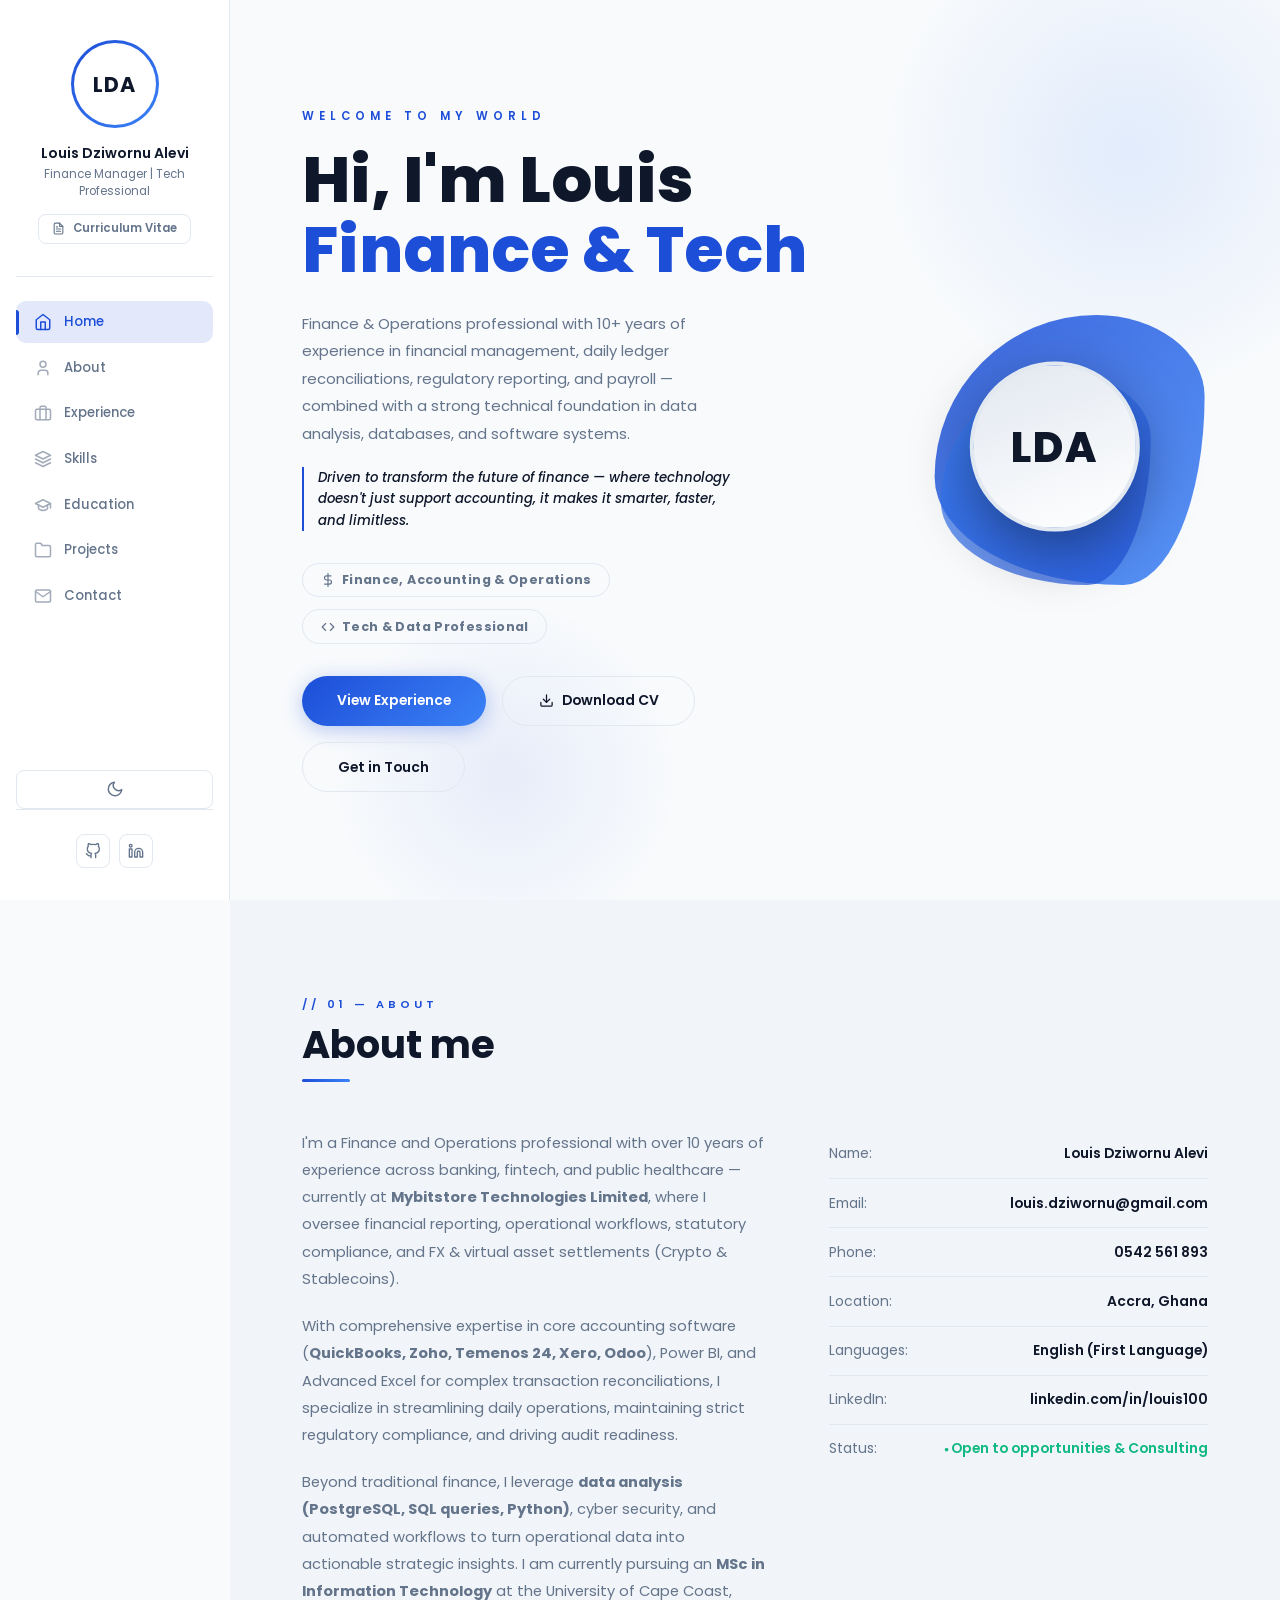
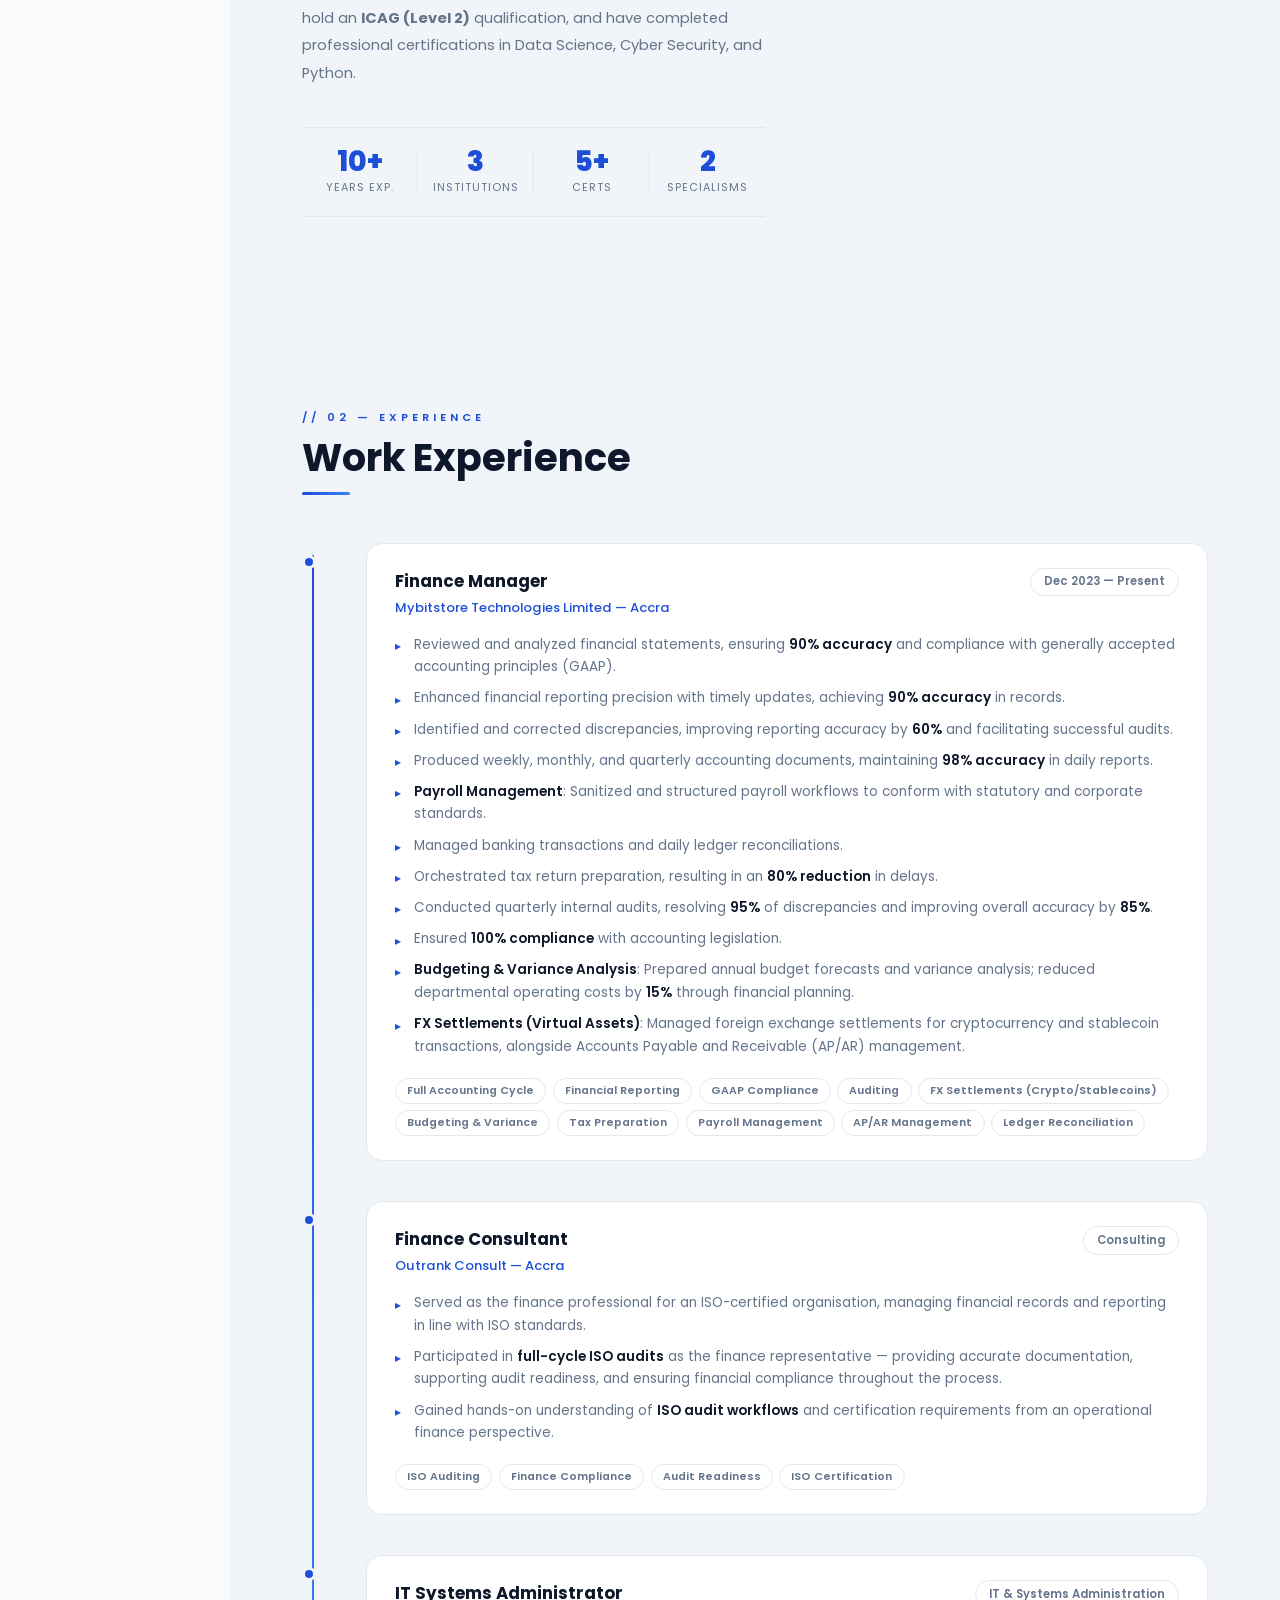
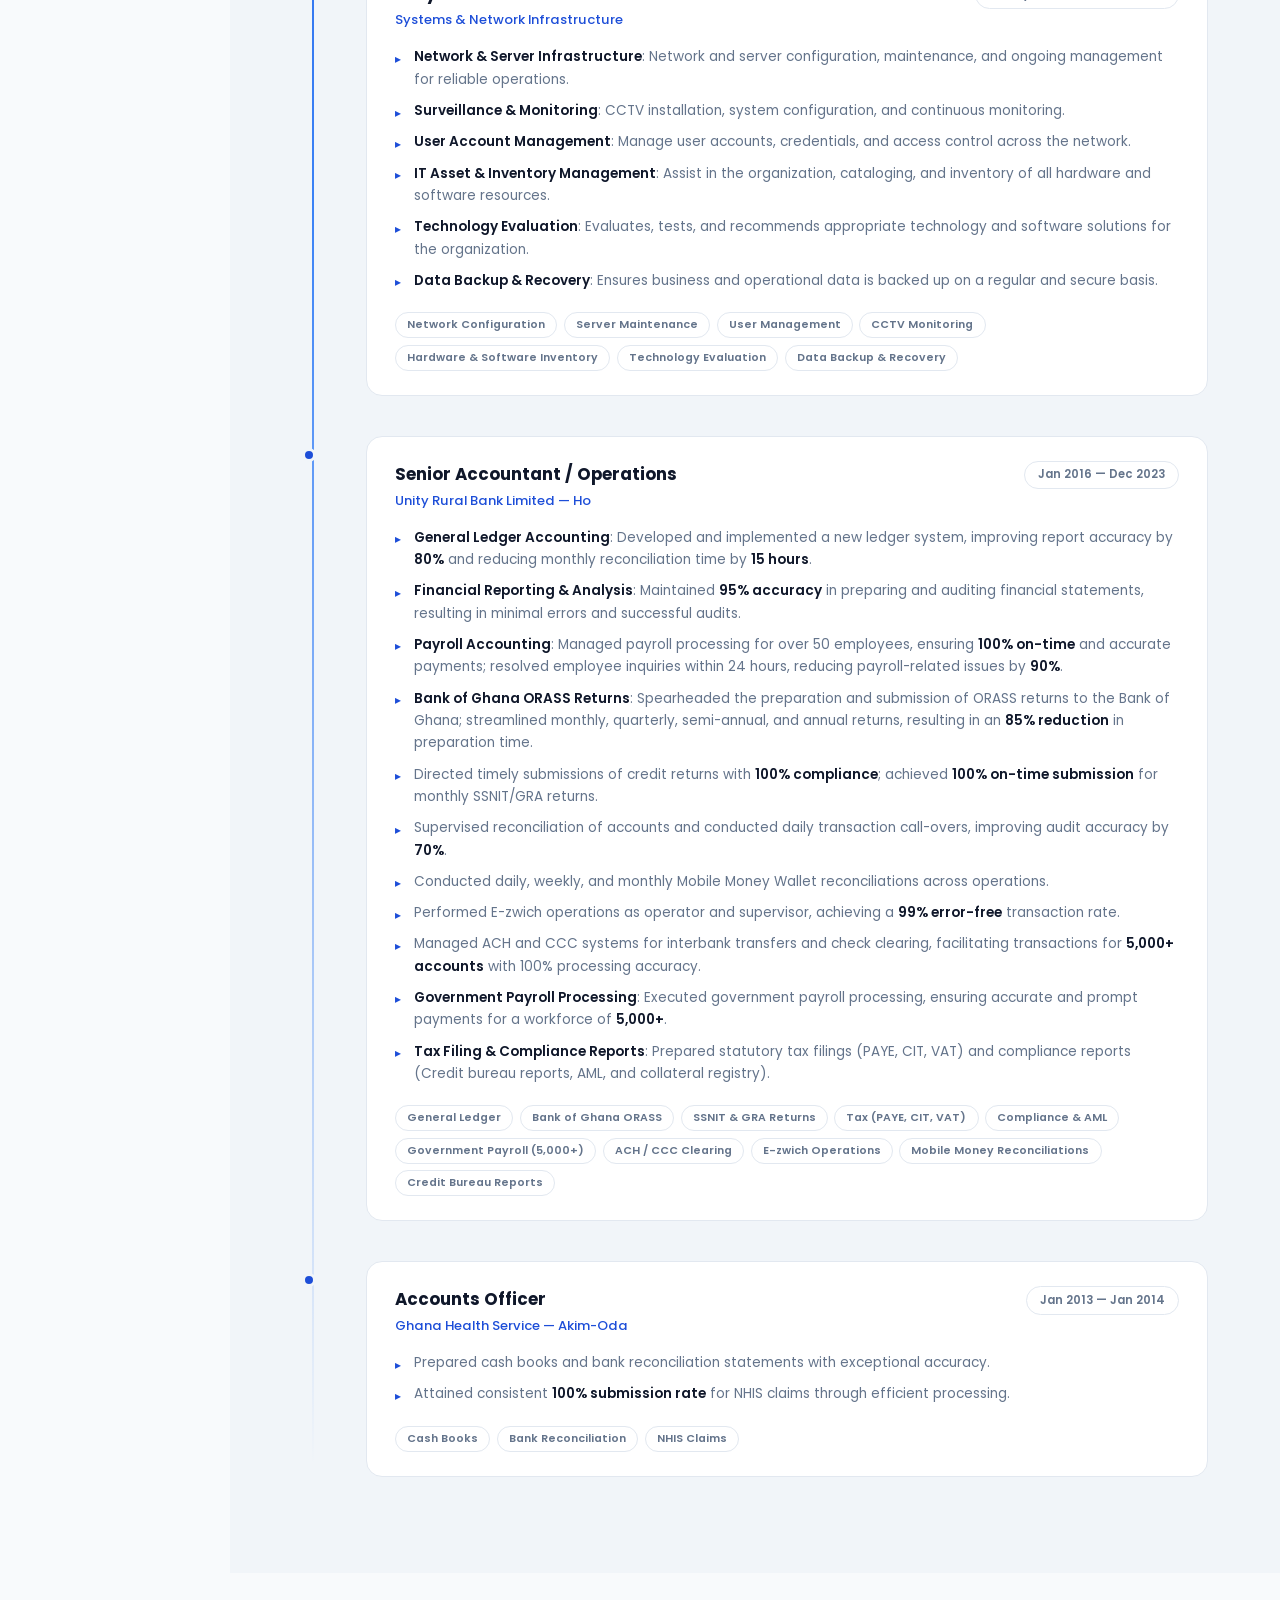
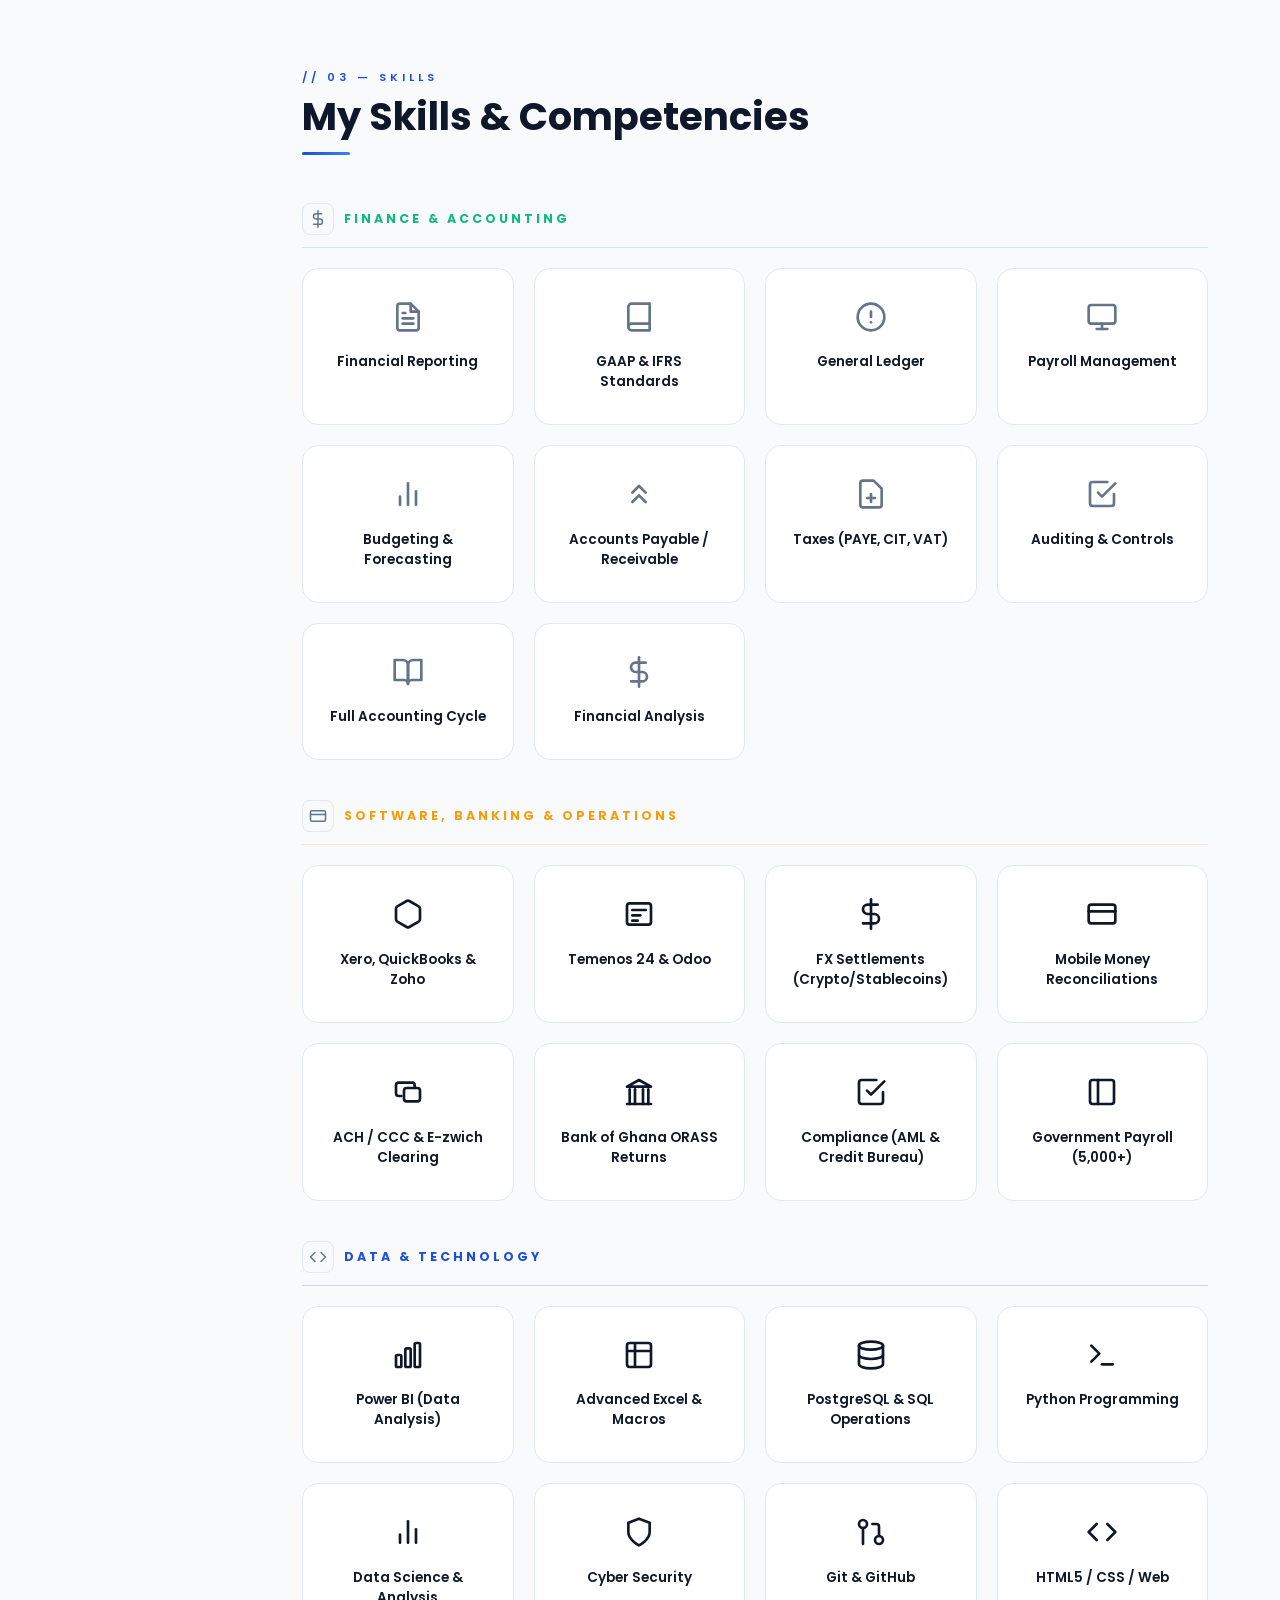
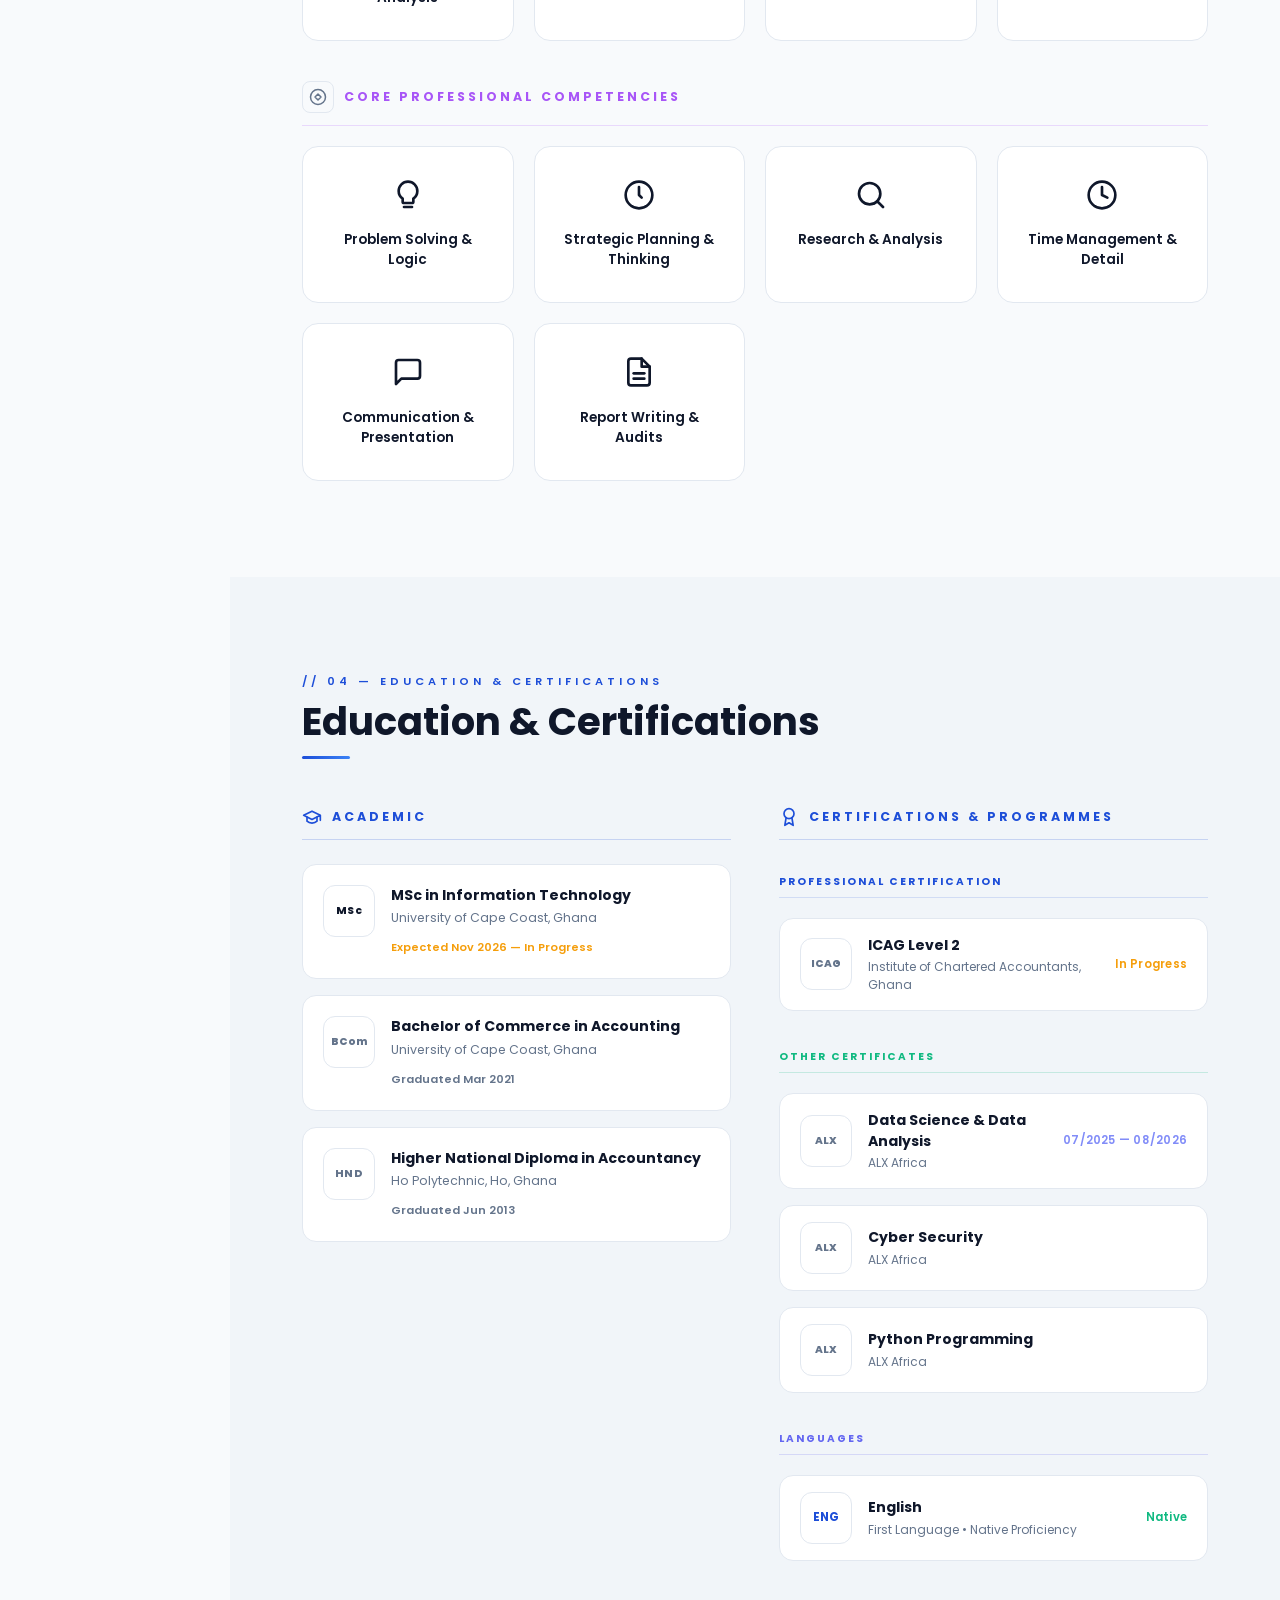
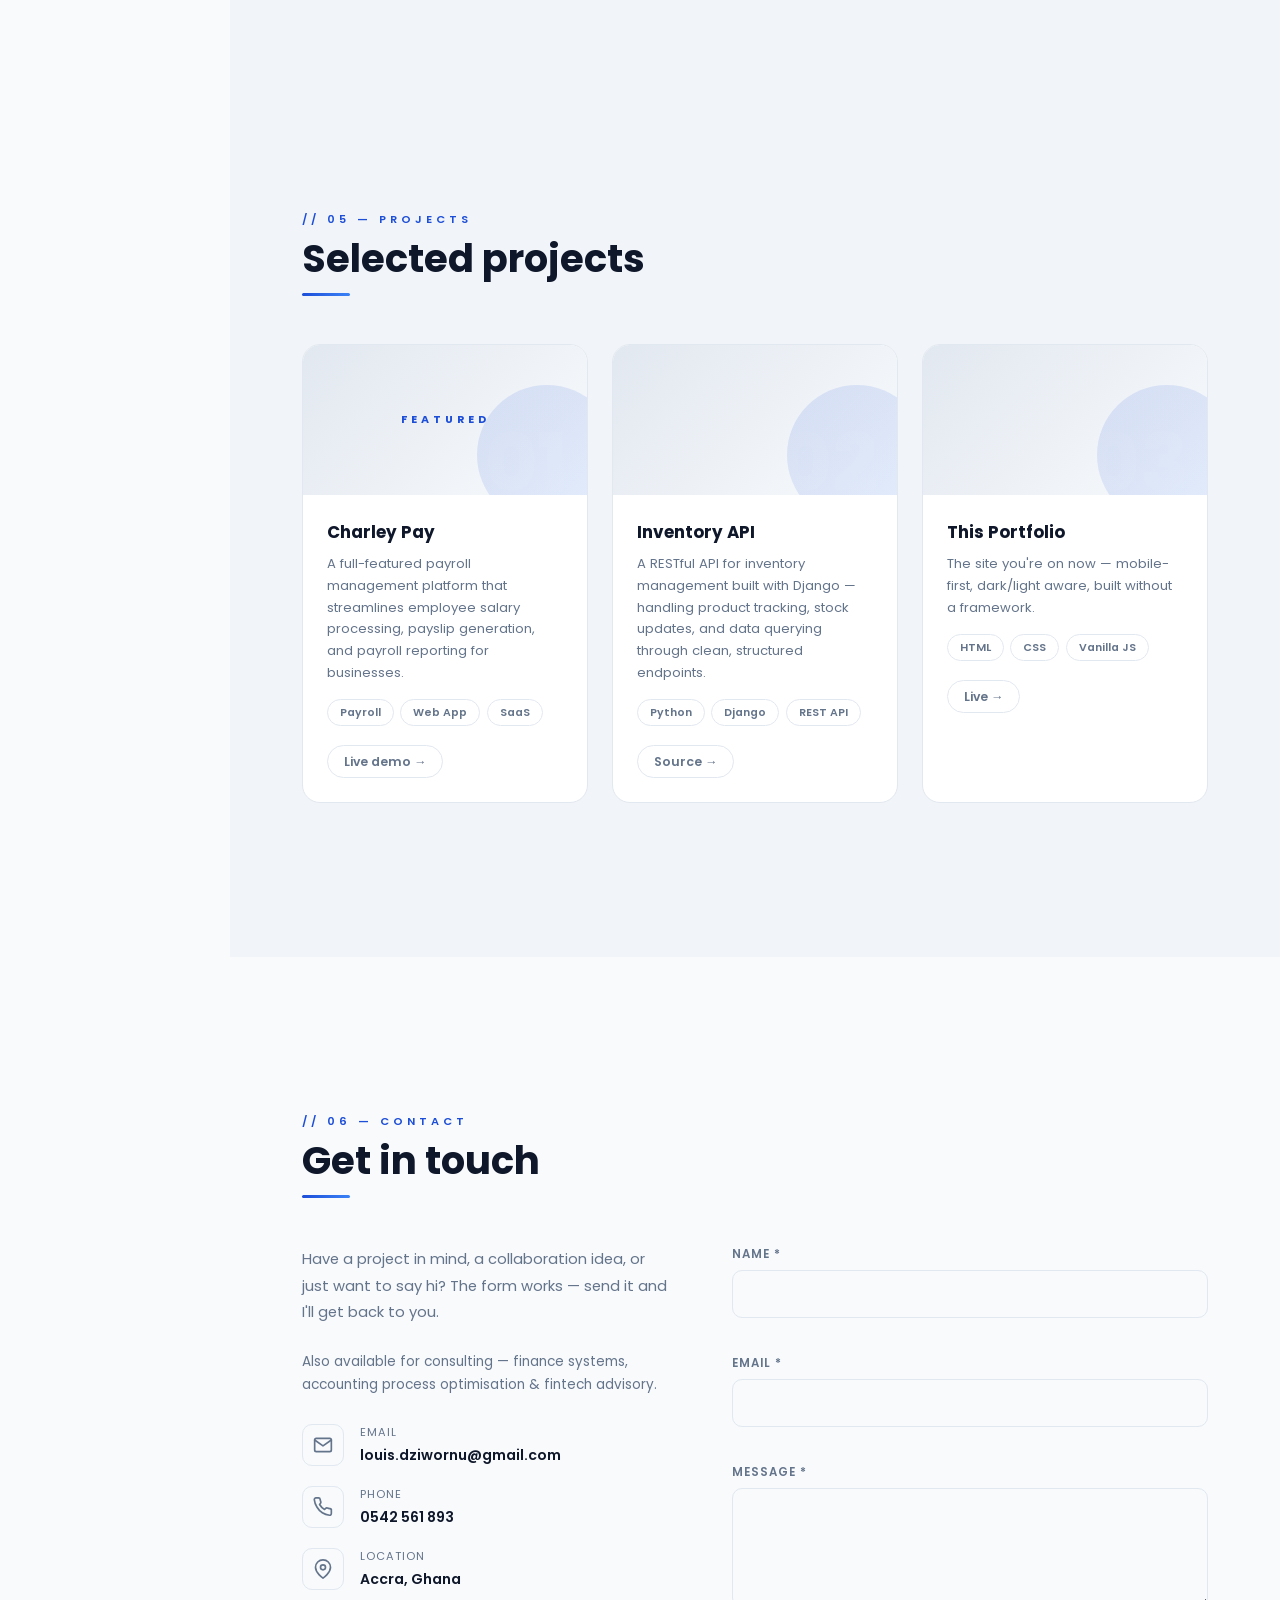
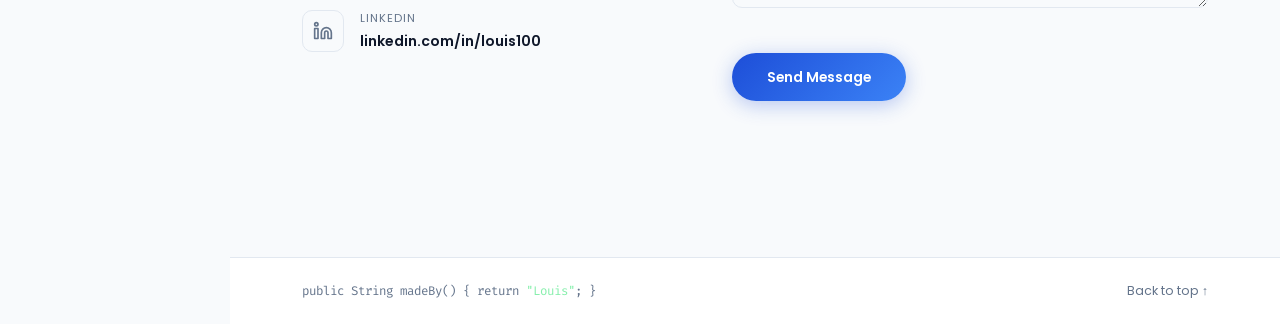
==== commit ac5e2bd0: "Update portfolio: IT Systems Administrator experience, borderless cert badges, and pixel-perfect CV " ====
--- a/index.html
+++ b/index.html
@@ -35,6 +35,10 @@
         </div>
         <h1 class="sidebar-name">Louis Dziwornu Alevi</h1>
         <p class="sidebar-role">Finance Manager | Tech Professional</p>
+        <a href="downloads.html" class="sidebar-cv-btn">
+          <svg width="13" height="13" viewBox="0 0 24 24" fill="none" stroke="currentColor" stroke-width="2" stroke-linecap="round" stroke-linejoin="round"><path d="M14 2H6a2 2 0 0 0-2 2v16a2 2 0 0 0 2 2h12a2 2 0 0 0 2-2V8z"></path><polyline points="14 2 14 8 20 8"></polyline><line x1="16" y1="13" x2="8" y2="13"></line><line x1="16" y1="17" x2="8" y2="17"></line><polyline points="10 9 9 9 8 9"></polyline></svg>
+          Curriculum Vitae
+        </a>
       </div>
 
       <nav class="sidebar-nav">
@@ -92,7 +96,7 @@
           <p class="hero-greeting">Welcome to my world</p>
           <h2 class="hero-heading">Hi, I'm Louis<br/><span class="accent">Finance & Tech</span></h2>
           <p class="hero-bio">
-            Detail-oriented Finance Manager with 10+ years of experience in financial management, reporting, and payroll — combined with a strong passion for technology, data analysis, and software development.
+            Finance &amp; Operations professional with 10+ years of experience in financial management, daily ledger reconciliations, regulatory reporting, and payroll — combined with a strong technical foundation in data analysis, databases, and software systems.
           </p>
           <p class="hero-mission">
             Driven to transform the future of finance — where technology doesn't just support accounting, it makes it smarter, faster, and limitless.
@@ -100,15 +104,19 @@
           <div class="hero-dual-badges">
             <span class="dual-badge badge-finance">
               <svg width="14" height="14" viewBox="0 0 24 24" fill="none" stroke="currentColor" stroke-width="2" stroke-linecap="round" stroke-linejoin="round"><line x1="12" y1="1" x2="12" y2="23"></line><path d="M17 5H9.5a3.5 3.5 0 0 0 0 7h5a3.5 3.5 0 0 1 0 7H6"></path></svg>
-              Finance Manager
+              Finance, Accounting &amp; Operations
             </span>
             <span class="dual-badge badge-tech">
               <svg width="14" height="14" viewBox="0 0 24 24" fill="none" stroke="currentColor" stroke-width="2" stroke-linecap="round" stroke-linejoin="round"><polyline points="16 18 22 12 16 6"></polyline><polyline points="8 6 2 12 8 18"></polyline></svg>
-              Tech Professional
+              Tech &amp; Data Professional
             </span>
           </div>
           <div class="hero-actions">
             <a href="#experience" class="btn btn-primary">View Experience</a>
+            <a href="downloads.html" class="btn btn-outline">
+              <svg width="15" height="15" viewBox="0 0 24 24" fill="none" stroke="currentColor" stroke-width="2" stroke-linecap="round" stroke-linejoin="round"><path d="M21 15v4a2 2 0 0 1-2 2H5a2 2 0 0 1-2-2v-4"></path><polyline points="7 10 12 15 17 10"></polyline><line x1="12" y1="15" x2="12" y2="3"></line></svg>
+              Download CV
+            </a>
             <a href="#contact" class="btn btn-outline">Get in Touch</a>
           </div>
         </div>
@@ -128,13 +136,13 @@
         <div class="about-grid">
           <div class="about-text">
             <p>
-              I'm a Finance Manager with over 10 years of professional experience spanning banking, fintech, and public health — currently at <strong>Mybitstore Technologies Limited</strong>, where I oversee financial operations, compliance, and FX transactions.
+              I'm a Finance and Operations professional with over 10 years of experience across banking, fintech, and public healthcare — currently at <strong>Mybitstore Technologies Limited</strong>, where I oversee financial reporting, operational workflows, statutory compliance, and FX &amp; virtual asset settlements (Crypto &amp; Stablecoins).
             </p>
             <p>
-              Beyond finance, I have a strong passion for technology — particularly <strong>data analysis</strong>, <strong>cyber security</strong>, and software development. I love exploring how data-driven insights and secure systems can transform financial decision-making and protect organisations from digital threats.
+              With comprehensive expertise in core accounting software (<strong>QuickBooks, Zoho, Temenos 24, Xero, Odoo</strong>), Power BI, and Advanced Excel for complex transaction reconciliations, I specialize in streamlining daily operations, maintaining strict regulatory compliance, and driving audit readiness.
             </p>
             <p>
-              I am currently pursuing an <strong>MSc in Information Technology</strong> at the University of Cape Coast, and hold ALX Africa certificates in Data Science, Cyber Security, and Python — further deepening my understanding of advanced computing and emerging technologies.
+              Beyond traditional finance, I leverage <strong>data analysis (PostgreSQL, SQL queries, Python)</strong>, cyber security, and automated workflows to turn operational data into actionable strategic insights. I am currently pursuing an <strong>MSc in Information Technology</strong> at the University of Cape Coast, hold an <strong>ICAG (Level 2)</strong> qualification, and have completed professional certifications in Data Science, Cyber Security, and Python.
             </p>
 
             <div class="about-stats">
@@ -145,7 +153,7 @@
               <div class="stat-divider"></div>
               <div class="stat-item">
                 <span class="stat-num">3</span>
-                <span class="stat-lbl">Companies</span>
+                <span class="stat-lbl">Institutions</span>
               </div>
               <div class="stat-divider"></div>
               <div class="stat-item">
@@ -177,6 +185,10 @@
               <div class="info-row">
                 <span class="info-key">Location:</span>
                 <span class="info-val">Accra, Ghana</span>
+              </div>
+              <div class="info-row">
+                <span class="info-key">Languages:</span>
+                <span class="info-val">English (First Language)</span>
               </div>
               <div class="info-row">
                 <span class="info-key">LinkedIn:</span>
@@ -211,17 +223,20 @@
                 <span class="tl-period">Dec 2023 &mdash; Present</span>
               </div>
               <ul class="tl-achievements">
-                <li>Managed the <strong>full accounting cycle</strong> — from journal entries and ledger maintenance to trial balance and final financial statements.</li>
-                <li>Reviewed financial statements ensuring <strong>70% accuracy</strong> & GAAP compliance; improved reporting accuracy by <strong>60%</strong>.</li>
-                <li>Produced weekly, monthly & quarterly accounting documents with <strong>98% accuracy</strong>.</li>
+                <li>Reviewed and analyzed financial statements, ensuring <strong>90% accuracy</strong> and compliance with generally accepted accounting principles (GAAP).</li>
+                <li>Enhanced financial reporting precision with timely updates, achieving <strong>90% accuracy</strong> in records.</li>
+                <li>Identified and corrected discrepancies, improving reporting accuracy by <strong>60%</strong> and facilitating successful audits.</li>
+                <li>Produced weekly, monthly, and quarterly accounting documents, maintaining <strong>98% accuracy</strong> in daily reports.</li>
+                <li><strong>Payroll Management</strong>: Sanitized and structured payroll workflows to conform with statutory and corporate standards.</li>
+                <li>Managed banking transactions and daily ledger reconciliations.</li>
                 <li>Orchestrated tax return preparation, resulting in an <strong>80% reduction</strong> in delays.</li>
-                <li>Conducted <strong>quarterly internal audits</strong>, resolving <strong>95%</strong> of discrepancies & improving overall accuracy by <strong>85%</strong>; facilitated successful external audits.</li>
+                <li>Conducted quarterly internal audits, resolving <strong>95%</strong> of discrepancies and improving overall accuracy by <strong>85%</strong>.</li>
                 <li>Ensured <strong>100% compliance</strong> with accounting legislation.</li>
-                <li>Reduced departmental operating costs by <strong>15%</strong> through budget preparation & financial planning.</li>
-                <li>Banking and FX transactions management.</li>
+                <li><strong>Budgeting &amp; Variance Analysis</strong>: Prepared annual budget forecasts and variance analysis; reduced departmental operating costs by <strong>15%</strong> through financial planning.</li>
+                <li><strong>FX Settlements (Virtual Assets)</strong>: Managed foreign exchange settlements for cryptocurrency and stablecoin transactions, alongside Accounts Payable and Receivable (AP/AR) management.</li>
               </ul>
               <div class="tl-tags">
-                <span>Full Accounting Cycle</span><span>Financial Reporting</span><span>GAAP Compliance</span><span>Auditing</span><span>FX Transactions</span><span>Budgeting</span><span>Tax</span>
+                <span>Full Accounting Cycle</span><span>Financial Reporting</span><span>GAAP Compliance</span><span>Auditing</span><span>FX Settlements (Crypto/Stablecoins)</span><span>Budgeting &amp; Variance</span><span>Tax Preparation</span><span>Payroll Management</span><span>AP/AR Management</span><span>Ledger Reconciliation</span>
               </div>
             </div>
           </div>
@@ -248,30 +263,57 @@
             </div>
           </div>
 
+          <!-- IT Systems Administrator -->
+          <div class="timeline-item">
+            <div class="tl-dot"></div>
+            <div class="tl-card">
+              <div class="tl-header">
+                <div class="tl-title-group">
+                  <h3 class="tl-role">IT Systems Administrator</h3>
+                  <p class="tl-company">Systems &amp; Network Infrastructure</p>
+                </div>
+                <span class="tl-period">IT &amp; Systems Administration</span>
+              </div>
+              <ul class="tl-achievements">
+                <li><strong>Network &amp; Server Infrastructure</strong>: Network and server configuration, maintenance, and ongoing management for reliable operations.</li>
+                <li><strong>Surveillance &amp; Monitoring</strong>: CCTV installation, system configuration, and continuous monitoring.</li>
+                <li><strong>User Account Management</strong>: Manage user accounts, credentials, and access control across the network.</li>
+                <li><strong>IT Asset &amp; Inventory Management</strong>: Assist in the organization, cataloging, and inventory of all hardware and software resources.</li>
+                <li><strong>Technology Evaluation</strong>: Evaluates, tests, and recommends appropriate technology and software solutions for the organization.</li>
+                <li><strong>Data Backup &amp; Recovery</strong>: Ensures business and operational data is backed up on a regular and secure basis.</li>
+              </ul>
+              <div class="tl-tags">
+                <span>Network Configuration</span><span>Server Maintenance</span><span>User Management</span><span>CCTV Monitoring</span><span>Hardware &amp; Software Inventory</span><span>Technology Evaluation</span><span>Data Backup &amp; Recovery</span>
+              </div>
+            </div>
+          </div>
+
           <!-- Job 2 -->
           <div class="timeline-item">
             <div class="tl-dot"></div>
             <div class="tl-card">
               <div class="tl-header">
                 <div class="tl-title-group">
-                  <h3 class="tl-role">Accountant</h3>
+                  <h3 class="tl-role">Senior Accountant / Operations</h3>
                   <p class="tl-company">Unity Rural Bank Limited &mdash; Ho</p>
                 </div>
                 <span class="tl-period">Jan 2016 &mdash; Dec 2023</span>
               </div>
               <ul class="tl-achievements">
-                <li>Executed the <strong>full accounting cycle</strong> — data entry, journal postings, ledger reconciliation, trial balance, and financial statement preparation.</li>
-                <li>Developed a new ledger system, improving report accuracy by <strong>80%</strong> & reducing monthly reconciliation time by <strong>15 hours</strong>.</li>
-                <li>Maintained <strong>95% accuracy</strong> in preparing and auditing financial statements; sat in numerous internal and regulatory audits — ensuring full compliance and accurate financial documentation throughout.</li>
-                <li>Managed Accounts Payable & Receivable with timely reconciliation and vendor/client follow-ups.</li>
-                <li>Managed payroll for <strong>50+ employees</strong> with <strong>100% on-time</strong> and accurate payments.</li>
-                <li>Reduced payroll-related issues by <strong>90%</strong>; resolved employee inquiries within 24 hours.</li>
-                <li>Streamlined monthly, quarterly & annual returns — <strong>85% reduction</strong> in preparation time.</li>
-                <li>Managed ACH & CCC systems for <strong>5,000+ accounts</strong> with 100% processing accuracy.</li>
-                <li>Performed E-zwich operations as operator and supervisor — <strong>99% error-free</strong> transaction rate.</li>
+                <li><strong>General Ledger Accounting</strong>: Developed and implemented a new ledger system, improving report accuracy by <strong>80%</strong> and reducing monthly reconciliation time by <strong>15 hours</strong>.</li>
+                <li><strong>Financial Reporting &amp; Analysis</strong>: Maintained <strong>95% accuracy</strong> in preparing and auditing financial statements, resulting in minimal errors and successful audits.</li>
+                <li><strong>Payroll Accounting</strong>: Managed payroll processing for over 50 employees, ensuring <strong>100% on-time</strong> and accurate payments; resolved employee inquiries within 24 hours, reducing payroll-related issues by <strong>90%</strong>.</li>
+                <li><strong>Bank of Ghana ORASS Returns</strong>: Spearheaded the preparation and submission of ORASS returns to the Bank of Ghana; streamlined monthly, quarterly, semi-annual, and annual returns, resulting in an <strong>85% reduction</strong> in preparation time.</li>
+                <li>Directed timely submissions of credit returns with <strong>100% compliance</strong>; achieved <strong>100% on-time submission</strong> for monthly SSNIT/GRA returns.</li>
+                <li>Supervised reconciliation of accounts and conducted daily transaction call-overs, improving audit accuracy by <strong>70%</strong>.</li>
+                <li>Conducted daily, weekly, and monthly Mobile Money Wallet reconciliations across operations.</li>
+                <li>Performed E-zwich operations as operator and supervisor, achieving a <strong>99% error-free</strong> transaction rate.</li>
+                <li>Managed ACH and CCC systems for interbank transfers and check clearing, facilitating transactions for <strong>5,000+ accounts</strong> with 100% processing accuracy.</li>
+                <li><strong>Government Payroll Processing</strong>: Executed government payroll processing, ensuring accurate and prompt payments for a workforce of <strong>5,000+</strong>.</li>
+                <li><strong>Tax Filing &amp; Compliance Reports</strong>: Prepared statutory tax filings (PAYE, CIT, VAT) and compliance reports (Credit bureau reports, AML, and collateral registry).</li>
               </ul>
               <div class="tl-tags">
-                <span>Full Accounting Cycle</span><span>Auditing</span><span>General Ledger</span><span>AP/AR</span><span>Payroll</span><span>SSNIT/GRA Returns</span><span>Mobile Money</span>
+                <span>General Ledger</span><span>Bank of Ghana ORASS</span><span>SSNIT &amp; GRA Returns</span><span>Tax (PAYE, CIT, VAT)</span><span>Compliance &amp; AML</span><span>Government Payroll (5,000+)</span><span>ACH / CCC Clearing</span><span>E-zwich Operations</span><span>Mobile Money Reconciliations</span><span>Credit Bureau Reports</span>
               </div>
             </div>
           </div>
@@ -303,10 +345,10 @@
       <!-- SKILLS -->
       <section class="section skills" id="skills">
         <p class="eyebrow">// 03 — skills</p>
-        <h2 class="section-title">My Skills</h2>
+        <h2 class="section-title">My Skills &amp; Competencies</h2>
         <div class="section-line"></div>
 
-        <!-- Finance Skills -->
+        <!-- Category 1: Finance & Accounting -->
         <div class="skills-category-header">
           <span class="cat-icon">
             <svg width="18" height="18" viewBox="0 0 24 24" fill="none" stroke="currentColor" stroke-width="2" stroke-linecap="round" stroke-linejoin="round"><line x1="12" y1="1" x2="12" y2="23"></line><path d="M17 5H9.5a3.5 3.5 0 0 0 0 7h5a3.5 3.5 0 0 1 0 7H6"></path></svg>
@@ -322,6 +364,18 @@
           </div>
           <div class="skill-card skill-finance">
             <span class="skill-icon">
+              <svg width="32" height="32" viewBox="0 0 24 24" fill="none" stroke="currentColor" stroke-width="2" stroke-linecap="round" stroke-linejoin="round"><path d="M4 19.5A2.5 2.5 0 0 1 6.5 17H20"></path><path d="M6.5 2H20v20H6.5A2.5 2.5 0 0 1 4 19.5v-15A2.5 2.5 0 0 1 6.5 2z"></path></svg>
+            </span>
+            <div class="skill-name">GAAP &amp; IFRS Standards</div>
+          </div>
+          <div class="skill-card skill-finance">
+            <span class="skill-icon">
+              <svg width="32" height="32" viewBox="0 0 24 24" fill="none" stroke="currentColor" stroke-width="2" stroke-linecap="round" stroke-linejoin="round"><circle cx="12" cy="12" r="10"></circle><line x1="12" y1="8" x2="12" y2="12"></line><line x1="12" y1="16" x2="12.01" y2="16"></line></svg>
+            </span>
+            <div class="skill-name">General Ledger</div>
+          </div>
+          <div class="skill-card skill-finance">
+            <span class="skill-icon">
               <svg width="32" height="32" viewBox="0 0 24 24" fill="none" stroke="currentColor" stroke-width="2" stroke-linecap="round" stroke-linejoin="round"><rect x="2" y="3" width="20" height="14" rx="2" ry="2"></rect><line x1="8" y1="21" x2="16" y2="21"></line><line x1="12" y1="17" x2="12" y2="21"></line></svg>
             </span>
             <div class="skill-name">Payroll Management</div>
@@ -334,103 +388,195 @@
           </div>
           <div class="skill-card skill-finance">
             <span class="skill-icon">
-              <svg width="32" height="32" viewBox="0 0 24 24" fill="none" stroke="currentColor" stroke-width="2" stroke-linecap="round" stroke-linejoin="round"><circle cx="12" cy="12" r="10"></circle><line x1="12" y1="8" x2="12" y2="12"></line><line x1="12" y1="16" x2="12.01" y2="16"></line></svg>
-            </span>
-            <div class="skill-name">General Ledger</div>
+              <svg width="32" height="32" viewBox="0 0 24 24" fill="none" stroke="currentColor" stroke-width="2" stroke-linecap="round" stroke-linejoin="round"><path d="M17 11l-5-5-5 5"></path><path d="M17 18l-5-5-5 5"></path></svg>
+            </span>
+            <div class="skill-name">Accounts Payable / Receivable</div>
+          </div>
+          <div class="skill-card skill-finance">
+            <span class="skill-icon">
+              <svg width="32" height="32" viewBox="0 0 24 24" fill="none" stroke="currentColor" stroke-width="2" stroke-linecap="round" stroke-linejoin="round"><path d="M14 2H6a2 2 0 0 0-2 2v16a2 2 0 0 0 2 2h12a2 2 0 0 0 2-2V8z"></path><line x1="9" y1="15" x2="15" y2="15"></line><line x1="12" y1="12" x2="12" y2="18"></line></svg>
+            </span>
+            <div class="skill-name">Taxes (PAYE, CIT, VAT)</div>
+          </div>
+          <div class="skill-card skill-finance">
+            <span class="skill-icon">
+              <svg width="32" height="32" viewBox="0 0 24 24" fill="none" stroke="currentColor" stroke-width="2" stroke-linecap="round" stroke-linejoin="round"><polyline points="9 11 12 14 22 4"></polyline><path d="M21 12v7a2 2 0 0 1-2 2H5a2 2 0 0 1-2-2V5a2 2 0 0 1 2-2h11"></path></svg>
+            </span>
+            <div class="skill-name">Auditing &amp; Controls</div>
+          </div>
+          <div class="skill-card skill-finance">
+            <span class="skill-icon">
+              <svg width="32" height="32" viewBox="0 0 24 24" fill="none" stroke="currentColor" stroke-width="2" stroke-linecap="round" stroke-linejoin="round"><path d="M2 3h6a4 4 0 0 1 4 4v14a3 3 0 0 0-3-3H2z"></path><path d="M22 3h-6a4 4 0 0 0-4 4v14a3 3 0 0 1 3-3h7z"></path></svg>
+            </span>
+            <div class="skill-name">Full Accounting Cycle</div>
           </div>
           <div class="skill-card skill-finance">
             <span class="skill-icon">
               <svg width="32" height="32" viewBox="0 0 24 24" fill="none" stroke="currentColor" stroke-width="2" stroke-linecap="round" stroke-linejoin="round"><line x1="12" y1="1" x2="12" y2="23"></line><path d="M17 5H9.5a3.5 3.5 0 0 0 0 7h5a3.5 3.5 0 0 1 0 7H6"></path></svg>
             </span>
-            <div class="skill-name">FX Settlements</div>
-          </div>
-          <div class="skill-card skill-finance">
+            <div class="skill-name">Financial Analysis</div>
+          </div>
+        </div>
+
+        <!-- Category 2: Software & Banking Operations -->
+        <div class="skills-category-header skills-category-header--ops">
+          <span class="cat-icon">
+            <svg width="18" height="18" viewBox="0 0 24 24" fill="none" stroke="currentColor" stroke-width="2" stroke-linecap="round" stroke-linejoin="round"><rect x="2" y="5" width="20" height="14" rx="2"></rect><line x1="2" y1="10" x2="22" y2="10"></line></svg>
+          </span>
+          Software, Banking &amp; Operations
+        </div>
+        <div class="skills-grid">
+          <div class="skill-card">
+            <span class="skill-icon">
+              <svg width="32" height="32" viewBox="0 0 24 24" fill="none" stroke="currentColor" stroke-width="2" stroke-linecap="round" stroke-linejoin="round"><path d="M21 16V8a2 2 0 0 0-1-1.73l-7-4a2 2 0 0 0-2 0l-7 4A2 2 0 0 0 3 8v8a2 2 0 0 0 1 1.73l7 4a2 2 0 0 0 2 0l7-4A2 2 0 0 0 21 16z"></path></svg>
+            </span>
+            <div class="skill-name">Xero, QuickBooks &amp; Zoho</div>
+          </div>
+          <div class="skill-card">
+            <span class="skill-icon">
+              <svg width="32" height="32" viewBox="0 0 24 24" fill="none" stroke="currentColor" stroke-width="2" stroke-linecap="round" stroke-linejoin="round"><rect x="3" y="4" width="18" height="16" rx="2"></rect><line x1="7" y1="9" x2="17" y2="9"></line><line x1="7" y1="13" x2="13" y2="13"></line><line x1="7" y1="17" x2="11" y2="17"></line></svg>
+            </span>
+            <div class="skill-name">Temenos 24 &amp; Odoo</div>
+          </div>
+          <div class="skill-card">
+            <span class="skill-icon">
+              <svg width="32" height="32" viewBox="0 0 24 24" fill="none" stroke="currentColor" stroke-width="2" stroke-linecap="round" stroke-linejoin="round"><line x1="12" y1="1" x2="12" y2="23"></line><path d="M17 5H9.5a3.5 3.5 0 0 0 0 7h5a3.5 3.5 0 0 1 0 7H6"></path></svg>
+            </span>
+            <div class="skill-name">FX Settlements (Crypto/Stablecoins)</div>
+          </div>
+          <div class="skill-card">
+            <span class="skill-icon">
+              <svg width="32" height="32" viewBox="0 0 24 24" fill="none" stroke="currentColor" stroke-width="2" stroke-linecap="round" stroke-linejoin="round"><rect x="2" y="5" width="20" height="14" rx="2"></rect><line x1="2" y1="10" x2="22" y2="10"></line></svg>
+            </span>
+            <div class="skill-name">Mobile Money Reconciliations</div>
+          </div>
+          <div class="skill-card">
+            <span class="skill-icon">
+              <svg width="32" height="32" viewBox="0 0 24 24" fill="none" stroke="currentColor" stroke-width="2" stroke-linecap="round" stroke-linejoin="round"><path d="M17 9V7a2 2 0 0 0-2-2H5a2 2 0 0 0-2 2v6a2 2 0 0 0 2 2h2"></path><rect x="9" y="9" width="12" height="10" rx="2"></rect></svg>
+            </span>
+            <div class="skill-name">ACH / CCC &amp; E-zwich Clearing</div>
+          </div>
+          <div class="skill-card">
+            <span class="skill-icon">
+              <svg width="32" height="32" viewBox="0 0 24 24" fill="none" stroke="currentColor" stroke-width="2" stroke-linecap="round" stroke-linejoin="round"><path d="M3 21h18"></path><path d="M5 21V10"></path><path d="M19 21V10"></path><path d="M9 21V10"></path><path d="M15 21V10"></path><path d="M12 3l9 5H3l9-5z"></path></svg>
+            </span>
+            <div class="skill-name">Bank of Ghana ORASS Returns</div>
+          </div>
+          <div class="skill-card">
             <span class="skill-icon">
               <svg width="32" height="32" viewBox="0 0 24 24" fill="none" stroke="currentColor" stroke-width="2" stroke-linecap="round" stroke-linejoin="round"><polyline points="9 11 12 14 22 4"></polyline><path d="M21 12v7a2 2 0 0 1-2 2H5a2 2 0 0 1-2-2V5a2 2 0 0 1 2-2h11"></path></svg>
             </span>
-            <div class="skill-name">Regulatory Compliance</div>
-          </div>
-          <div class="skill-card skill-finance">
-            <span class="skill-icon">
-              <svg width="32" height="32" viewBox="0 0 24 24" fill="none" stroke="currentColor" stroke-width="2" stroke-linecap="round" stroke-linejoin="round"><path d="M9 3H5a2 2 0 0 0-2 2v4m6-6h10a2 2 0 0 1 2 2v4M9 3v18m0 0h10a2 2 0 0 0 2-2V9M9 21H5a2 2 0 0 1-2-2V9m0 0h18"></path></svg>
-            </span>
-            <div class="skill-name">Advanced Excel &amp; Macros</div>
-          </div>
-          <div class="skill-card skill-finance">
-            <span class="skill-icon">
-              <svg width="32" height="32" viewBox="0 0 24 24" fill="none" stroke="currentColor" stroke-width="2" stroke-linecap="round" stroke-linejoin="round"><path d="M21 16V8a2 2 0 0 0-1-1.73l-7-4a2 2 0 0 0-2 0l-7 4A2 2 0 0 0 3 8v8a2 2 0 0 0 1 1.73l7 4a2 2 0 0 0 2 0l7-4A2 2 0 0 0 21 16z"></path></svg>
-            </span>
-            <div class="skill-name">Xero / QuickBooks / Odoo</div>
-          </div>
-          <div class="skill-card skill-finance">
-            <span class="skill-icon">
-              <svg width="32" height="32" viewBox="0 0 24 24" fill="none" stroke="currentColor" stroke-width="2" stroke-linecap="round" stroke-linejoin="round"><path d="M2 3h6a4 4 0 0 1 4 4v14a3 3 0 0 0-3-3H2z"></path><path d="M22 3h-6a4 4 0 0 0-4 4v14a3 3 0 0 1 3-3h7z"></path></svg>
-            </span>
-            <div class="skill-name">Full Accounting Cycle</div>
-          </div>
-          <div class="skill-card skill-finance">
-            <span class="skill-icon">
-              <svg width="32" height="32" viewBox="0 0 24 24" fill="none" stroke="currentColor" stroke-width="2" stroke-linecap="round" stroke-linejoin="round"><path d="M9 11l3 3L22 4"></path><path d="M21 12v7a2 2 0 0 1-2 2H5a2 2 0 0 1-2-2V5a2 2 0 0 1 2-2h11"></path></svg>
-            </span>
-            <div class="skill-name">Auditing</div>
-          </div>
-        </div>
-
-        <!-- Tech Skills -->
+            <div class="skill-name">Compliance (AML &amp; Credit Bureau)</div>
+          </div>
+          <div class="skill-card">
+            <span class="skill-icon">
+              <svg width="32" height="32" viewBox="0 0 24 24" fill="none" stroke="currentColor" stroke-width="2" stroke-linecap="round" stroke-linejoin="round"><rect x="3" y="3" width="18" height="18" rx="2" ry="2"></rect><line x1="9" y1="3" x2="9" y2="21"></line></svg>
+            </span>
+            <div class="skill-name">Government Payroll (5,000+)</div>
+          </div>
+        </div>
+
+        <!-- Category 3: Data & Technology -->
         <div class="skills-category-header skills-category-header--tech">
           <span class="cat-icon">
             <svg width="18" height="18" viewBox="0 0 24 24" fill="none" stroke="currentColor" stroke-width="2" stroke-linecap="round" stroke-linejoin="round"><polyline points="16 18 22 12 16 6"></polyline><polyline points="8 6 2 12 8 18"></polyline></svg>
           </span>
-          Technology
+          Data &amp; Technology
         </div>
         <div class="skills-grid">
           <div class="skill-card">
             <span class="skill-icon">
+              <svg width="32" height="32" viewBox="0 0 24 24" fill="none" stroke="currentColor" stroke-width="2" stroke-linecap="round" stroke-linejoin="round"><rect x="3" y="12" width="4" height="9" rx="1"></rect><rect x="10" y="7" width="4" height="14" rx="1"></rect><rect x="17" y="3" width="4" height="18" rx="1"></rect></svg>
+            </span>
+            <div class="skill-name">Power BI (Data Analysis)</div>
+          </div>
+          <div class="skill-card">
+            <span class="skill-icon">
+              <svg width="32" height="32" viewBox="0 0 24 24" fill="none" stroke="currentColor" stroke-width="2" stroke-linecap="round" stroke-linejoin="round"><path d="M9 3H5a2 2 0 0 0-2 2v4m6-6h10a2 2 0 0 1 2 2v4M9 3v18m0 0h10a2 2 0 0 0 2-2V9M9 21H5a2 2 0 0 1-2-2V9m0 0h18"></path></svg>
+            </span>
+            <div class="skill-name">Advanced Excel &amp; Macros</div>
+          </div>
+          <div class="skill-card">
+            <span class="skill-icon">
+              <svg width="32" height="32" viewBox="0 0 24 24" fill="none" stroke="currentColor" stroke-width="2" stroke-linecap="round" stroke-linejoin="round"><ellipse cx="12" cy="5" rx="9" ry="3"></ellipse><path d="M21 12c0 1.66-4 3-9 3s-9-1.34-9-3"></path><path d="M3 5v14c0 1.66 4 3 9 3s9-1.34 9-3V5"></path></svg>
+            </span>
+            <div class="skill-name">PostgreSQL &amp; SQL Operations</div>
+          </div>
+          <div class="skill-card">
+            <span class="skill-icon">
+              <svg width="32" height="32" viewBox="0 0 24 24" fill="none" stroke="currentColor" stroke-width="2" stroke-linecap="round" stroke-linejoin="round"><polyline points="4 17 10 11 4 5"></polyline><line x1="12" y1="19" x2="20" y2="19"></line></svg>
+            </span>
+            <div class="skill-name">Python Programming</div>
+          </div>
+          <div class="skill-card">
+            <span class="skill-icon">
+              <svg width="32" height="32" viewBox="0 0 24 24" fill="none" stroke="currentColor" stroke-width="2" stroke-linecap="round" stroke-linejoin="round"><line x1="18" y1="20" x2="18" y2="10"></line><line x1="12" y1="20" x2="12" y2="4"></line><line x1="6" y1="20" x2="6" y2="14"></line></svg>
+            </span>
+            <div class="skill-name">Data Science &amp; Analysis</div>
+          </div>
+          <div class="skill-card">
+            <span class="skill-icon">
+              <svg width="32" height="32" viewBox="0 0 24 24" fill="none" stroke="currentColor" stroke-width="2" stroke-linecap="round" stroke-linejoin="round"><path d="M12 22s8-4 8-10V5l-8-3-8 3v7c0 6 8 10 8 10z"></path></svg>
+            </span>
+            <div class="skill-name">Cyber Security</div>
+          </div>
+          <div class="skill-card">
+            <span class="skill-icon">
+              <svg width="32" height="32" viewBox="0 0 24 24" fill="none" stroke="currentColor" stroke-width="2" stroke-linecap="round" stroke-linejoin="round"><circle cx="18" cy="18" r="3"></circle><circle cx="6" cy="6" r="3"></circle><path d="M13 6h3a2 2 0 0 1 2 2v7"></path><line x1="6" y1="9" x2="6" y2="21"></line></svg>
+            </span>
+            <div class="skill-name">Git &amp; GitHub</div>
+          </div>
+          <div class="skill-card">
+            <span class="skill-icon">
               <svg width="32" height="32" viewBox="0 0 24 24" fill="none" stroke="currentColor" stroke-width="2" stroke-linecap="round" stroke-linejoin="round"><polyline points="16 18 22 12 16 6"></polyline><polyline points="8 6 2 12 8 18"></polyline></svg>
             </span>
-            <div class="skill-name">HTML5 / CSS</div>
-          </div>
-          <div class="skill-card">
-            <span class="skill-icon">
-              <svg width="32" height="32" viewBox="0 0 24 24" fill="none" stroke="currentColor" stroke-width="2" stroke-linecap="round" stroke-linejoin="round"><circle cx="18" cy="18" r="3"></circle><circle cx="6" cy="6" r="3"></circle><path d="M13 6h3a2 2 0 0 1 2 2v7"></path><line x1="6" y1="9" x2="6" y2="21"></line></svg>
-            </span>
-            <div class="skill-name">Git &amp; GitHub</div>
-          </div>
-          <div class="skill-card">
-            <span class="skill-icon">
-              <svg width="32" height="32" viewBox="0 0 24 24" fill="none" stroke="currentColor" stroke-width="2" stroke-linecap="round" stroke-linejoin="round"><line x1="18" y1="20" x2="18" y2="10"></line><line x1="12" y1="20" x2="12" y2="4"></line><line x1="6" y1="20" x2="6" y2="14"></line></svg>
-            </span>
-            <div class="skill-name">Data Analysis</div>
-          </div>
-          <div class="skill-card">
-            <span class="skill-icon">
-              <svg width="32" height="32" viewBox="0 0 24 24" fill="none" stroke="currentColor" stroke-width="2" stroke-linecap="round" stroke-linejoin="round"><polyline points="4 17 10 11 4 5"></polyline><line x1="12" y1="19" x2="20" y2="19"></line></svg>
-            </span>
-            <div class="skill-name">Python</div>
-          </div>
-          <div class="skill-card">
-            <span class="skill-icon">
-              <svg width="32" height="32" viewBox="0 0 24 24" fill="none" stroke="currentColor" stroke-width="2" stroke-linecap="round" stroke-linejoin="round"><ellipse cx="12" cy="5" rx="9" ry="3"></ellipse><path d="M21 12c0 1.66-4 3-9 3s-9-1.34-9-3"></path><path d="M3 5v14c0 1.66 4 3 9 3s9-1.34 9-3V5"></path></svg>
-            </span>
-            <div class="skill-name">SQL</div>
-          </div>
-          <div class="skill-card">
-            <span class="skill-icon">
-              <svg width="32" height="32" viewBox="0 0 24 24" fill="none" stroke="currentColor" stroke-width="2" stroke-linecap="round" stroke-linejoin="round"><path d="M12 22s8-4 8-10V5l-8-3-8 3v7c0 6 8 10 8 10z"></path></svg>
-            </span>
-            <div class="skill-name">Cyber Security</div>
-          </div>
-          <div class="skill-card">
-            <span class="skill-icon">
-              <svg width="32" height="32" viewBox="0 0 24 24" fill="none" stroke="currentColor" stroke-width="2" stroke-linecap="round" stroke-linejoin="round"><rect x="2" y="3" width="20" height="14" rx="2" ry="2"></rect><line x1="8" y1="21" x2="16" y2="21"></line><line x1="12" y1="17" x2="12" y2="21"></line></svg>
-            </span>
-            <div class="skill-name">Responsive Design</div>
-          </div>
-          <div class="skill-card">
-            <span class="skill-icon">
-              <svg width="32" height="32" viewBox="0 0 24 24" fill="none" stroke="currentColor" stroke-width="2" stroke-linecap="round" stroke-linejoin="round"><path d="M5 5.5A3.5 3.5 0 0 1 8.5 2H12v7H8.5A3.5 3.5 0 0 1 5 5.5z"></path><path d="M12 2h3.5a3.5 3.5 0 1 1 0 7H12V2z"></path><path d="M12 12.5a3.5 3.5 0 1 1 7 0 3.5 3.5 0 1 1-7 0z"></path><path d="M5 19.5A3.5 3.5 0 0 1 8.5 16H12v3.5a3.5 3.5 0 1 1-7 0z"></path><path d="M5 12.5A3.5 3.5 0 0 1 8.5 9H12v7H8.5A3.5 3.5 0 0 1 5 12.5z"></path></svg>
-            </span>
-            <div class="skill-name">Figma</div>
+            <div class="skill-name">HTML5 / CSS / Web</div>
+          </div>
+        </div>
+
+        <!-- Category 4: Core Competencies -->
+        <div class="skills-category-header skills-category-header--competencies">
+          <span class="cat-icon">
+            <svg width="18" height="18" viewBox="0 0 24 24" fill="none" stroke="currentColor" stroke-width="2" stroke-linecap="round" stroke-linejoin="round"><circle cx="12" cy="12" r="10"></circle><polygon points="12 8 8 12 12 16 16 12 12 8"></polygon></svg>
+          </span>
+          Core Professional Competencies
+        </div>
+        <div class="skills-grid">
+          <div class="skill-card">
+            <span class="skill-icon">
+              <svg width="32" height="32" viewBox="0 0 24 24" fill="none" stroke="currentColor" stroke-width="2" stroke-linecap="round" stroke-linejoin="round"><path d="M12 2a7 7 0 0 1 7 7c0 2.38-1.19 4.47-3 5.74V17a1 1 0 0 1-1 1H9a1 1 0 0 1-1-1v-2.26C6.19 13.47 5 11.38 5 9a7 7 0 0 1 7-7z"></path><line x1="9" y1="21" x2="15" y2="21"></line></svg>
+            </span>
+            <div class="skill-name">Problem Solving &amp; Logic</div>
+          </div>
+          <div class="skill-card">
+            <span class="skill-icon">
+              <svg width="32" height="32" viewBox="0 0 24 24" fill="none" stroke="currentColor" stroke-width="2" stroke-linecap="round" stroke-linejoin="round"><circle cx="12" cy="12" r="10"></circle><polyline points="12 6 12 12 14 14"></polyline></svg>
+            </span>
+            <div class="skill-name">Strategic Planning &amp; Thinking</div>
+          </div>
+          <div class="skill-card">
+            <span class="skill-icon">
+              <svg width="32" height="32" viewBox="0 0 24 24" fill="none" stroke="currentColor" stroke-width="2" stroke-linecap="round" stroke-linejoin="round"><circle cx="11" cy="11" r="8"></circle><line x1="21" y1="21" x2="16.65" y2="16.65"></line></svg>
+            </span>
+            <div class="skill-name">Research &amp; Analysis</div>
+          </div>
+          <div class="skill-card">
+            <span class="skill-icon">
+              <svg width="32" height="32" viewBox="0 0 24 24" fill="none" stroke="currentColor" stroke-width="2" stroke-linecap="round" stroke-linejoin="round"><circle cx="12" cy="12" r="10"></circle><polyline points="12 6 12 12 16 14"></polyline></svg>
+            </span>
+            <div class="skill-name">Time Management &amp; Detail</div>
+          </div>
+          <div class="skill-card">
+            <span class="skill-icon">
+              <svg width="32" height="32" viewBox="0 0 24 24" fill="none" stroke="currentColor" stroke-width="2" stroke-linecap="round" stroke-linejoin="round"><path d="M21 15a2 2 0 0 1-2 2H7l-4 4V5a2 2 0 0 1 2-2h14a2 2 0 0 1 2 2z"></path></svg>
+            </span>
+            <div class="skill-name">Communication &amp; Presentation</div>
+          </div>
+          <div class="skill-card">
+            <span class="skill-icon">
+              <svg width="32" height="32" viewBox="0 0 24 24" fill="none" stroke="currentColor" stroke-width="2" stroke-linecap="round" stroke-linejoin="round"><path d="M14 2H6a2 2 0 0 0-2 2v16a2 2 0 0 0 2 2h12a2 2 0 0 0 2-2V8z"></path><polyline points="14 2 14 8 20 8"></polyline><line x1="16" y1="13" x2="8" y2="13"></line><line x1="16" y1="17" x2="8" y2="17"></line></svg>
+            </span>
+            <div class="skill-name">Report Writing &amp; Audits</div>
           </div>
         </div>
       </section>
@@ -501,7 +647,7 @@
                   <h4 class="cert-name">Data Science &amp; Data Analysis</h4>
                   <p class="cert-org">ALX Africa</p>
                 </div>
-
+                <div class="cert-badge cert-badge-completion">07/2025 &mdash; 08/2026</div>
               </div>
               <div class="cert-card">
                 <div class="cert-issuer cert-alx">ALX</div>
@@ -509,7 +655,6 @@
                   <h4 class="cert-name">Cyber Security</h4>
                   <p class="cert-org">ALX Africa</p>
                 </div>
-
               </div>
               <div class="cert-card">
                 <div class="cert-issuer cert-alx">ALX</div>
@@ -517,7 +662,16 @@
                   <h4 class="cert-name">Python Programming</h4>
                   <p class="cert-org">ALX Africa</p>
                 </div>
-
+              </div>
+
+              <div class="cert-section-label" style="margin-top: 1rem; color: #6366f1; border-bottom-color: rgba(99, 102, 241, 0.2);">Languages</div>
+              <div class="cert-card">
+                <div class="cert-issuer" style="border: 1px solid var(--border); color: var(--accent); font-weight: 700; font-size: 0.72rem;">ENG</div>
+                <div class="cert-body">
+                  <h4 class="cert-name">English</h4>
+                  <p class="cert-org">First Language &bull; Native Proficiency</p>
+                </div>
+                <div class="cert-badge" style="color: #10b981;">Native</div>
               </div>
 
             </div>
--- a/styles.css
+++ b/styles.css
@@ -111,6 +111,26 @@
 
 .sidebar-name { font-size: 0.88rem; font-weight: 600; line-height: 1.3; margin-bottom: 0.25rem; }
 .sidebar-role { font-size: 0.72rem; color: var(--muted); }
+.sidebar-cv-btn {
+  display: inline-flex;
+  align-items: center;
+  gap: 0.45rem;
+  margin-top: 0.85rem;
+  padding: 0.35rem 0.85rem;
+  border-radius: 8px;
+  font-size: 0.72rem;
+  font-weight: 600;
+  color: var(--muted);
+  background: transparent;
+  border: 1px solid var(--border);
+  transition: all var(--ease);
+}
+.sidebar-cv-btn:hover {
+  background: transparent;
+  color: var(--accent);
+  border-color: var(--accent);
+  transform: translateY(-2px);
+}
 
 .sidebar-nav {
   width: 100%;
@@ -604,6 +624,16 @@
   color: var(--accent);
   border-bottom-color: rgba(var(--accent-rgb), 0.2);
 }
+.skills-category-header--ops {
+  margin-top: 2.5rem;
+  color: #f59e0b;
+  border-bottom-color: rgba(245, 158, 11, 0.2);
+}
+.skills-category-header--competencies {
+  margin-top: 2.5rem;
+  color: #a855f7;
+  border-bottom-color: rgba(168, 85, 247, 0.2);
+}
 .cat-icon {
   display: flex;
   align-items: center;
@@ -737,25 +767,25 @@
 .cert-name { font-size: 0.88rem; font-weight: 700; margin-bottom: 0.15rem; }
 .cert-org { font-size: 0.75rem; color: var(--muted); }
 .cert-badge {
-  font-size: 0.65rem; font-weight: 700;
-  padding: 0.28rem 0.65rem;
-  border-radius: 50px;
-  background: transparent;
-  color: var(--muted);
-  border: 1px solid var(--border);
+  font-size: 0.72rem; font-weight: 600;
+  padding: 0;
+  border-radius: 0;
+  background: transparent;
+  color: var(--muted);
+  border: none;
   white-space: nowrap;
   flex-shrink: 0;
-  letter-spacing: 0.03em;
+  letter-spacing: 0.02em;
 }
 .cert-badge-progress {
-  background: rgba(245, 158, 11, 0.12);
+  background: transparent;
   color: #f59e0b;
-  border-color: rgba(245, 158, 11, 0.25);
+  border: none;
 }
 .cert-badge-completion {
-  background: rgba(99, 102, 241, 0.12);
+  background: transparent;
   color: #818cf8;
-  border-color: rgba(99, 102, 241, 0.25);
+  border: none;
 }
 
 /* Cert sub-section labels */
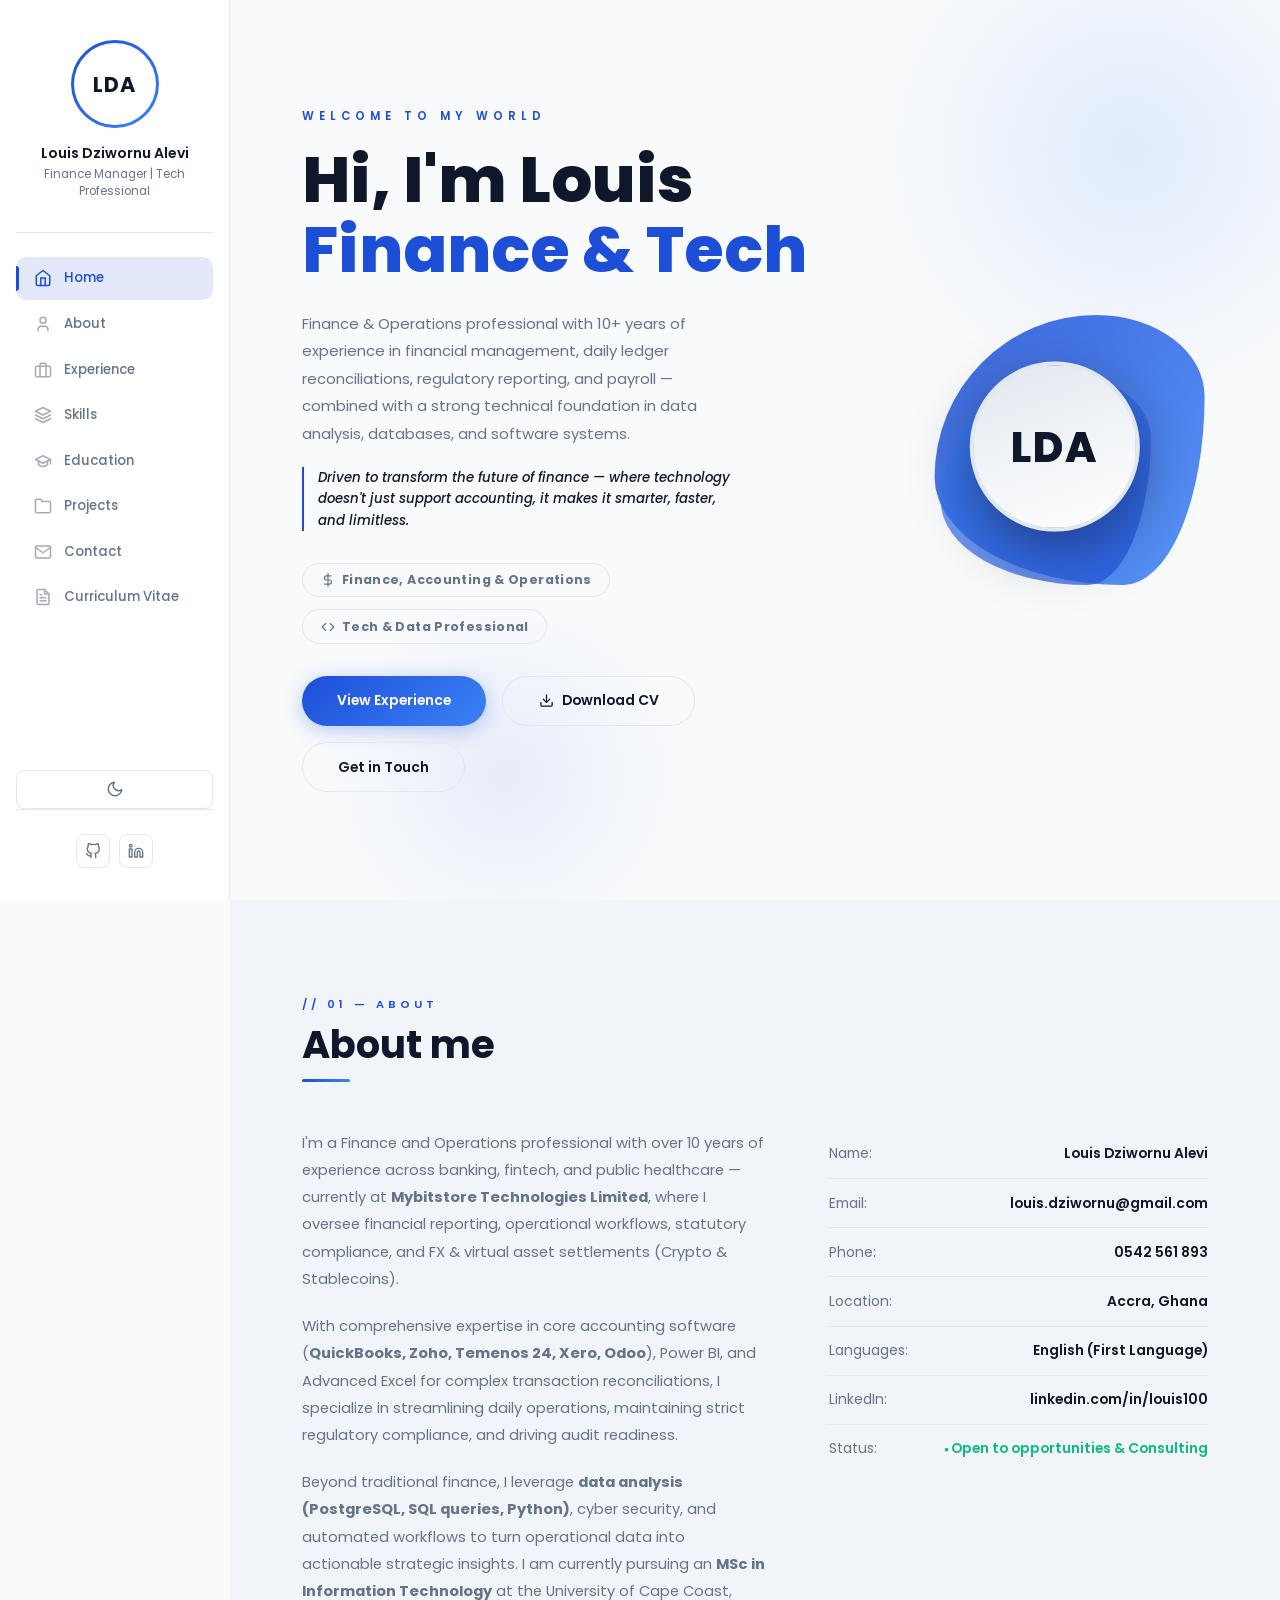
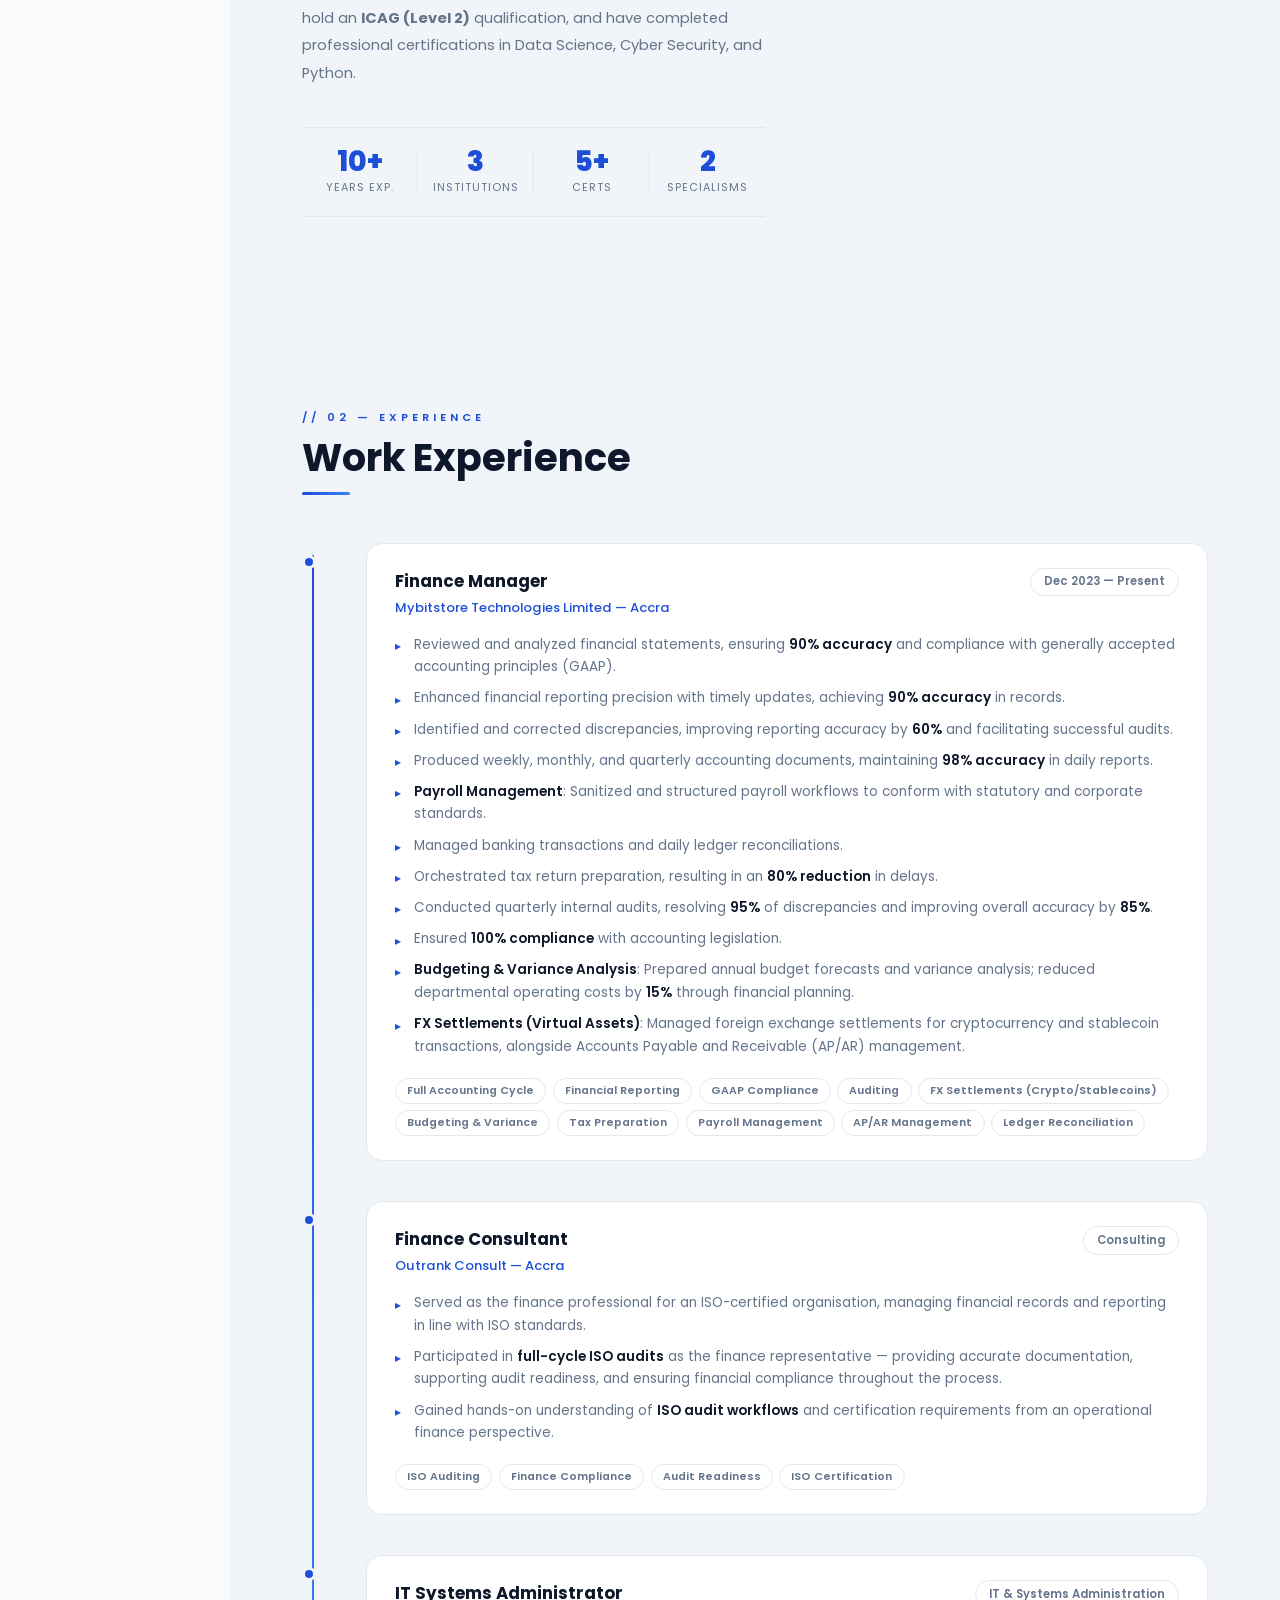
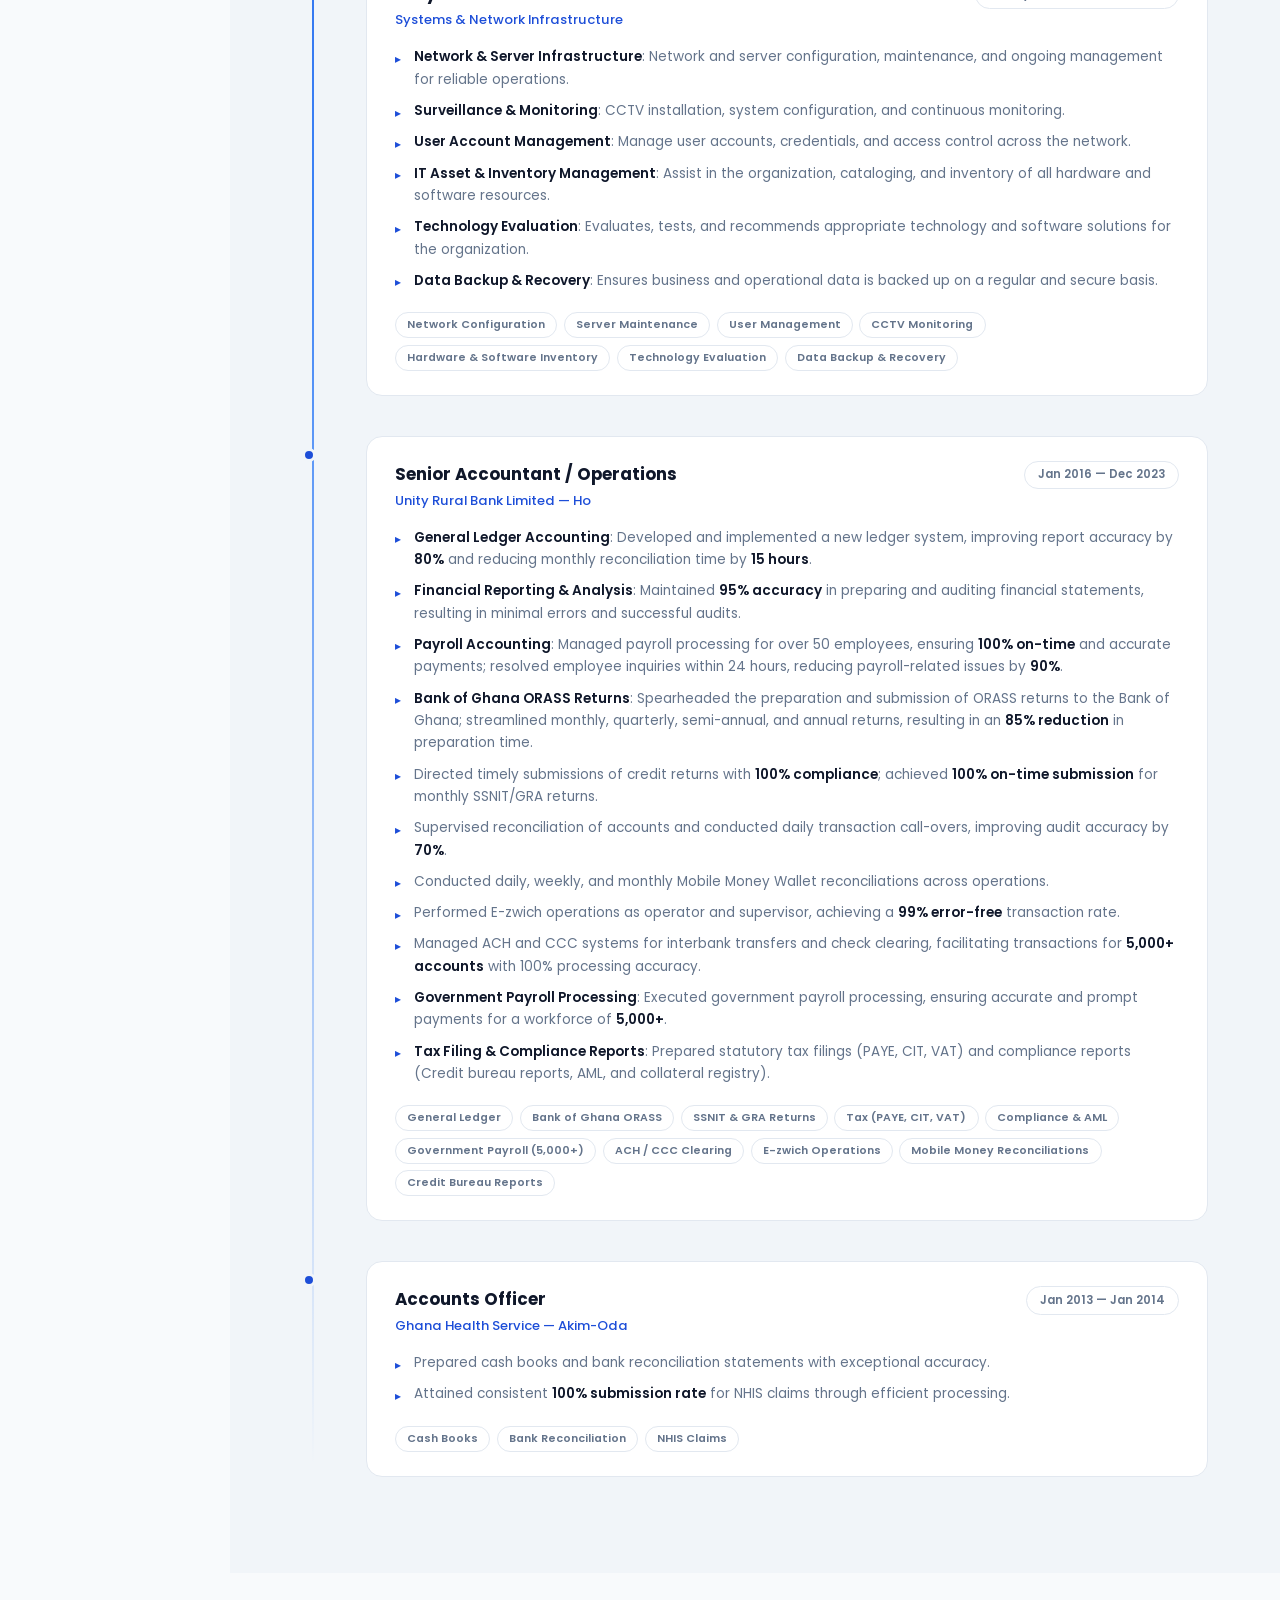
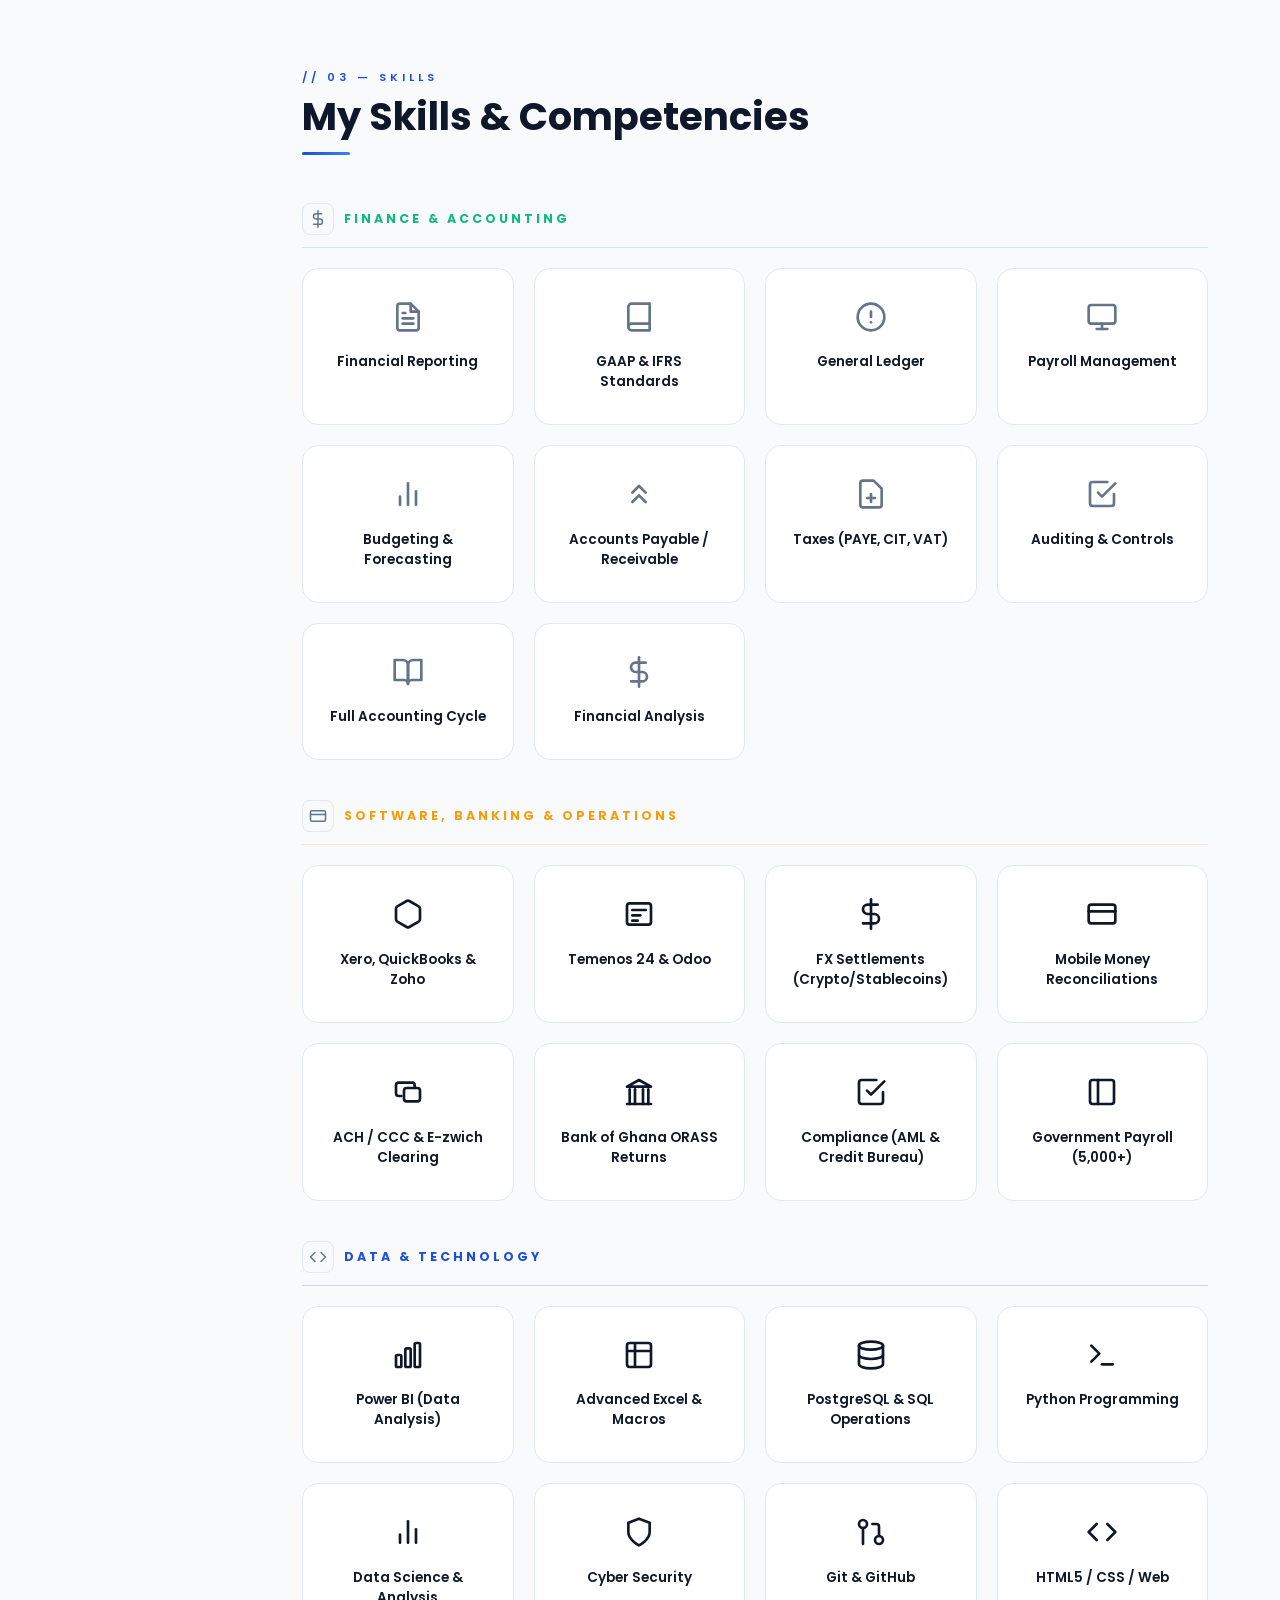
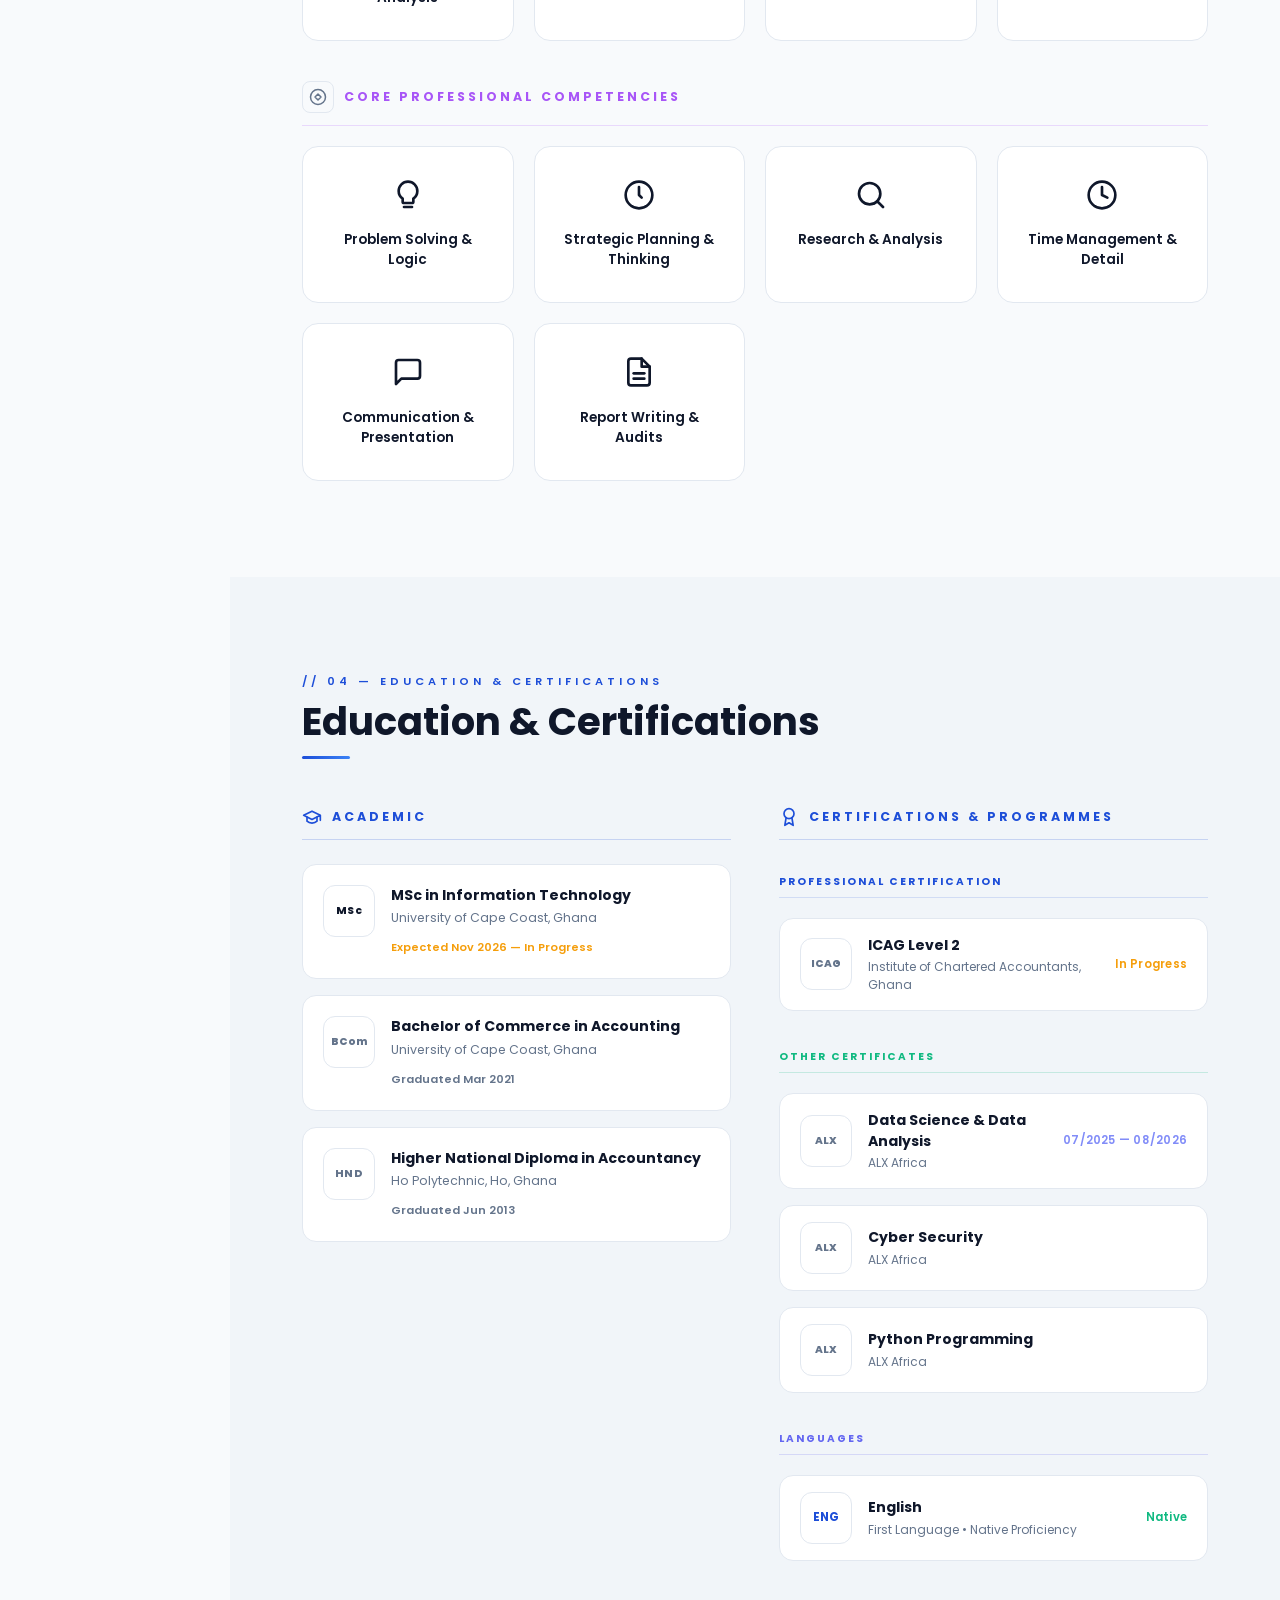
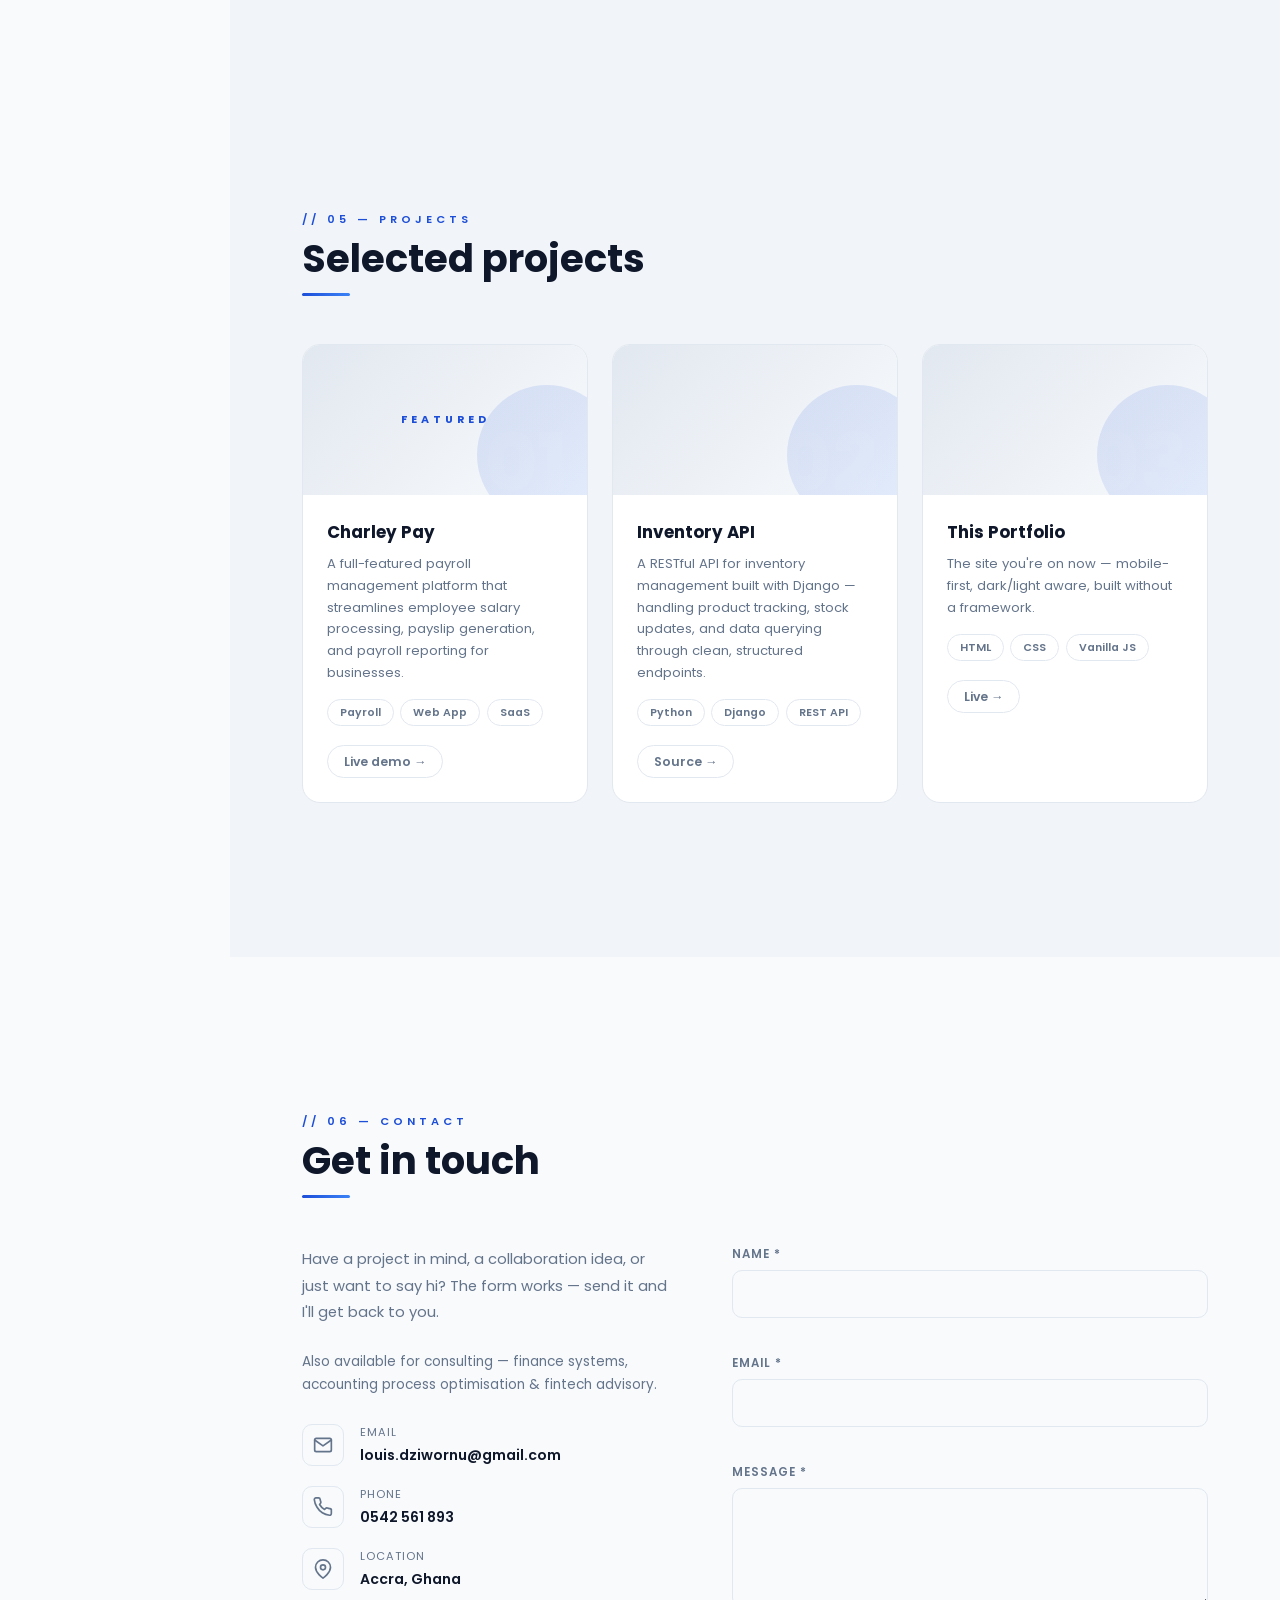
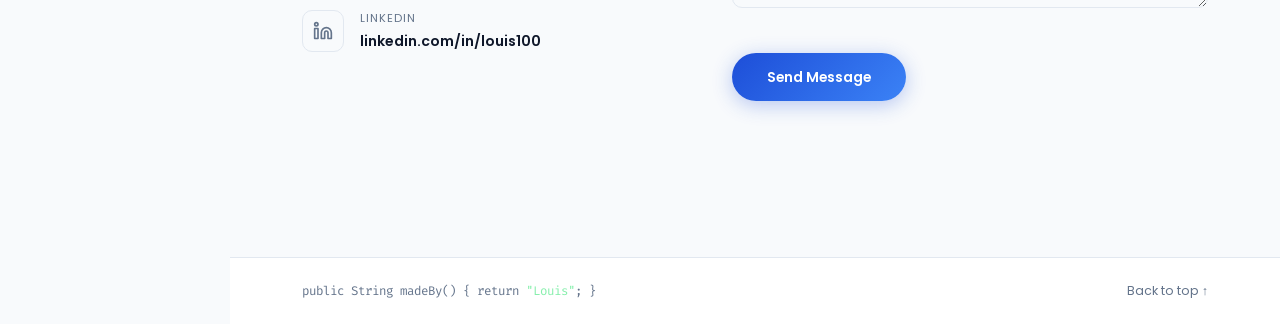
==== commit 498210bb: "Move Curriculum Vitae to sidebar navigation menu" ====
--- a/index.html
+++ b/index.html
@@ -35,10 +35,6 @@
         </div>
         <h1 class="sidebar-name">Louis Dziwornu Alevi</h1>
         <p class="sidebar-role">Finance Manager | Tech Professional</p>
-        <a href="downloads.html" class="sidebar-cv-btn">
-          <svg width="13" height="13" viewBox="0 0 24 24" fill="none" stroke="currentColor" stroke-width="2" stroke-linecap="round" stroke-linejoin="round"><path d="M14 2H6a2 2 0 0 0-2 2v16a2 2 0 0 0 2 2h12a2 2 0 0 0 2-2V8z"></path><polyline points="14 2 14 8 20 8"></polyline><line x1="16" y1="13" x2="8" y2="13"></line><line x1="16" y1="17" x2="8" y2="17"></line><polyline points="10 9 9 9 8 9"></polyline></svg>
-          Curriculum Vitae
-        </a>
       </div>
 
       <nav class="sidebar-nav">
@@ -69,6 +65,10 @@
         <a href="#contact" class="nav-item" data-nav="contact">
           <svg width="18" height="18" viewBox="0 0 24 24" fill="none" stroke="currentColor" stroke-width="2" stroke-linecap="round" stroke-linejoin="round"><path d="M4 4h16c1.1 0 2 .9 2 2v12c0 1.1-.9 2-2 2H4c-1.1 0-2-.9-2-2V6c0-1.1.9-2 2-2z"></path><polyline points="22,6 12,13 2,6"></polyline></svg>
           Contact
+        </a>
+        <a href="downloads.html" class="nav-item" data-nav="cv">
+          <svg width="18" height="18" viewBox="0 0 24 24" fill="none" stroke="currentColor" stroke-width="2" stroke-linecap="round" stroke-linejoin="round"><path d="M14 2H6a2 2 0 0 0-2 2v16a2 2 0 0 0 2 2h12a2 2 0 0 0 2-2V8z"></path><polyline points="14 2 14 8 20 8"></polyline><line x1="16" y1="13" x2="8" y2="13"></line><line x1="16" y1="17" x2="8" y2="17"></line><polyline points="10 9 9 9 8 9"></polyline></svg>
+          Curriculum Vitae
         </a>
       </nav>
 
--- a/styles.css
+++ b/styles.css
@@ -111,26 +111,6 @@
 
 .sidebar-name { font-size: 0.88rem; font-weight: 600; line-height: 1.3; margin-bottom: 0.25rem; }
 .sidebar-role { font-size: 0.72rem; color: var(--muted); }
-.sidebar-cv-btn {
-  display: inline-flex;
-  align-items: center;
-  gap: 0.45rem;
-  margin-top: 0.85rem;
-  padding: 0.35rem 0.85rem;
-  border-radius: 8px;
-  font-size: 0.72rem;
-  font-weight: 600;
-  color: var(--muted);
-  background: transparent;
-  border: 1px solid var(--border);
-  transition: all var(--ease);
-}
-.sidebar-cv-btn:hover {
-  background: transparent;
-  color: var(--accent);
-  border-color: var(--accent);
-  transform: translateY(-2px);
-}
 
 .sidebar-nav {
   width: 100%;
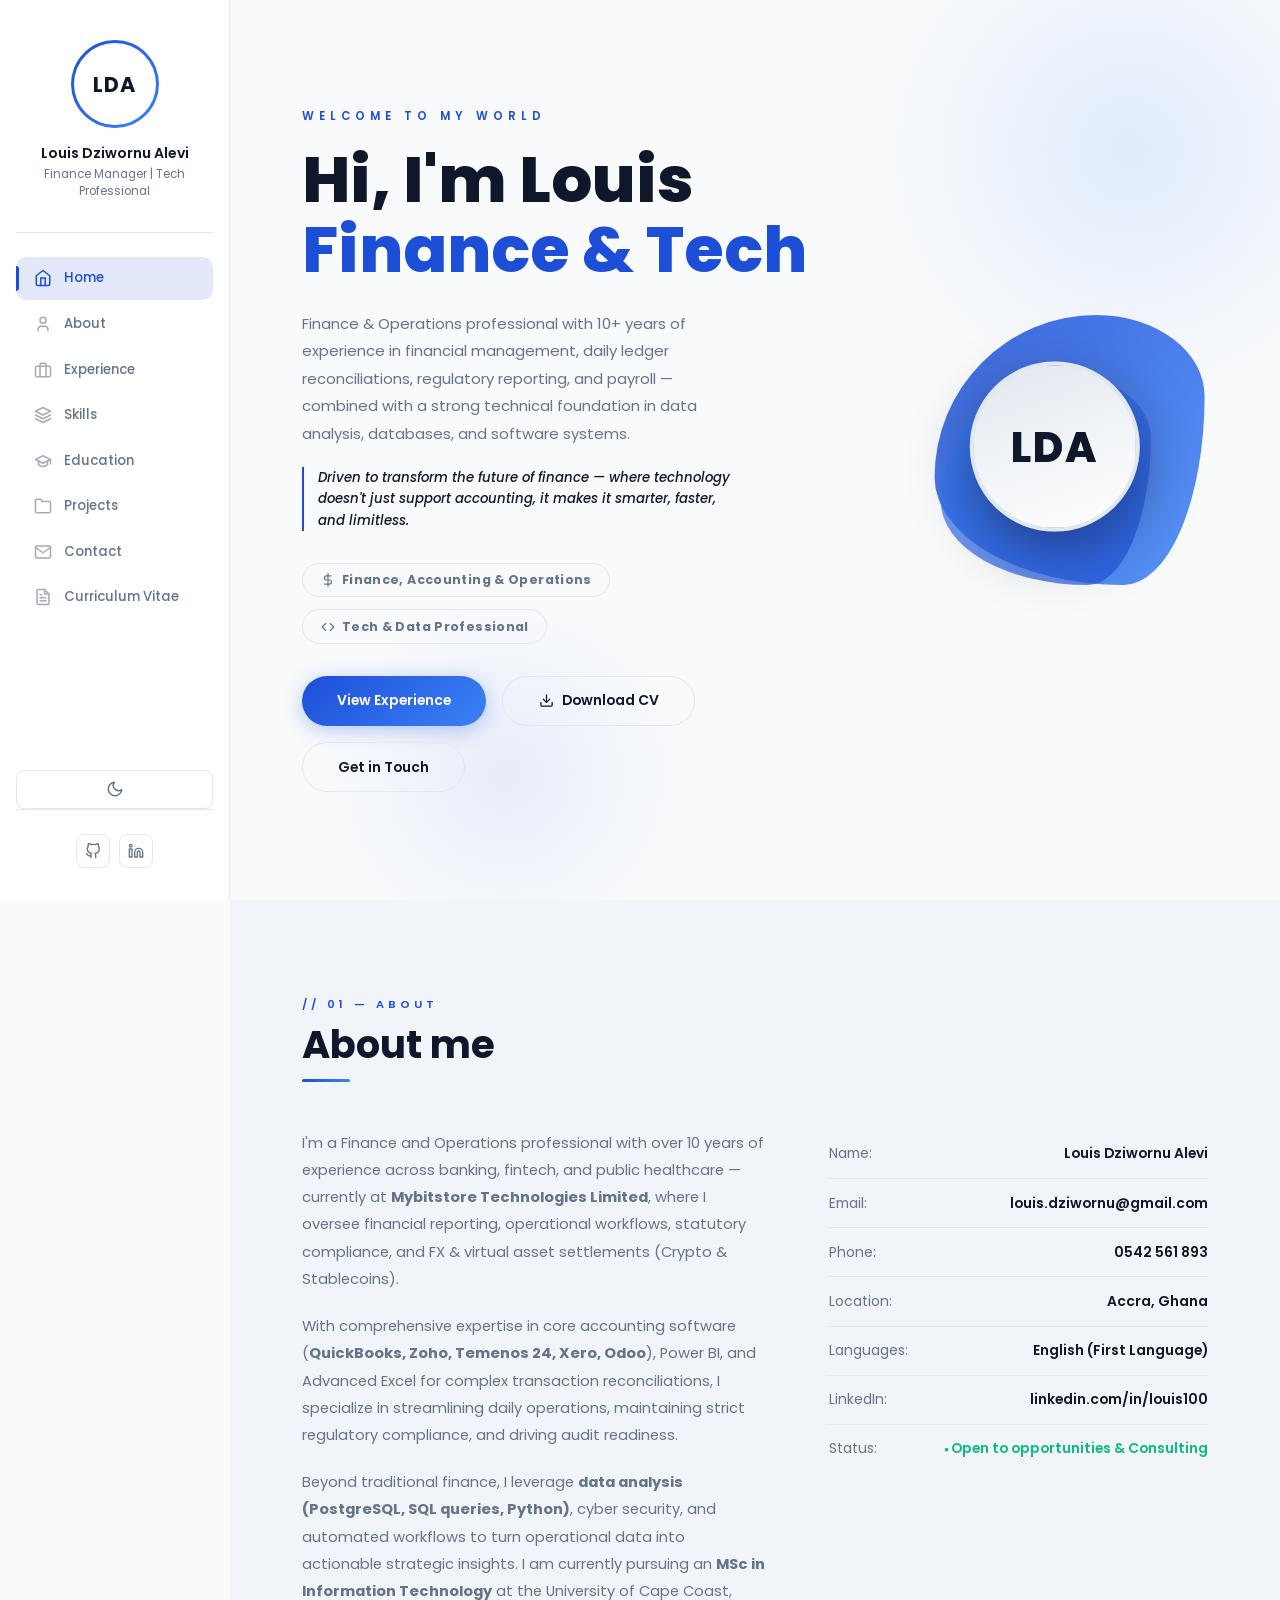
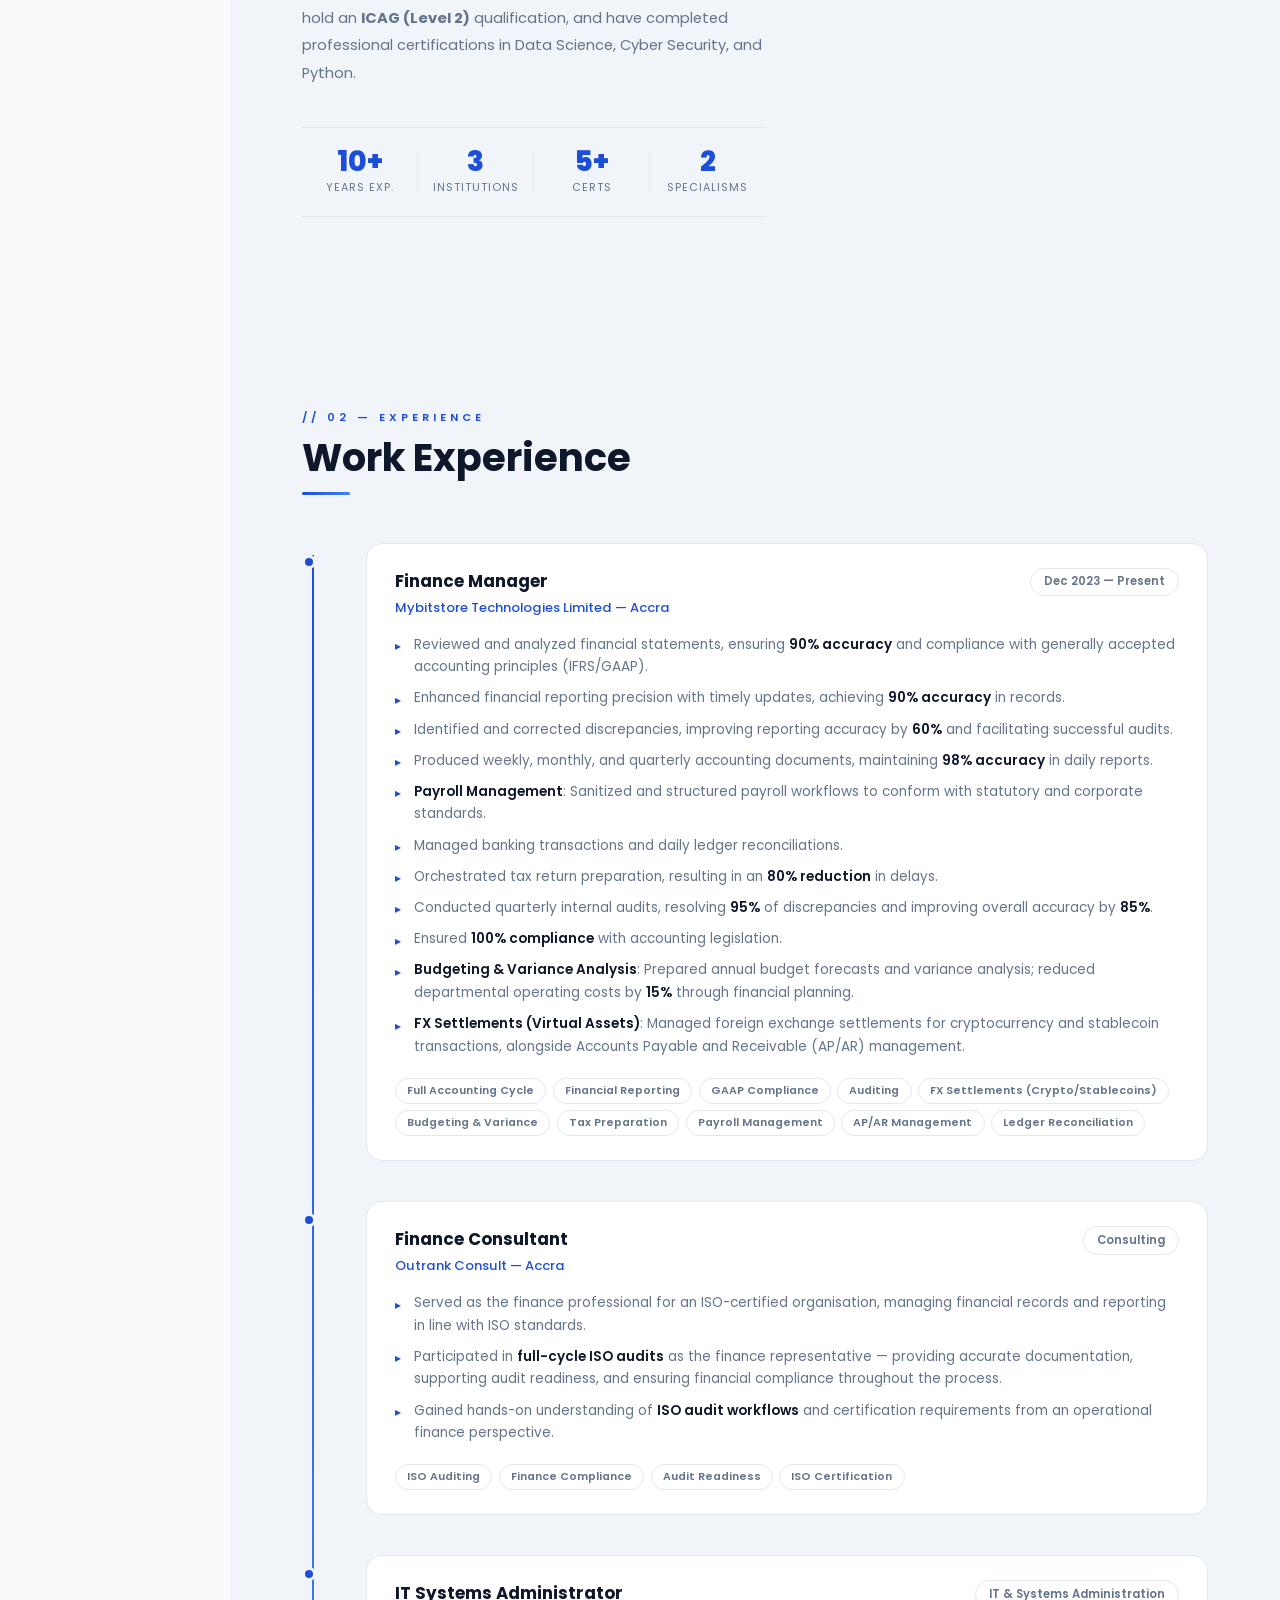
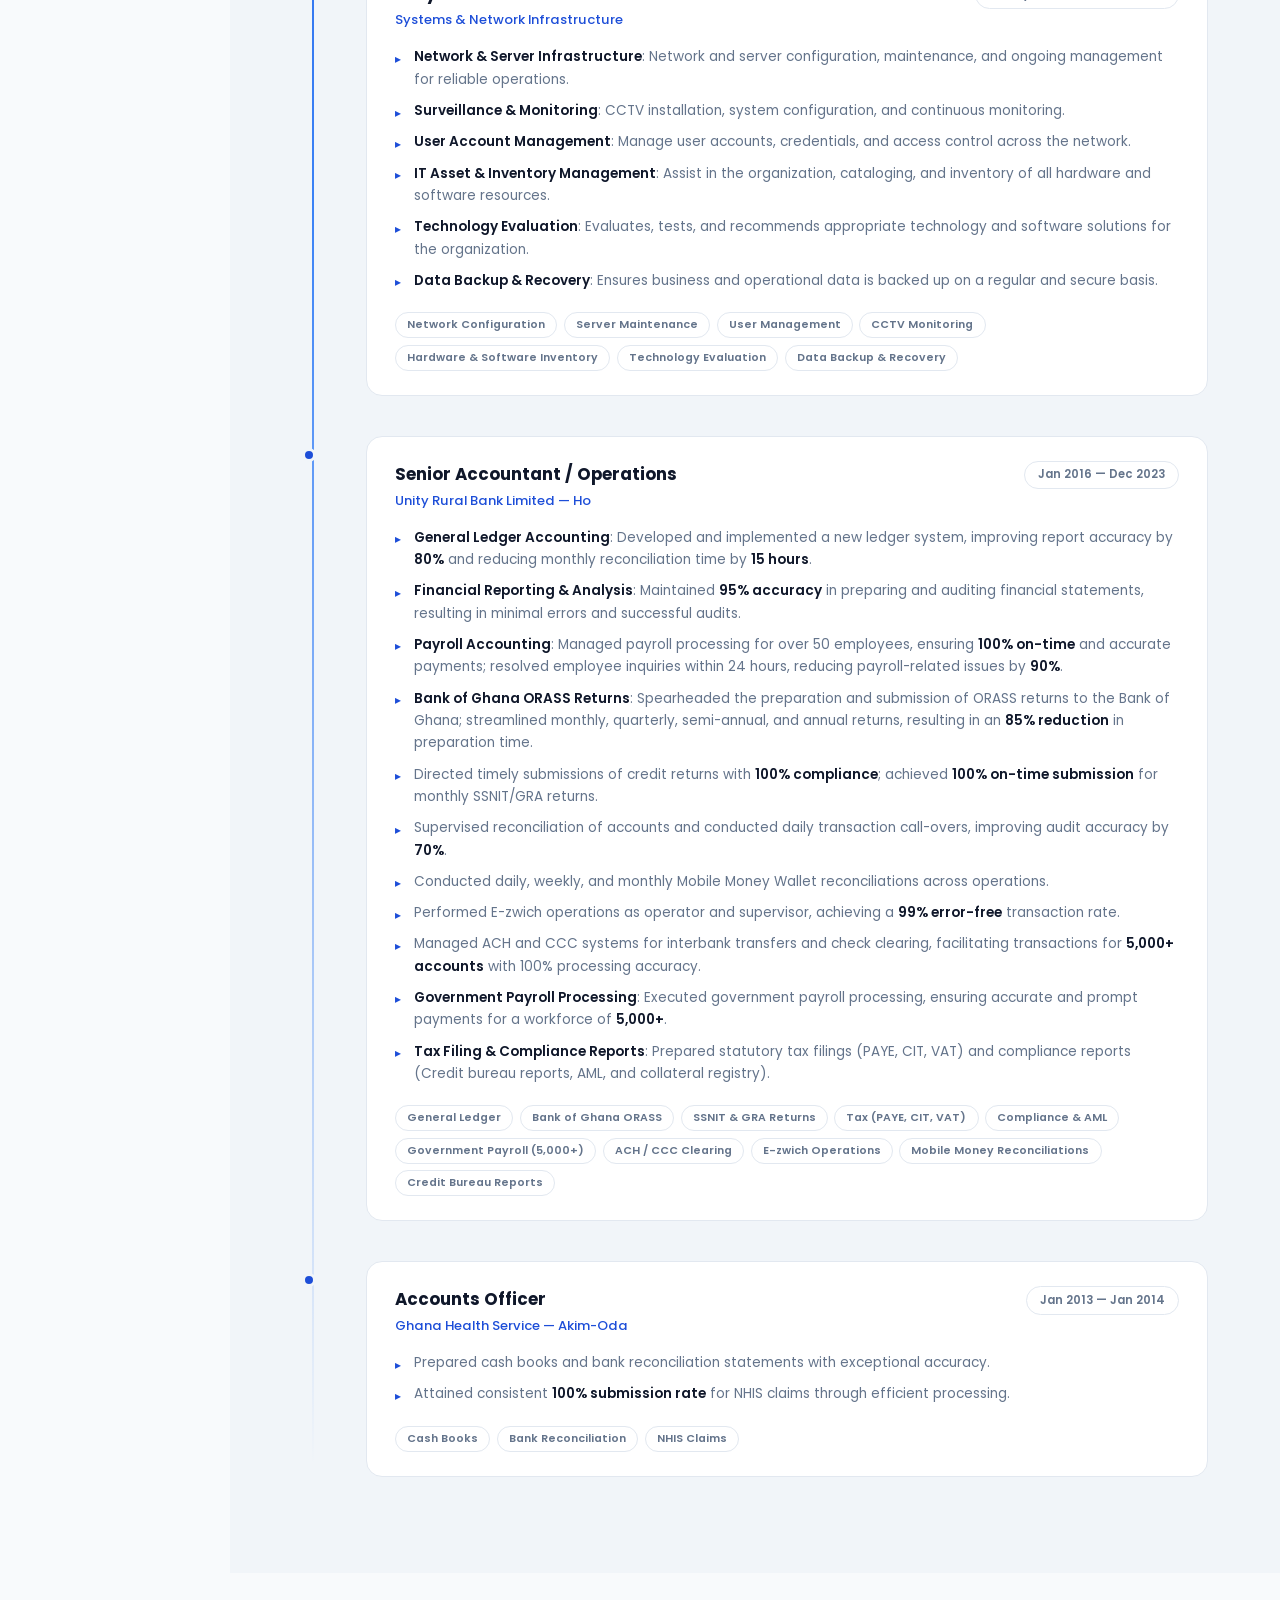
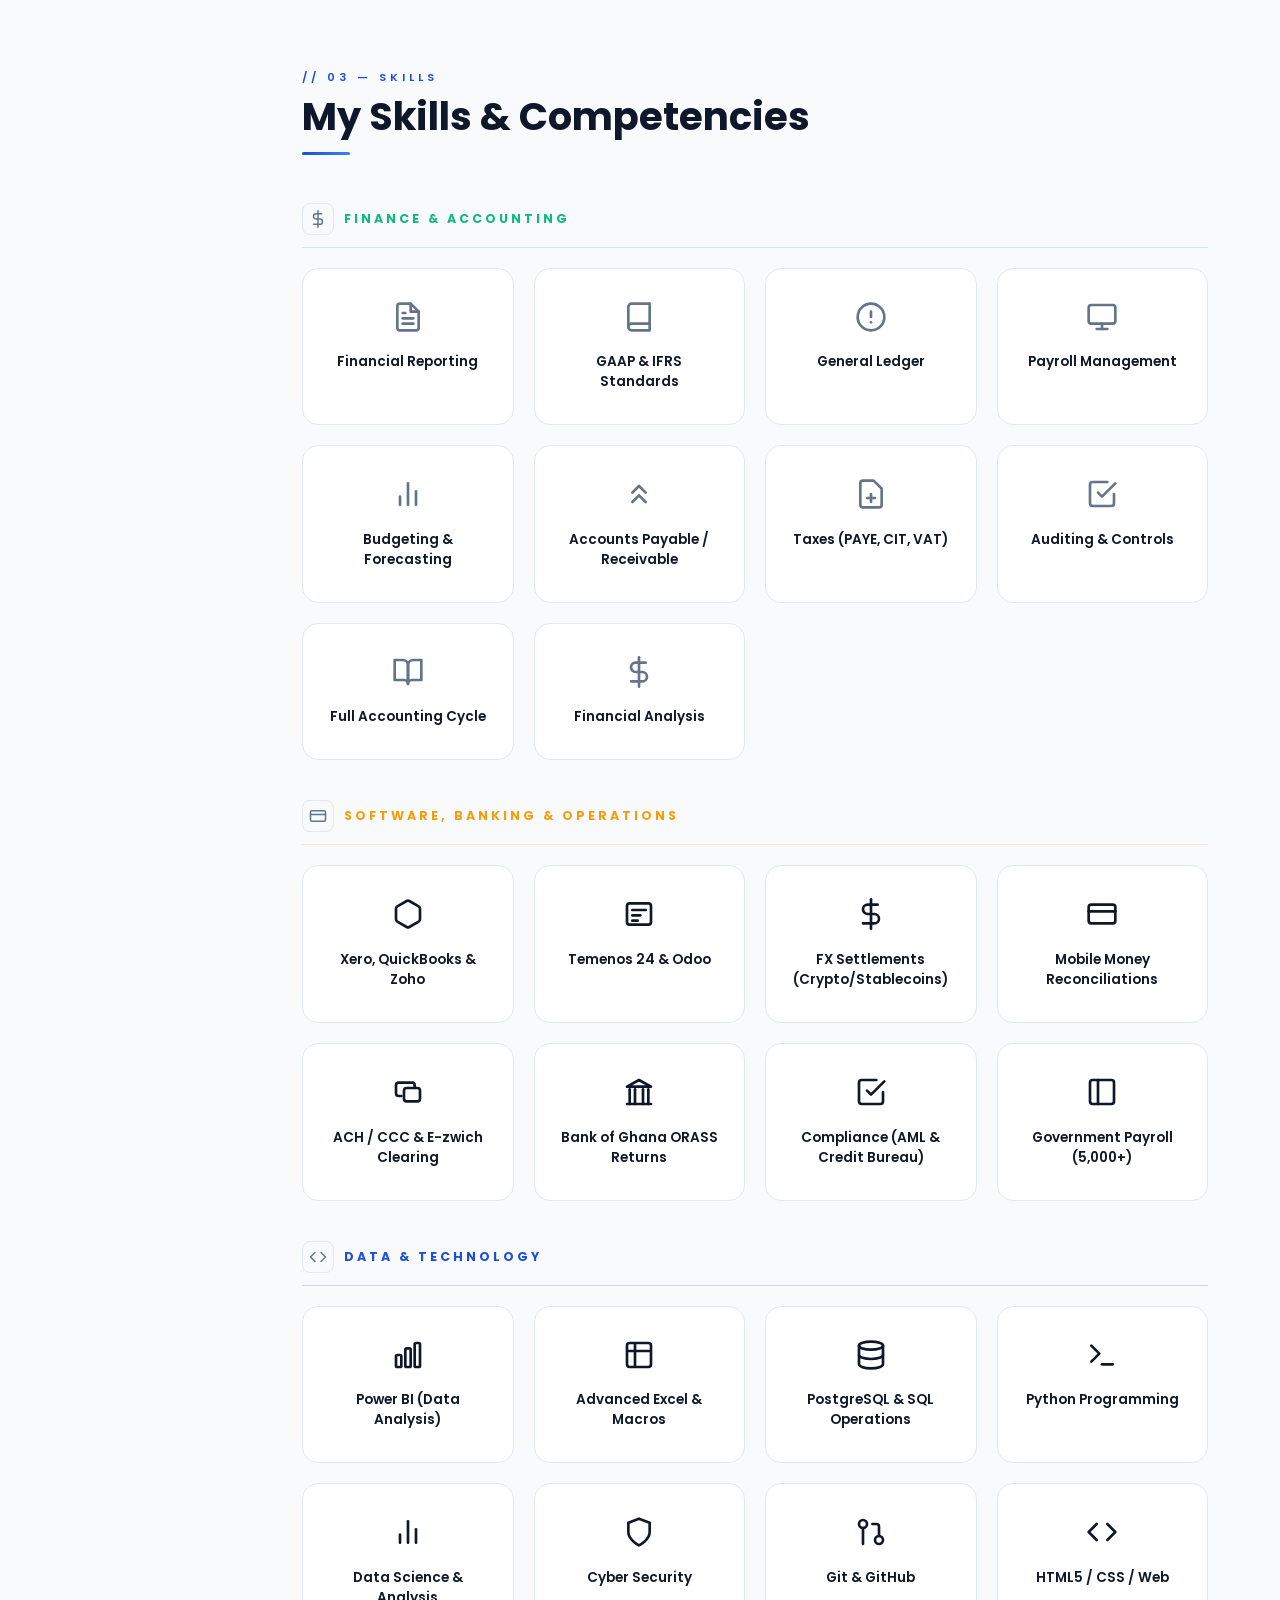
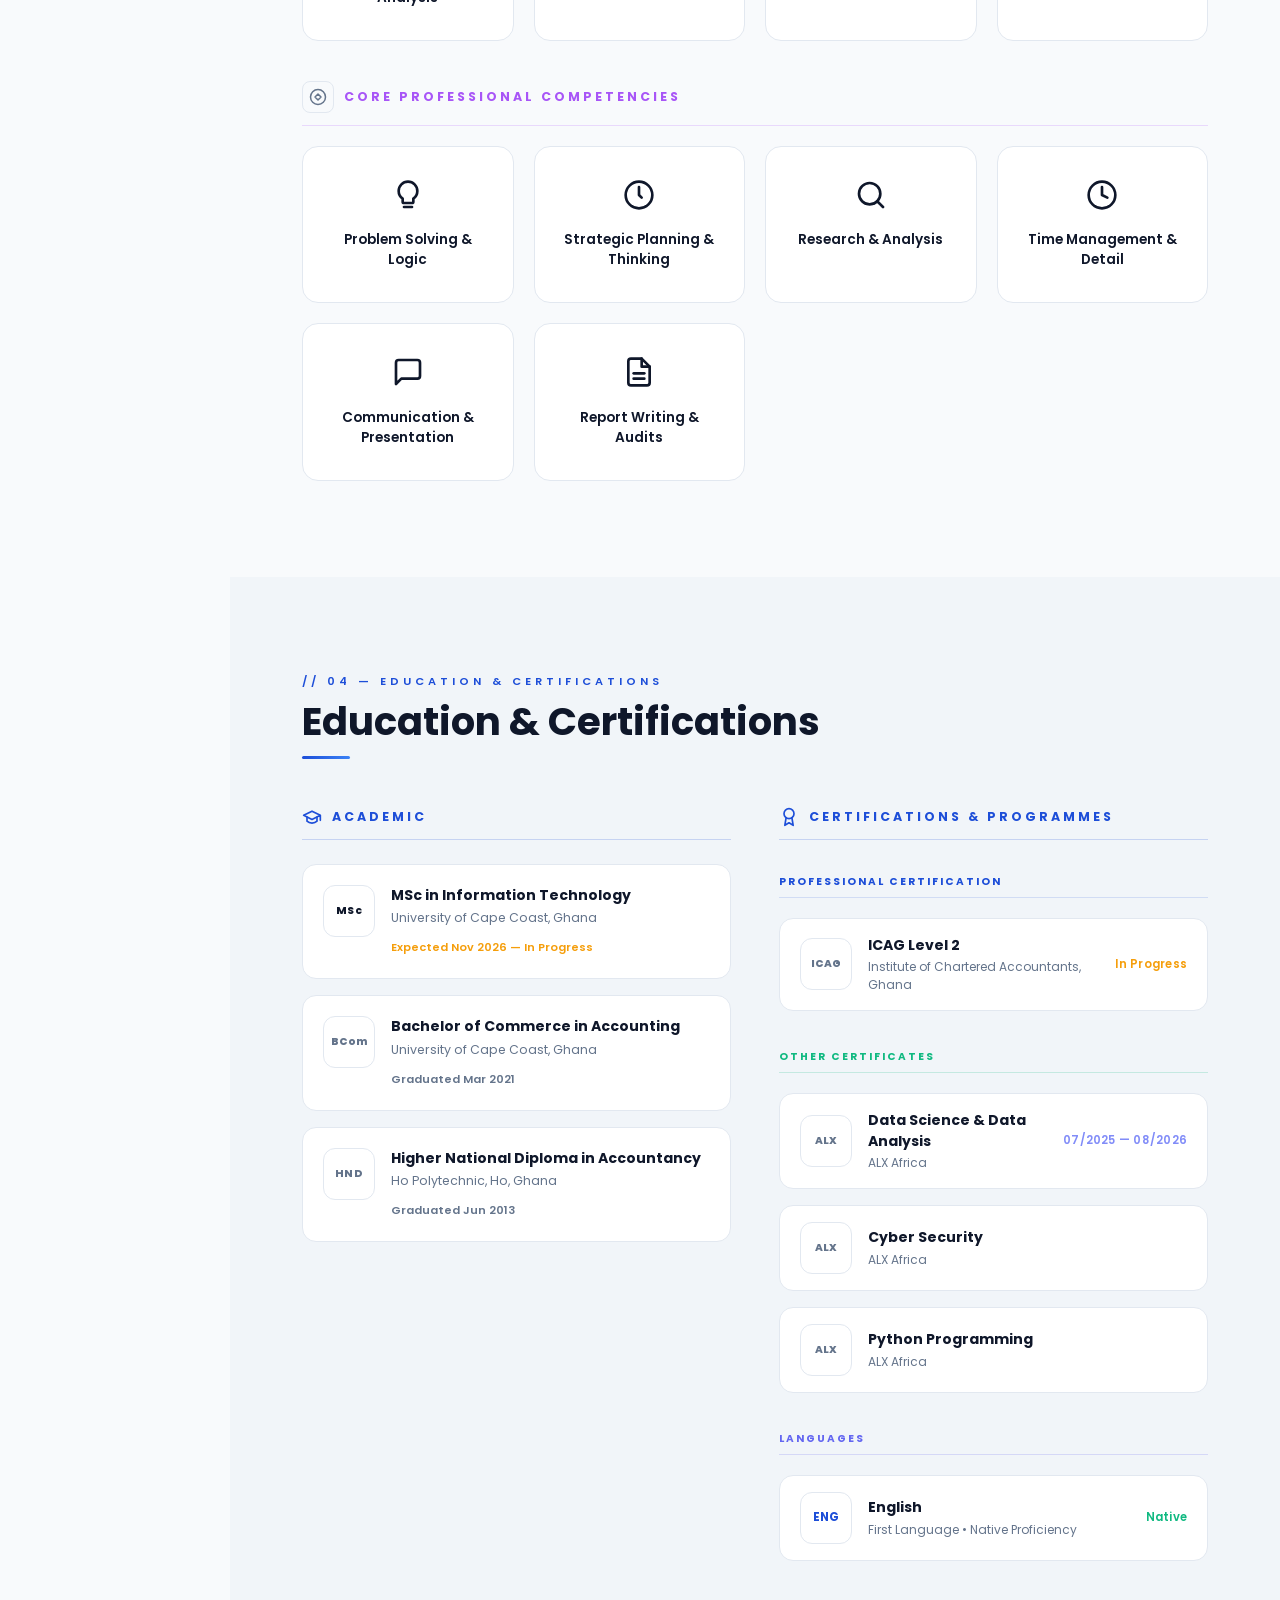
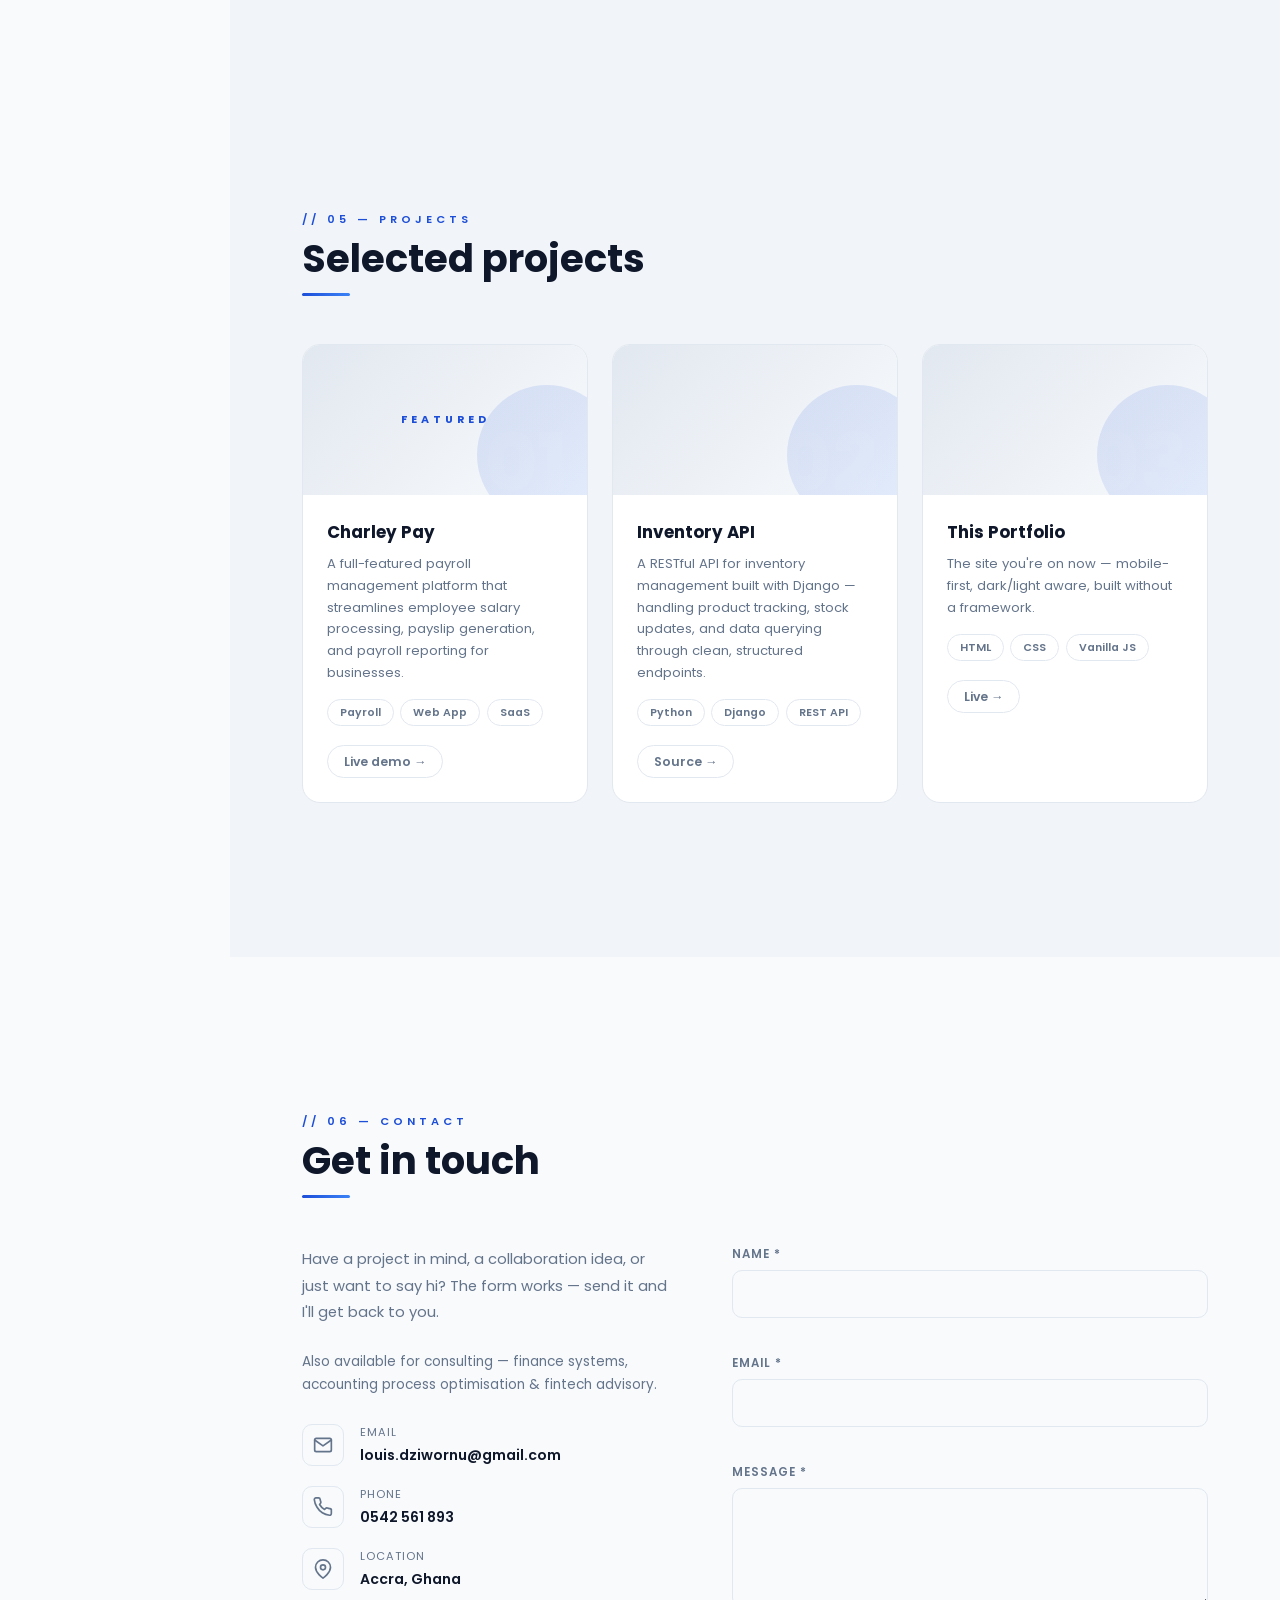
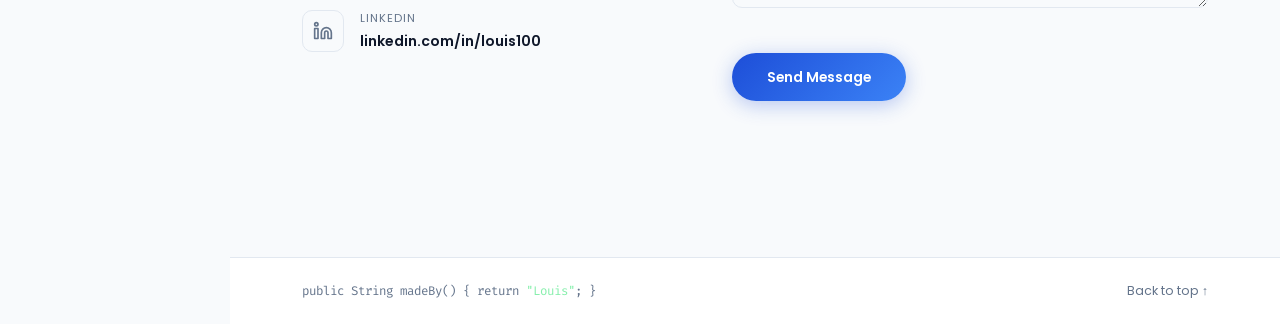
==== commit 96b14eb5: "Update accounting standards compliance to (IFRS/GAAP)" ====
--- a/index.html
+++ b/index.html
@@ -223,7 +223,7 @@
                 <span class="tl-period">Dec 2023 &mdash; Present</span>
               </div>
               <ul class="tl-achievements">
-                <li>Reviewed and analyzed financial statements, ensuring <strong>90% accuracy</strong> and compliance with generally accepted accounting principles (GAAP).</li>
+                <li>Reviewed and analyzed financial statements, ensuring <strong>90% accuracy</strong> and compliance with generally accepted accounting principles (IFRS/GAAP).</li>
                 <li>Enhanced financial reporting precision with timely updates, achieving <strong>90% accuracy</strong> in records.</li>
                 <li>Identified and corrected discrepancies, improving reporting accuracy by <strong>60%</strong> and facilitating successful audits.</li>
                 <li>Produced weekly, monthly, and quarterly accounting documents, maintaining <strong>98% accuracy</strong> in daily reports.</li>
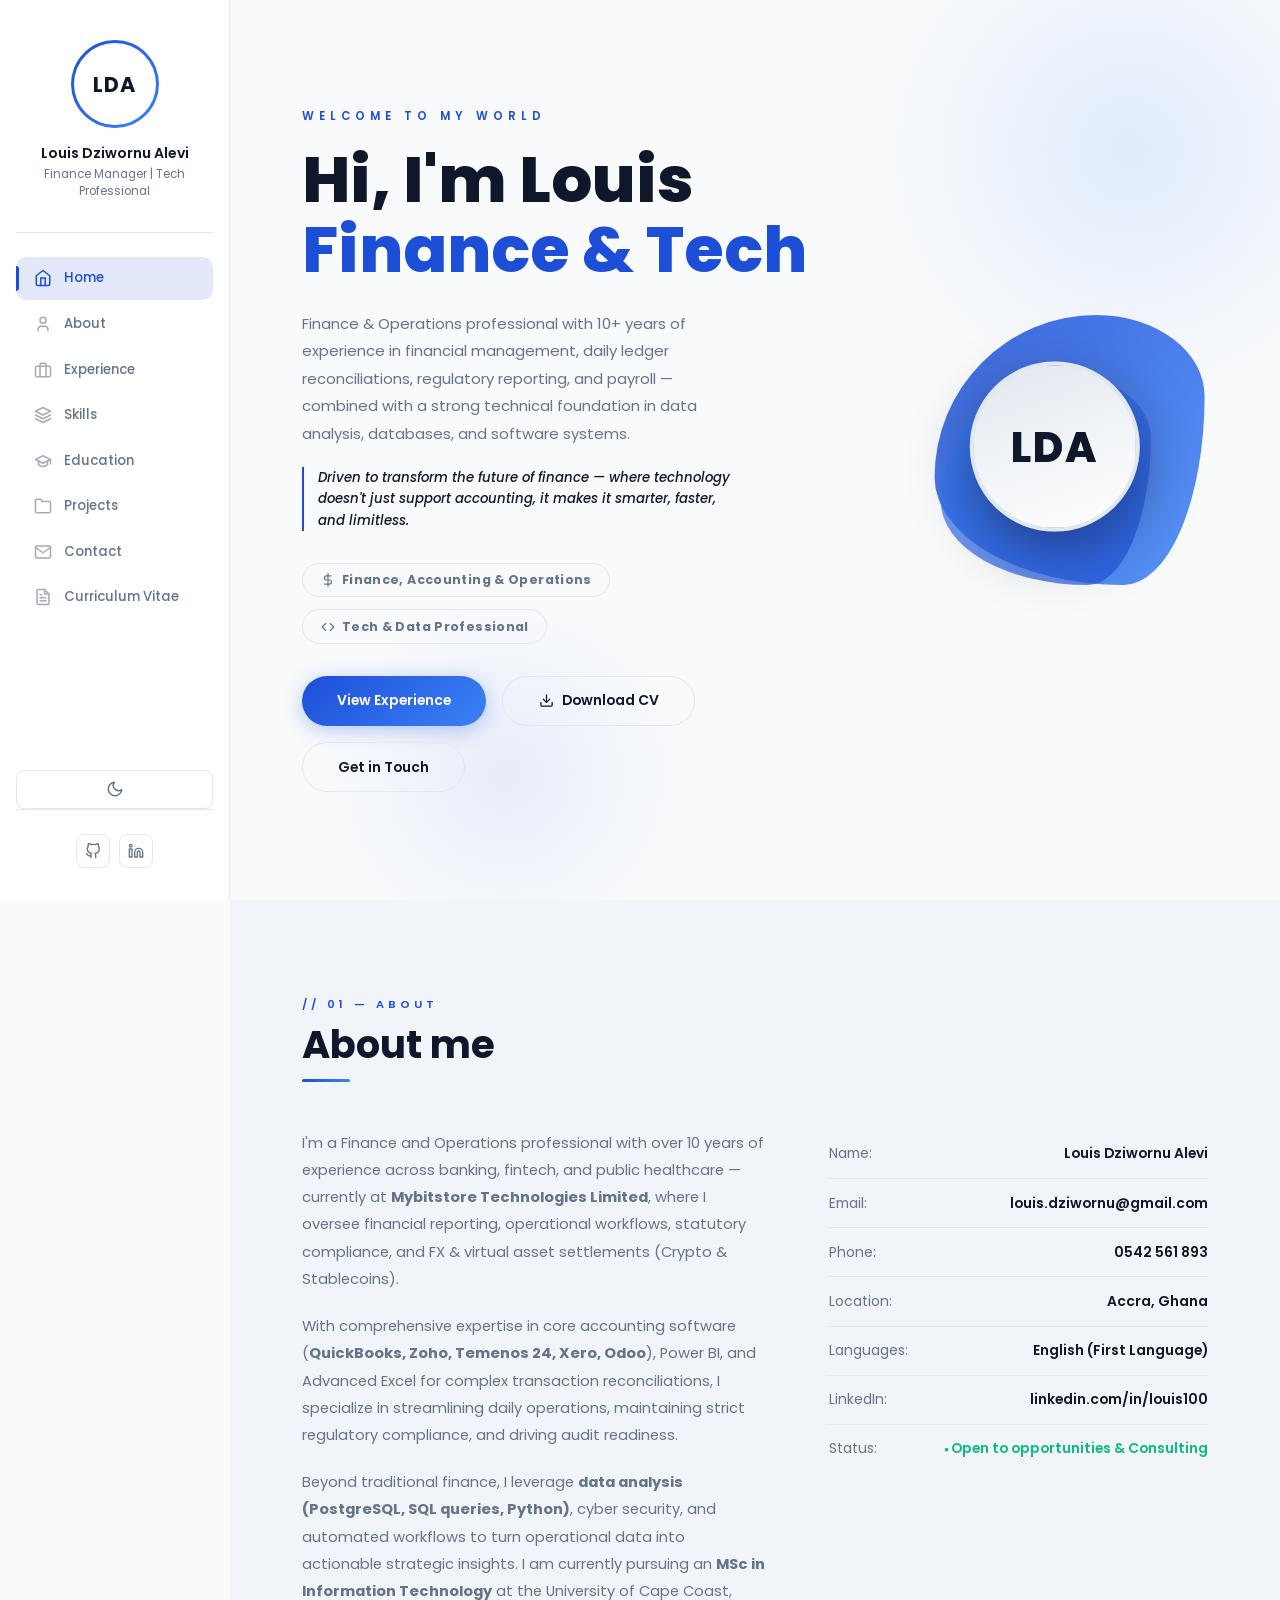
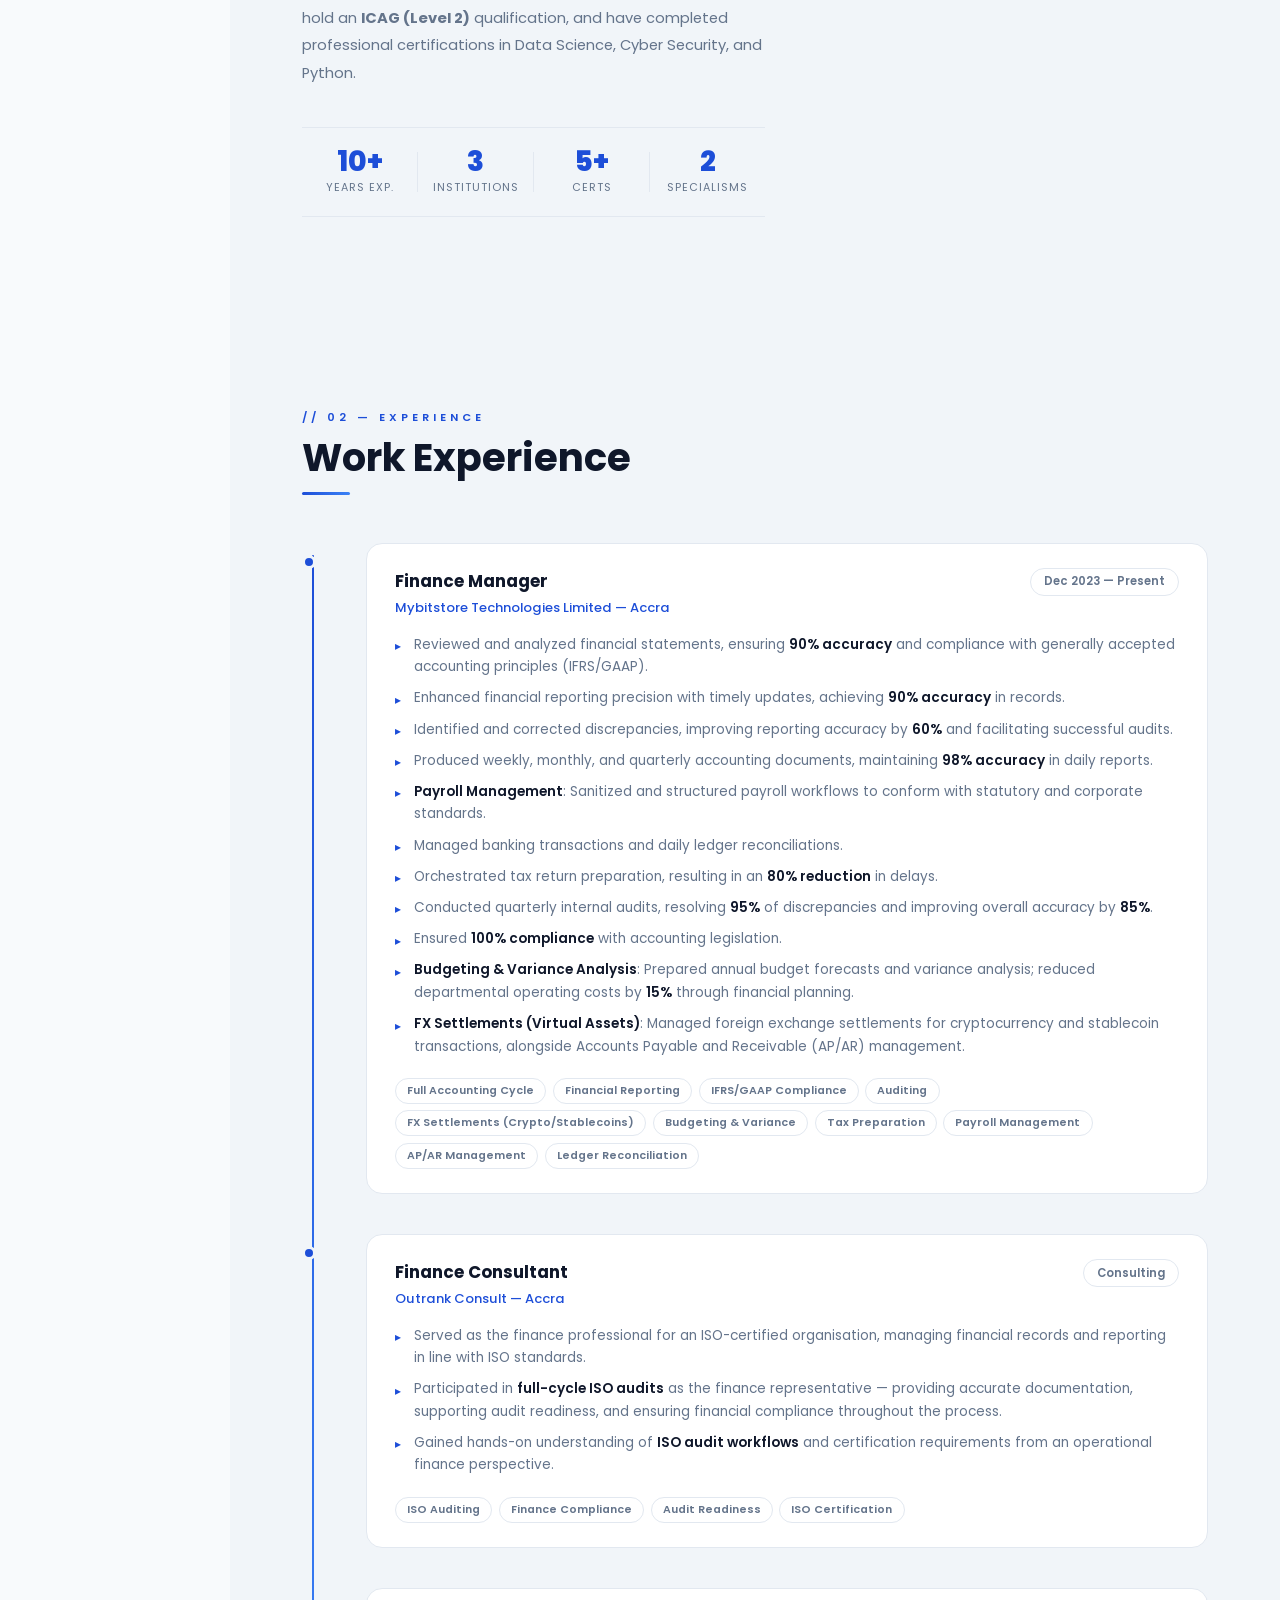
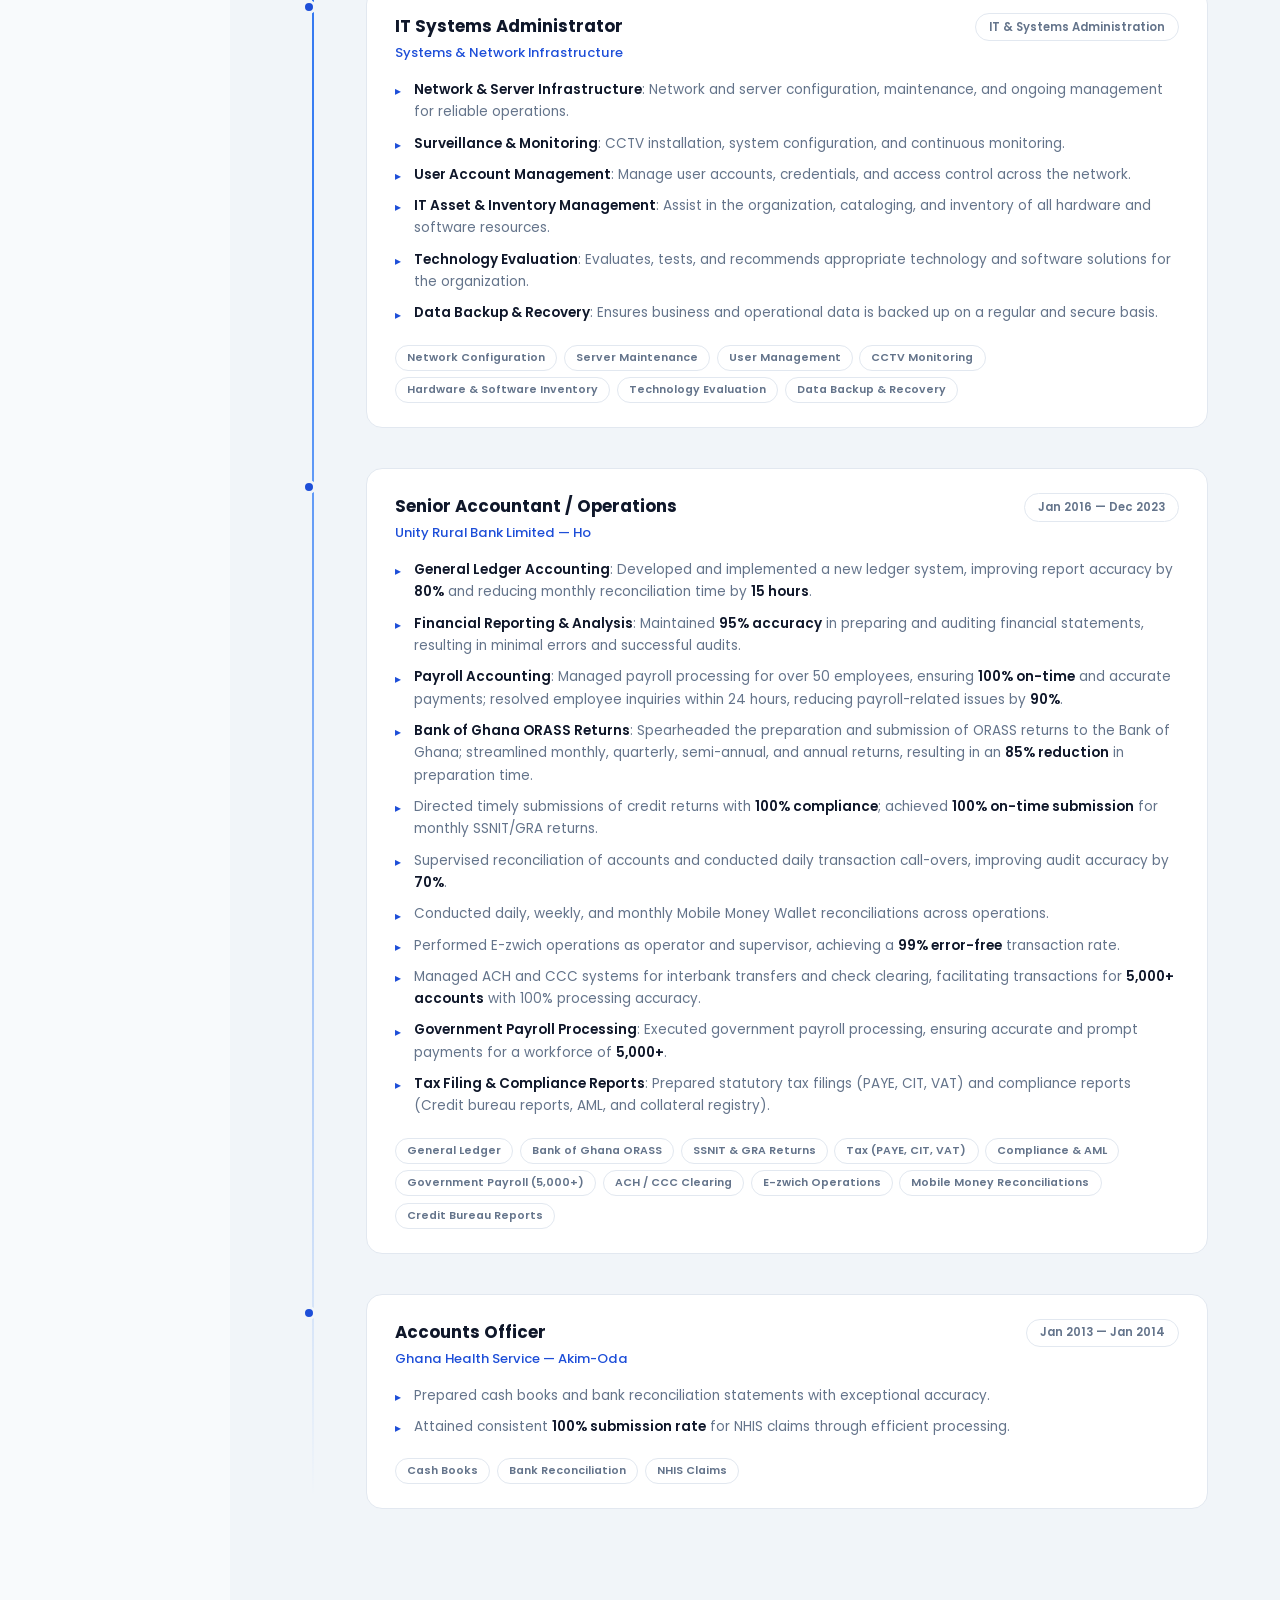
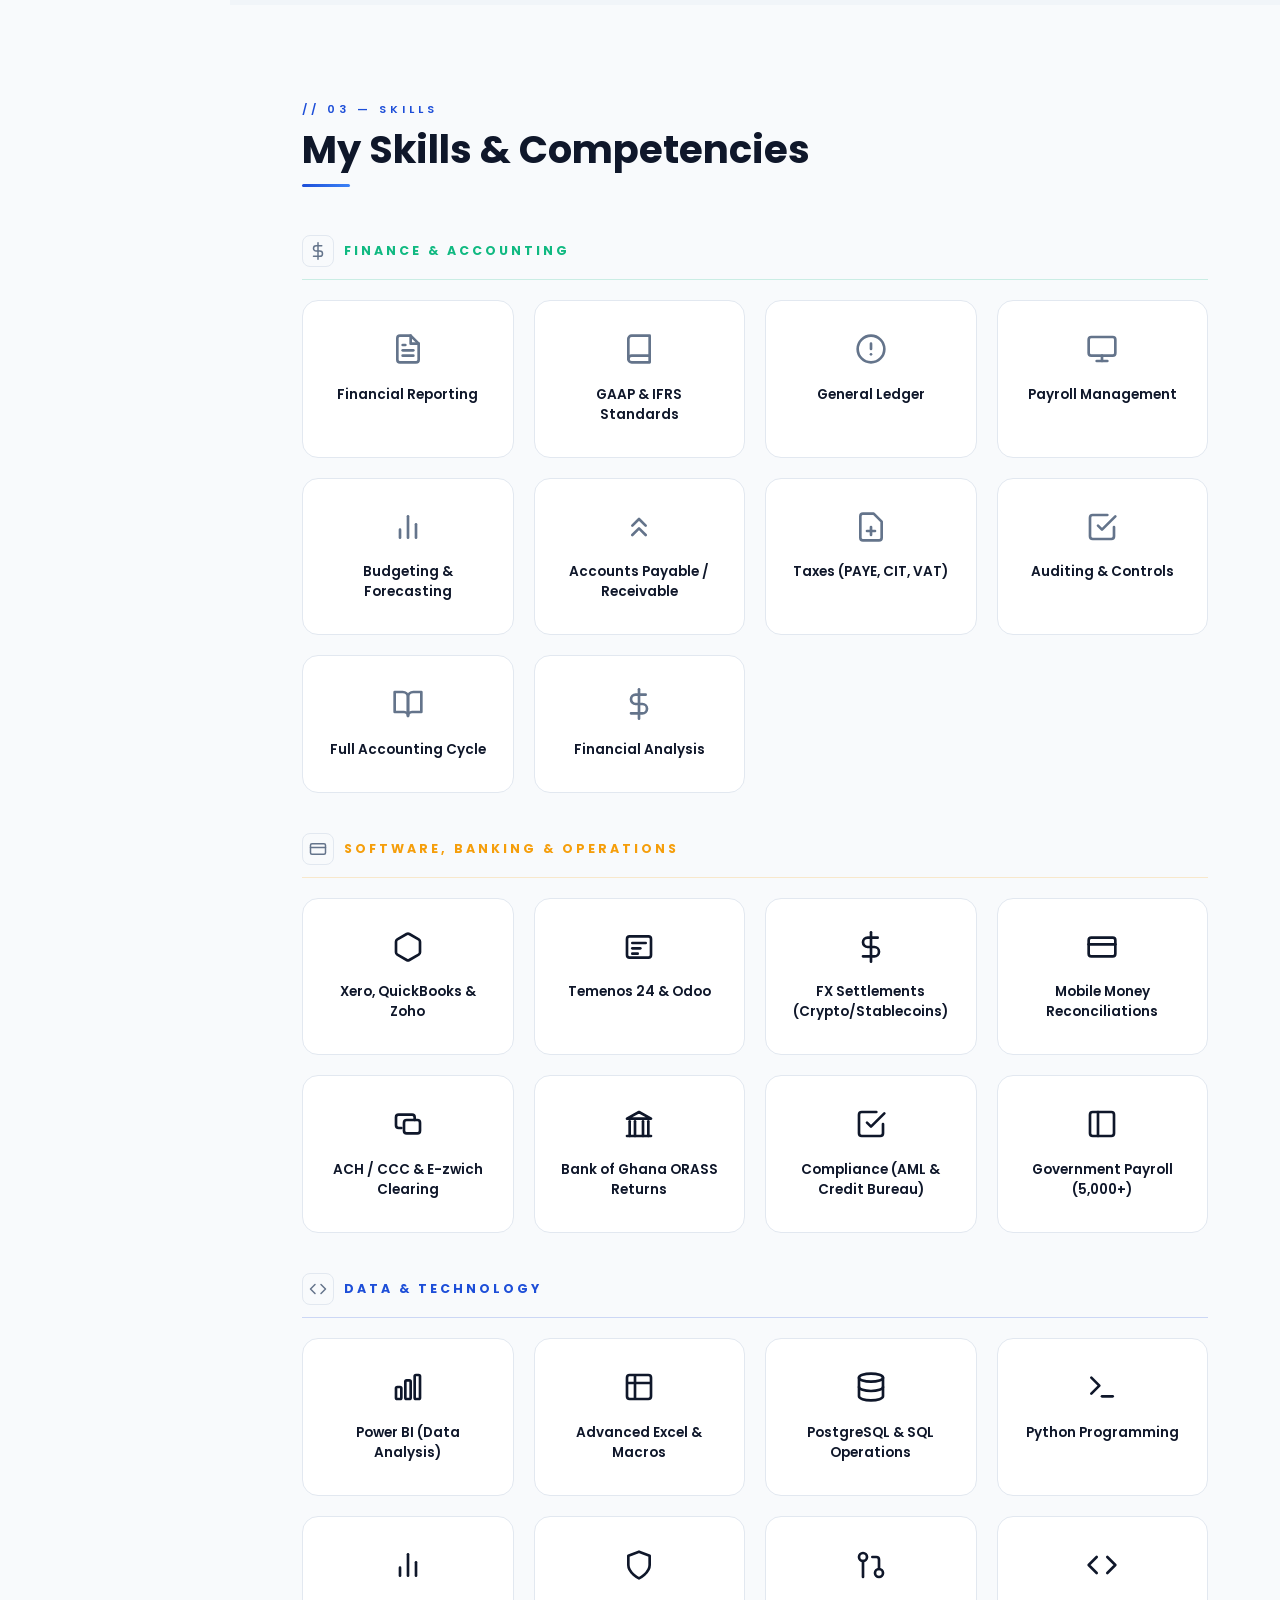
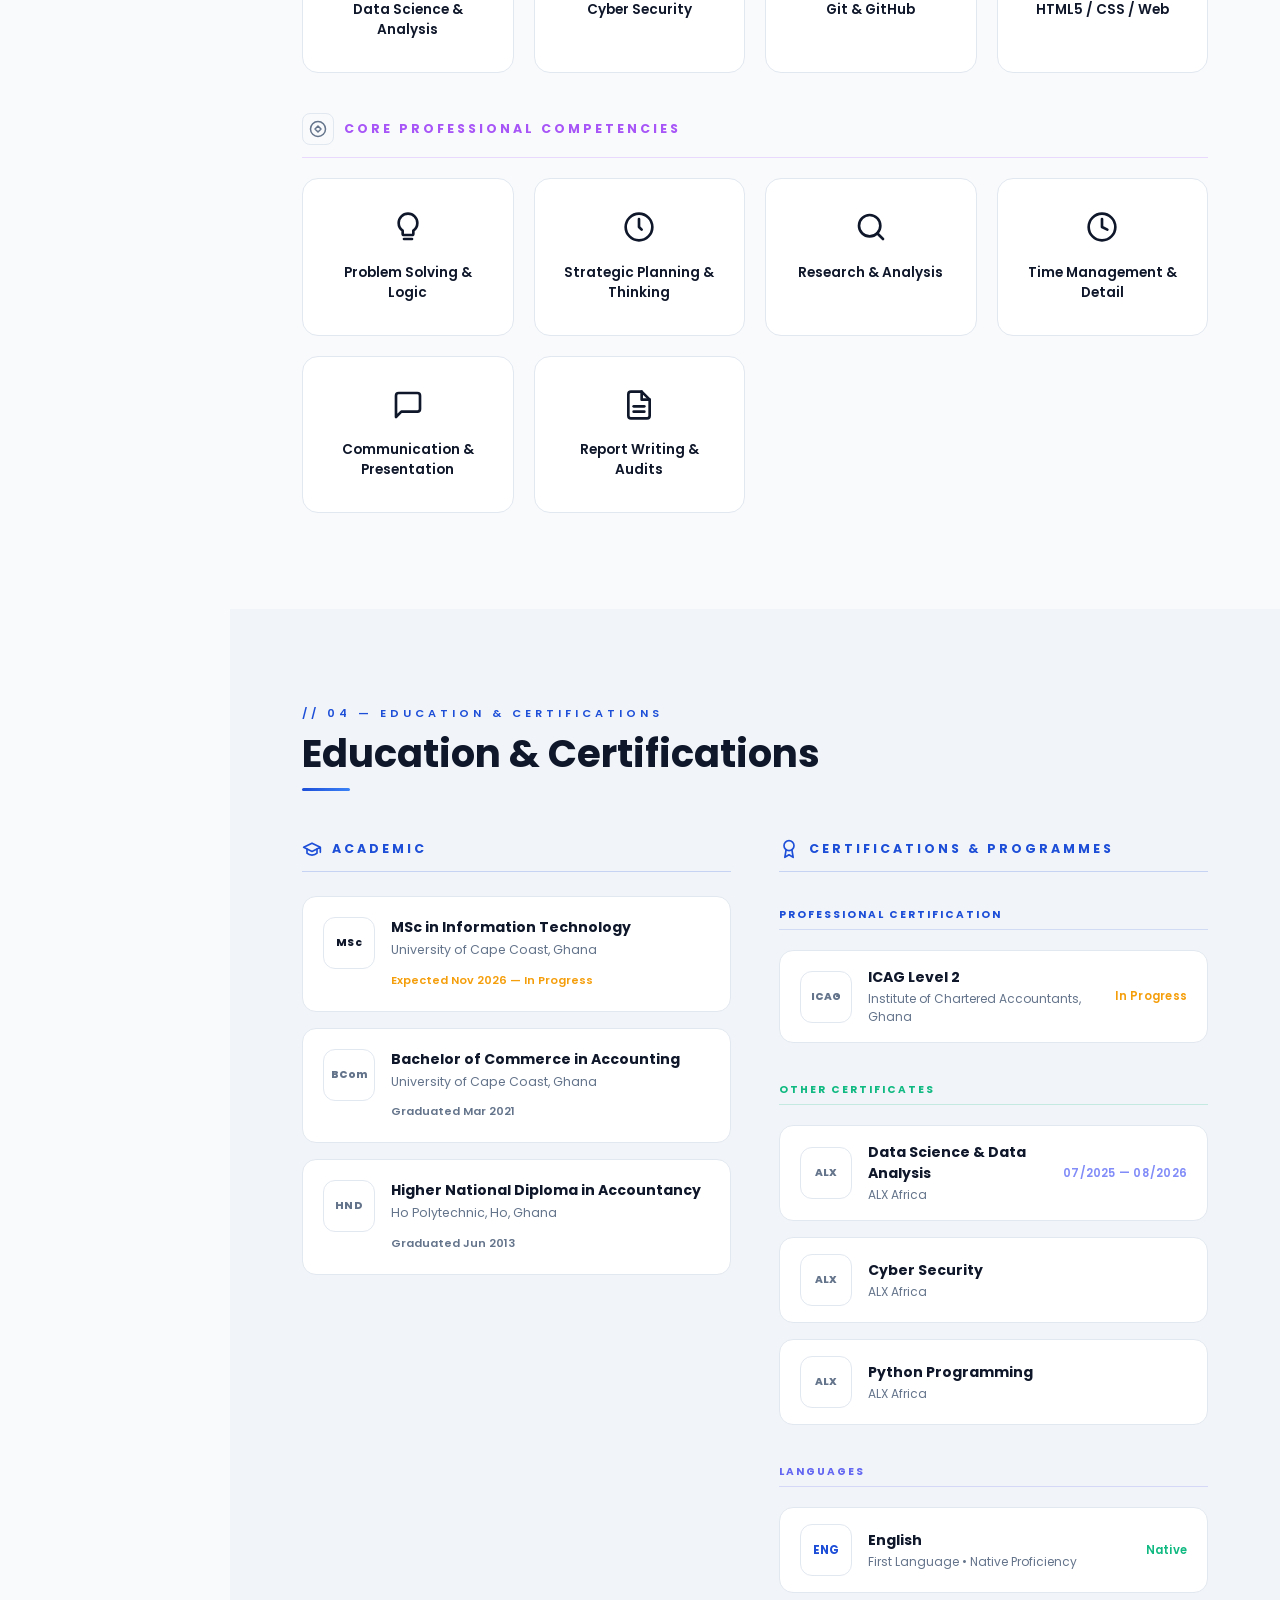
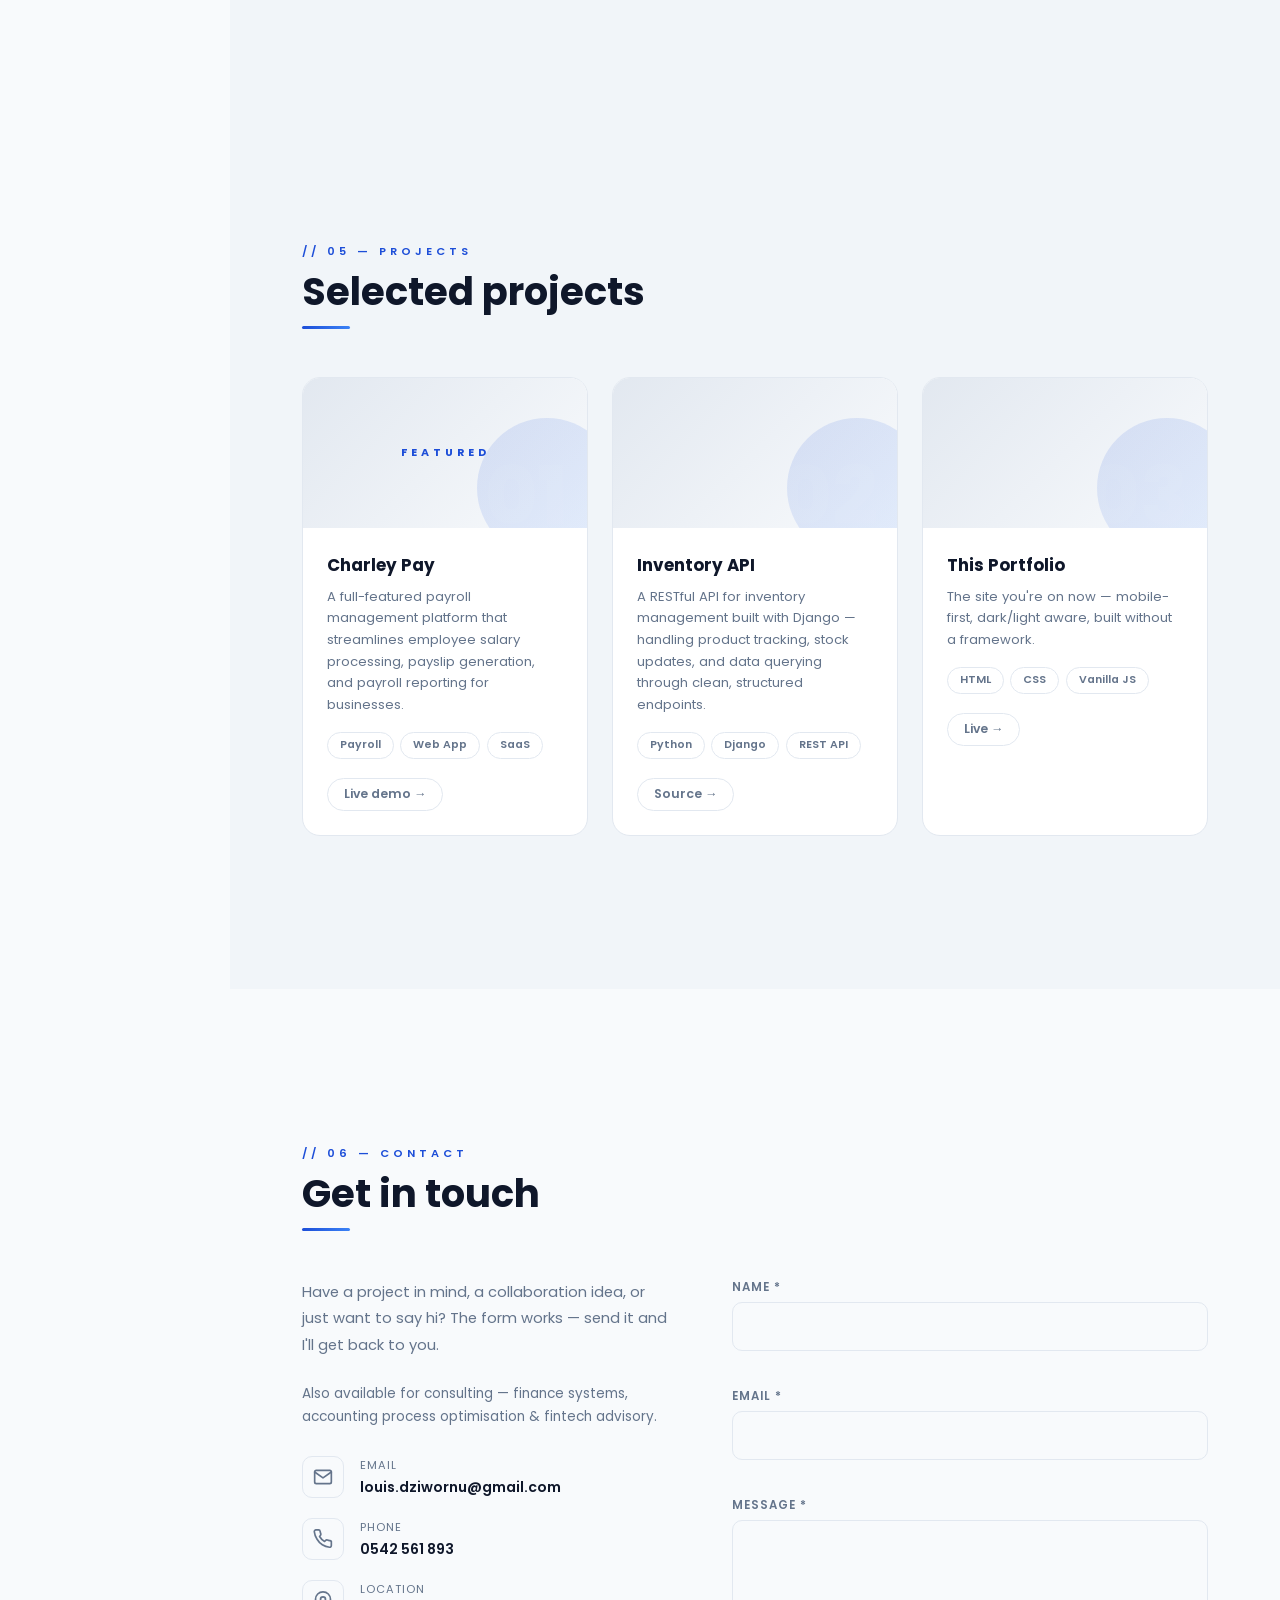
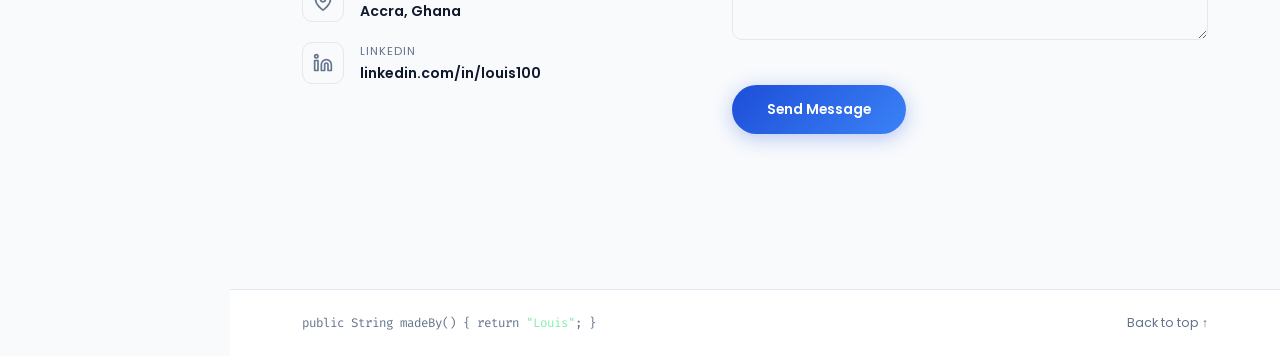
==== commit 61b23aaa: "Update experience tag to IFRS/GAAP Compliance" ====
--- a/index.html
+++ b/index.html
@@ -236,7 +236,7 @@
                 <li><strong>FX Settlements (Virtual Assets)</strong>: Managed foreign exchange settlements for cryptocurrency and stablecoin transactions, alongside Accounts Payable and Receivable (AP/AR) management.</li>
               </ul>
               <div class="tl-tags">
-                <span>Full Accounting Cycle</span><span>Financial Reporting</span><span>GAAP Compliance</span><span>Auditing</span><span>FX Settlements (Crypto/Stablecoins)</span><span>Budgeting &amp; Variance</span><span>Tax Preparation</span><span>Payroll Management</span><span>AP/AR Management</span><span>Ledger Reconciliation</span>
+                <span>Full Accounting Cycle</span><span>Financial Reporting</span><span>IFRS/GAAP Compliance</span><span>Auditing</span><span>FX Settlements (Crypto/Stablecoins)</span><span>Budgeting &amp; Variance</span><span>Tax Preparation</span><span>Payroll Management</span><span>AP/AR Management</span><span>Ledger Reconciliation</span>
               </div>
             </div>
           </div>
--- a/styles.css
+++ b/styles.css
@@ -393,9 +393,33 @@
 .form-row input:focus, .form-row textarea:focus { border-color: var(--accent); background: rgba(var(--accent-rgb),0.04); }
 .form-row textarea { min-height: 120px; resize: vertical; }
 .form-error { font-size: 0.72rem; color: #EF4444; min-height: 1em; }
-.form-status { font-size: 0.83rem; padding: 0.75rem 1rem; border-radius: 8px; display: none; }
-.form-status.success { display: block; background: rgba(34,197,94,0.1); color: #22C55E; border: 1px solid rgba(34,197,94,0.2); }
-.form-status.error { display: block; background: rgba(239,68,68,0.1); color: #EF4444; border: 1px solid rgba(239,68,68,0.2); }
+.form-status {
+  font-size: 0.88rem;
+  padding: 0.6rem 0;
+  display: none;
+  border-radius: 0;
+  border: none;
+  outline: none;
+  transition: opacity 0.4s ease;
+}
+.form-status.success {
+  display: block;
+  background: transparent;
+  color: #10b981;
+  border: none;
+  outline: none;
+  font-weight: 500;
+  line-height: 1.5;
+}
+.form-status.error {
+  display: block;
+  background: transparent;
+  color: #EF4444;
+  border: none;
+  outline: none;
+  font-weight: 500;
+  line-height: 1.5;
+}
 
 /* ============================================================
    DUAL IDENTITY HERO BADGES
